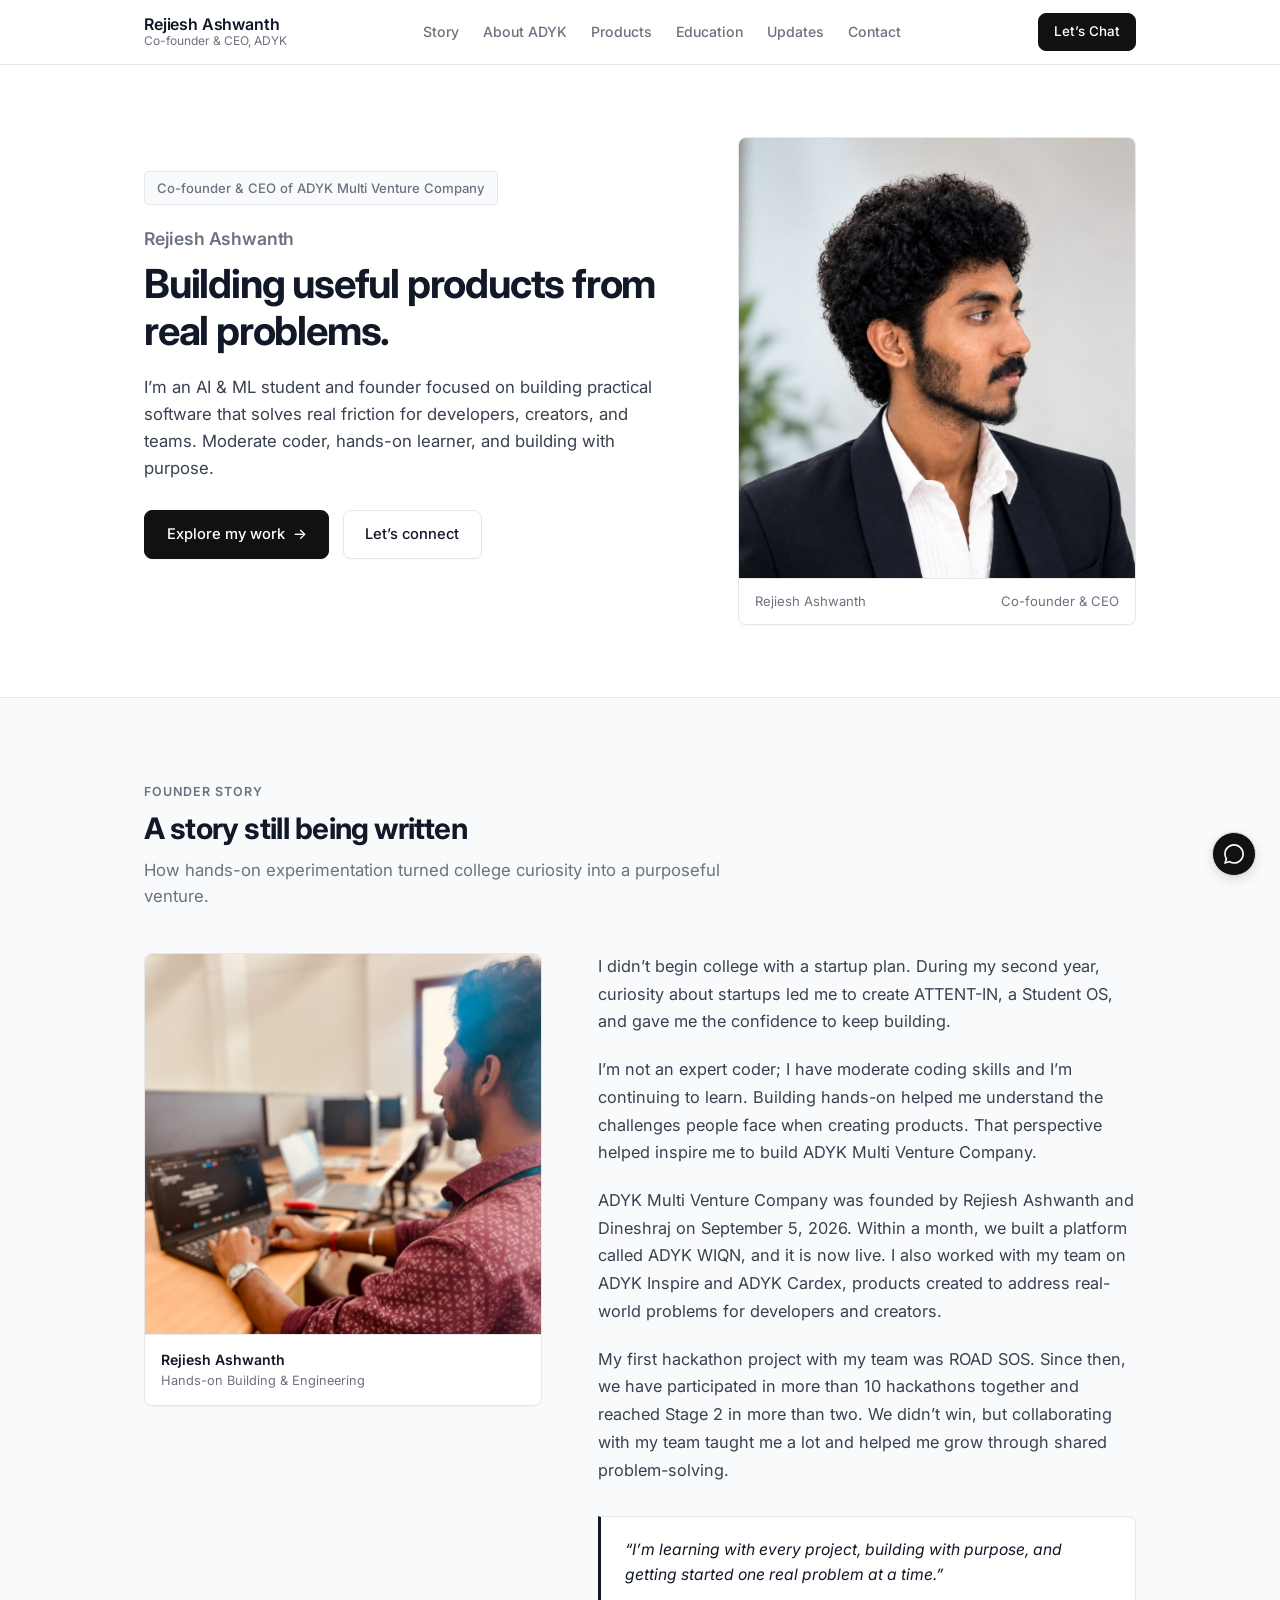
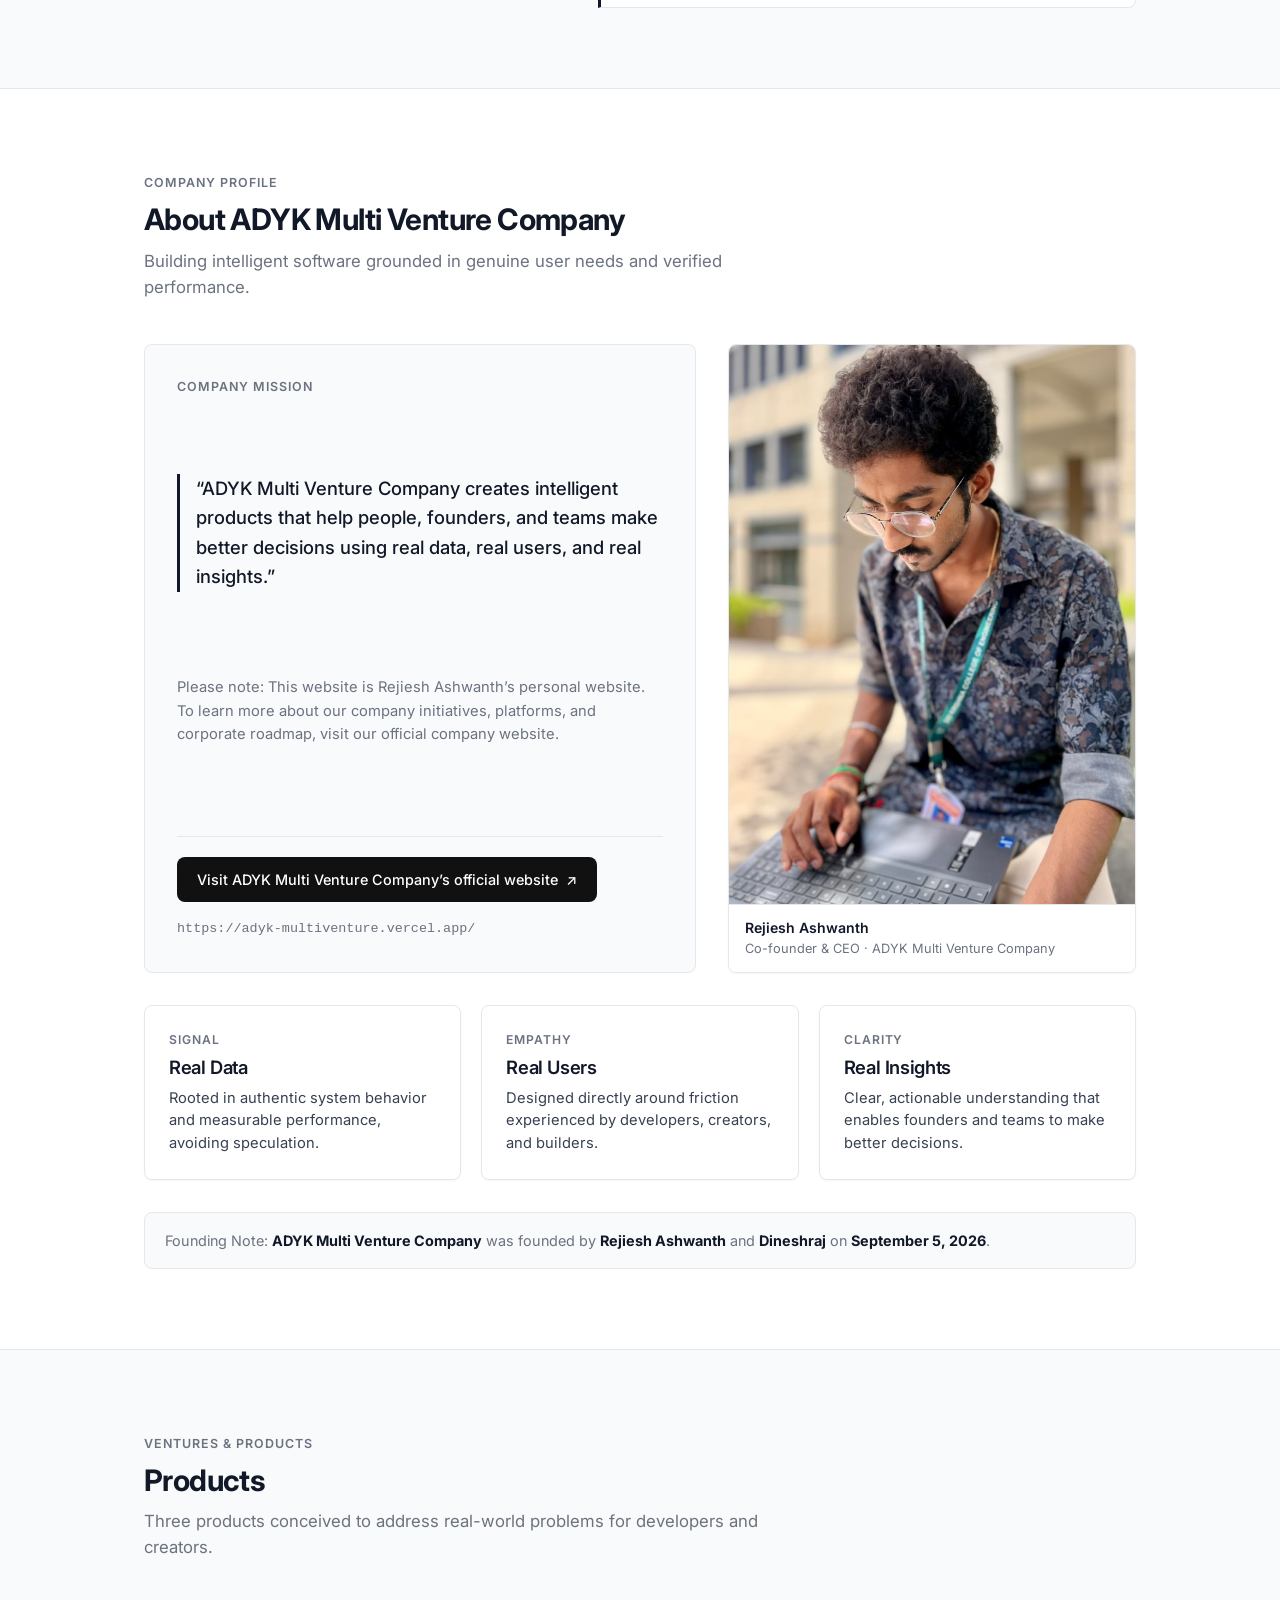
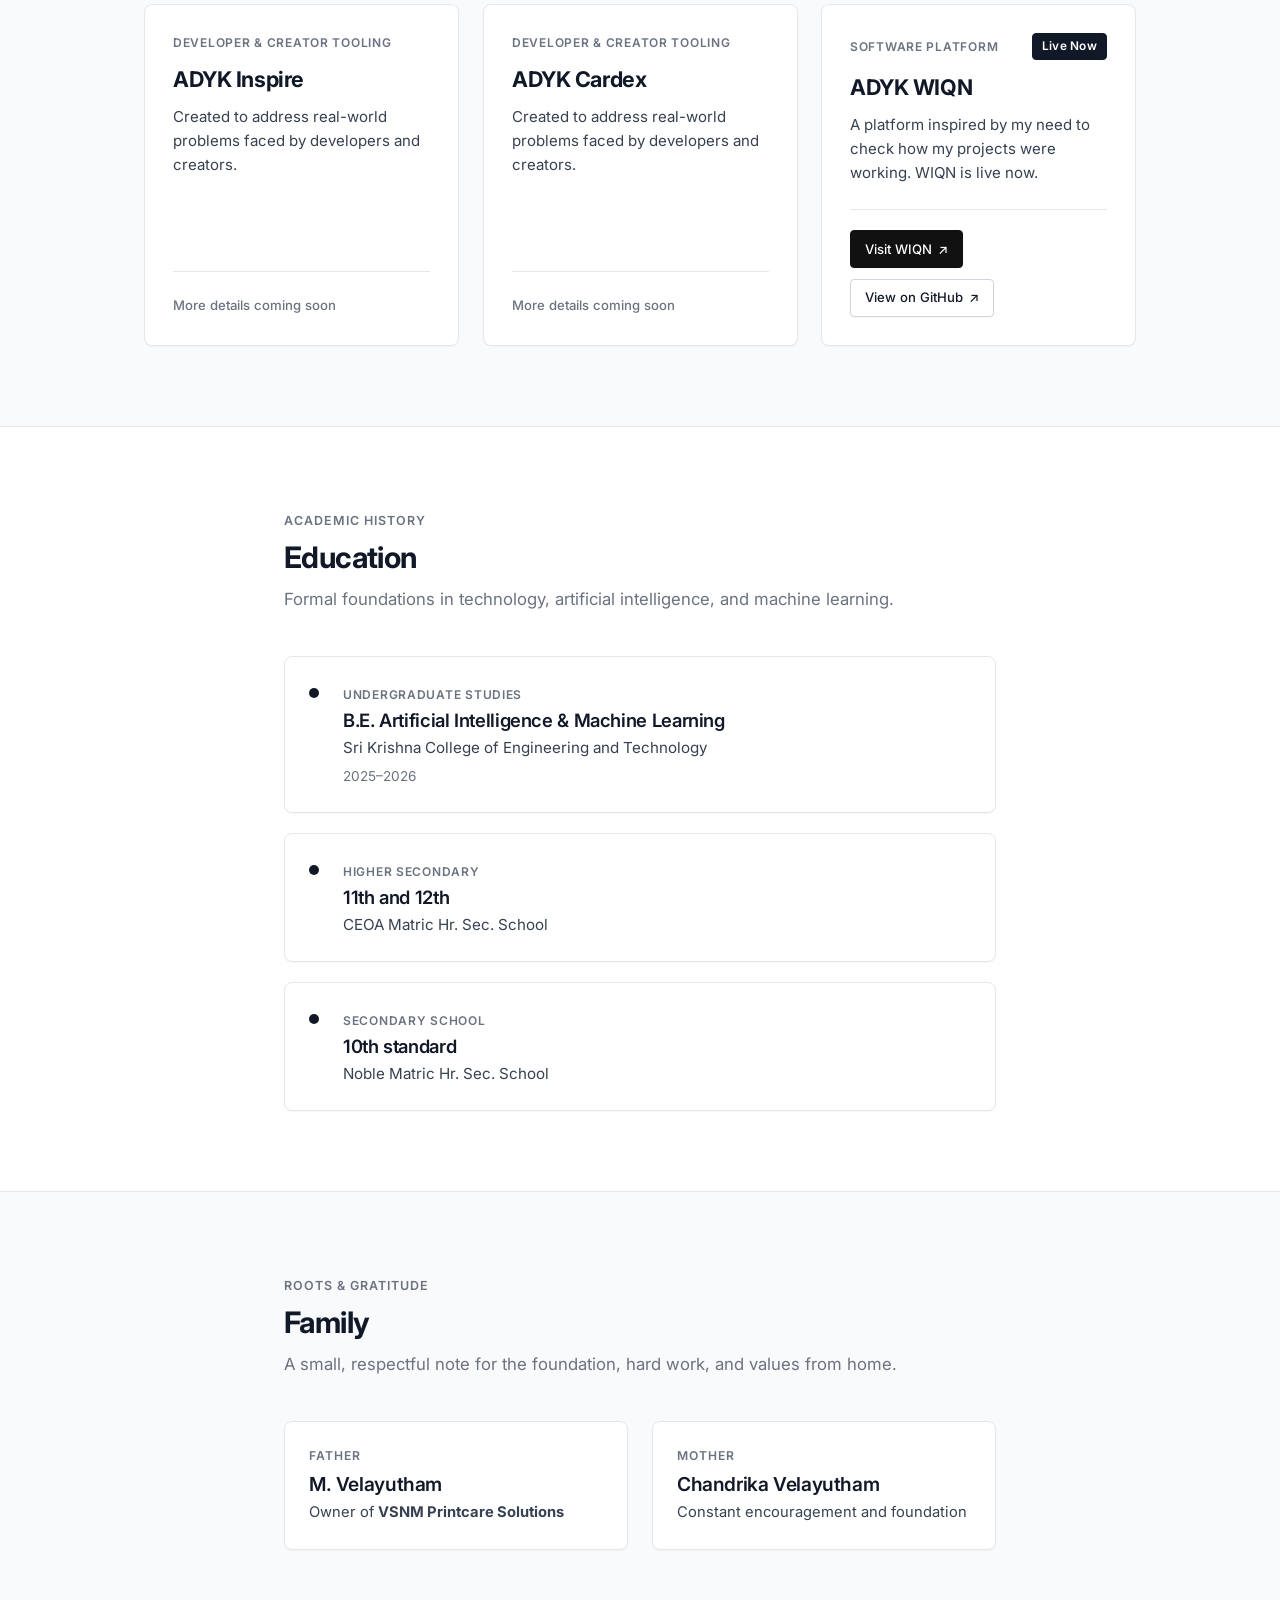
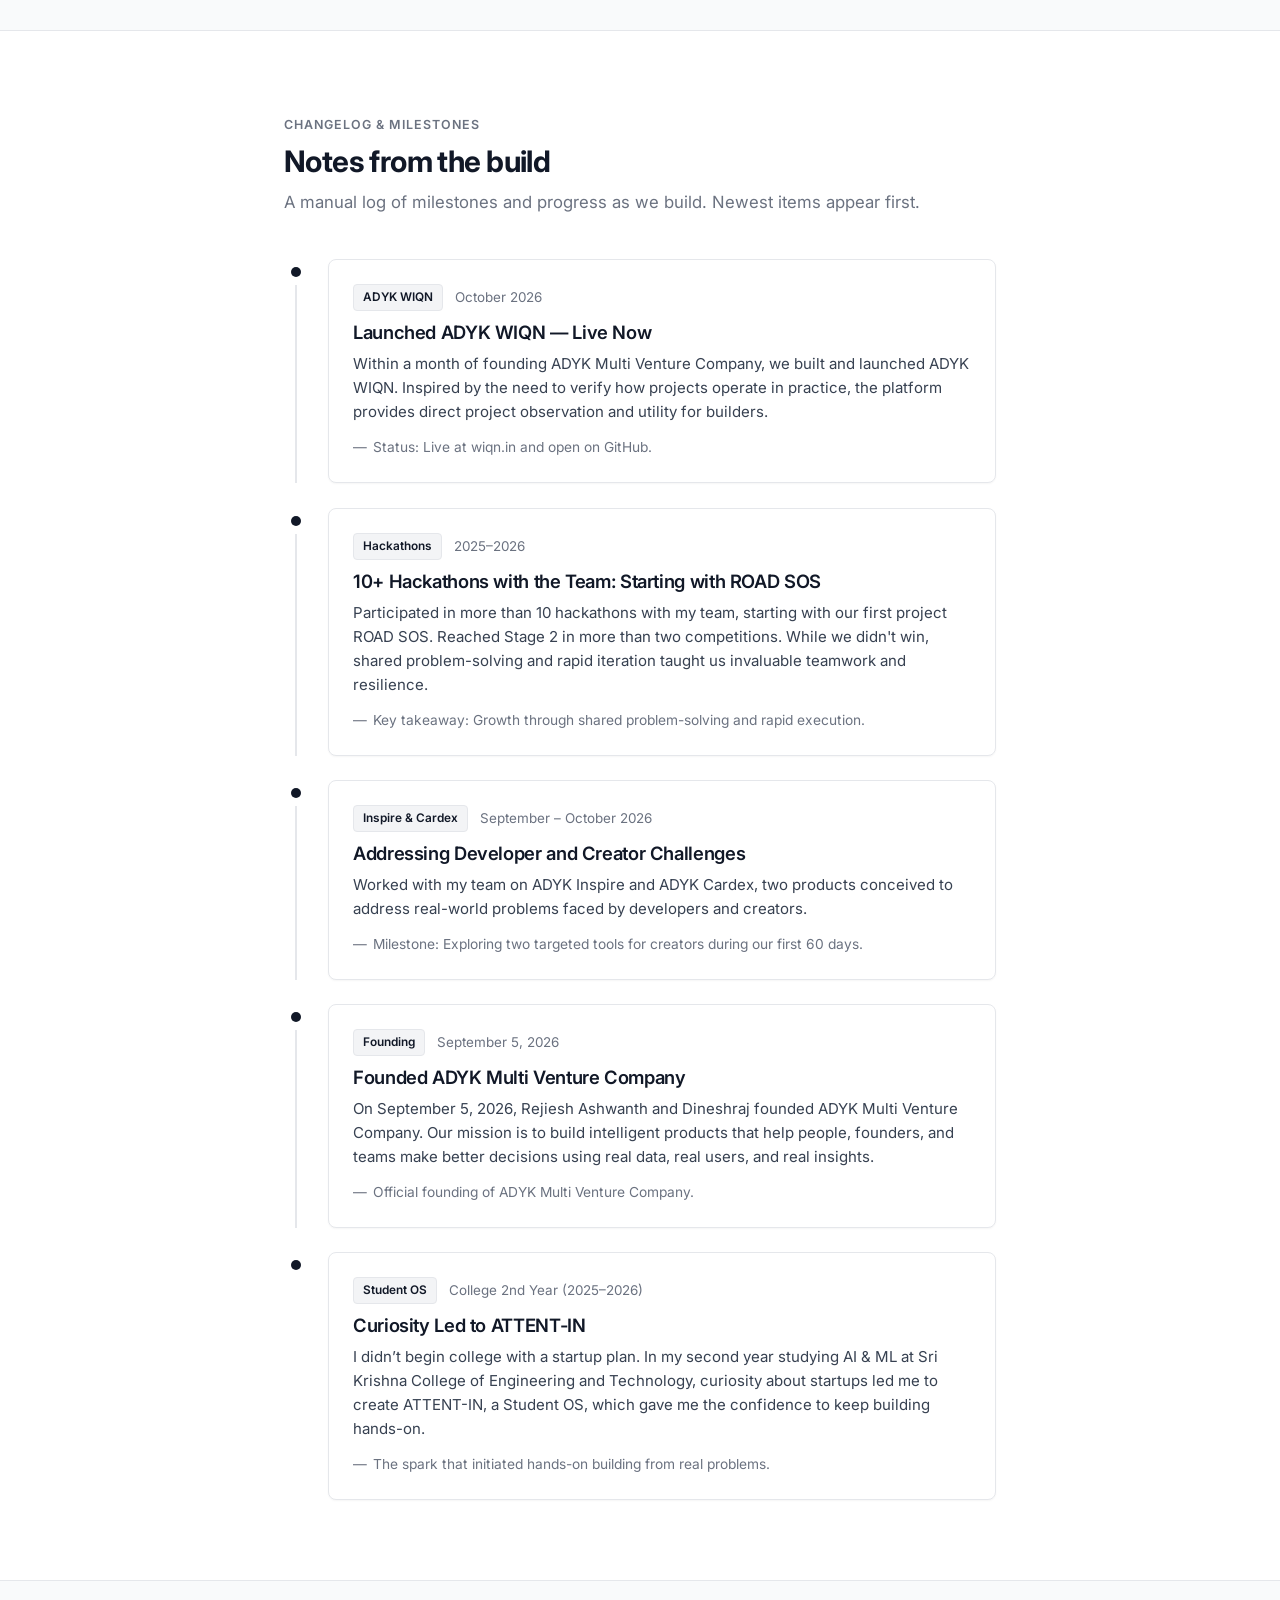
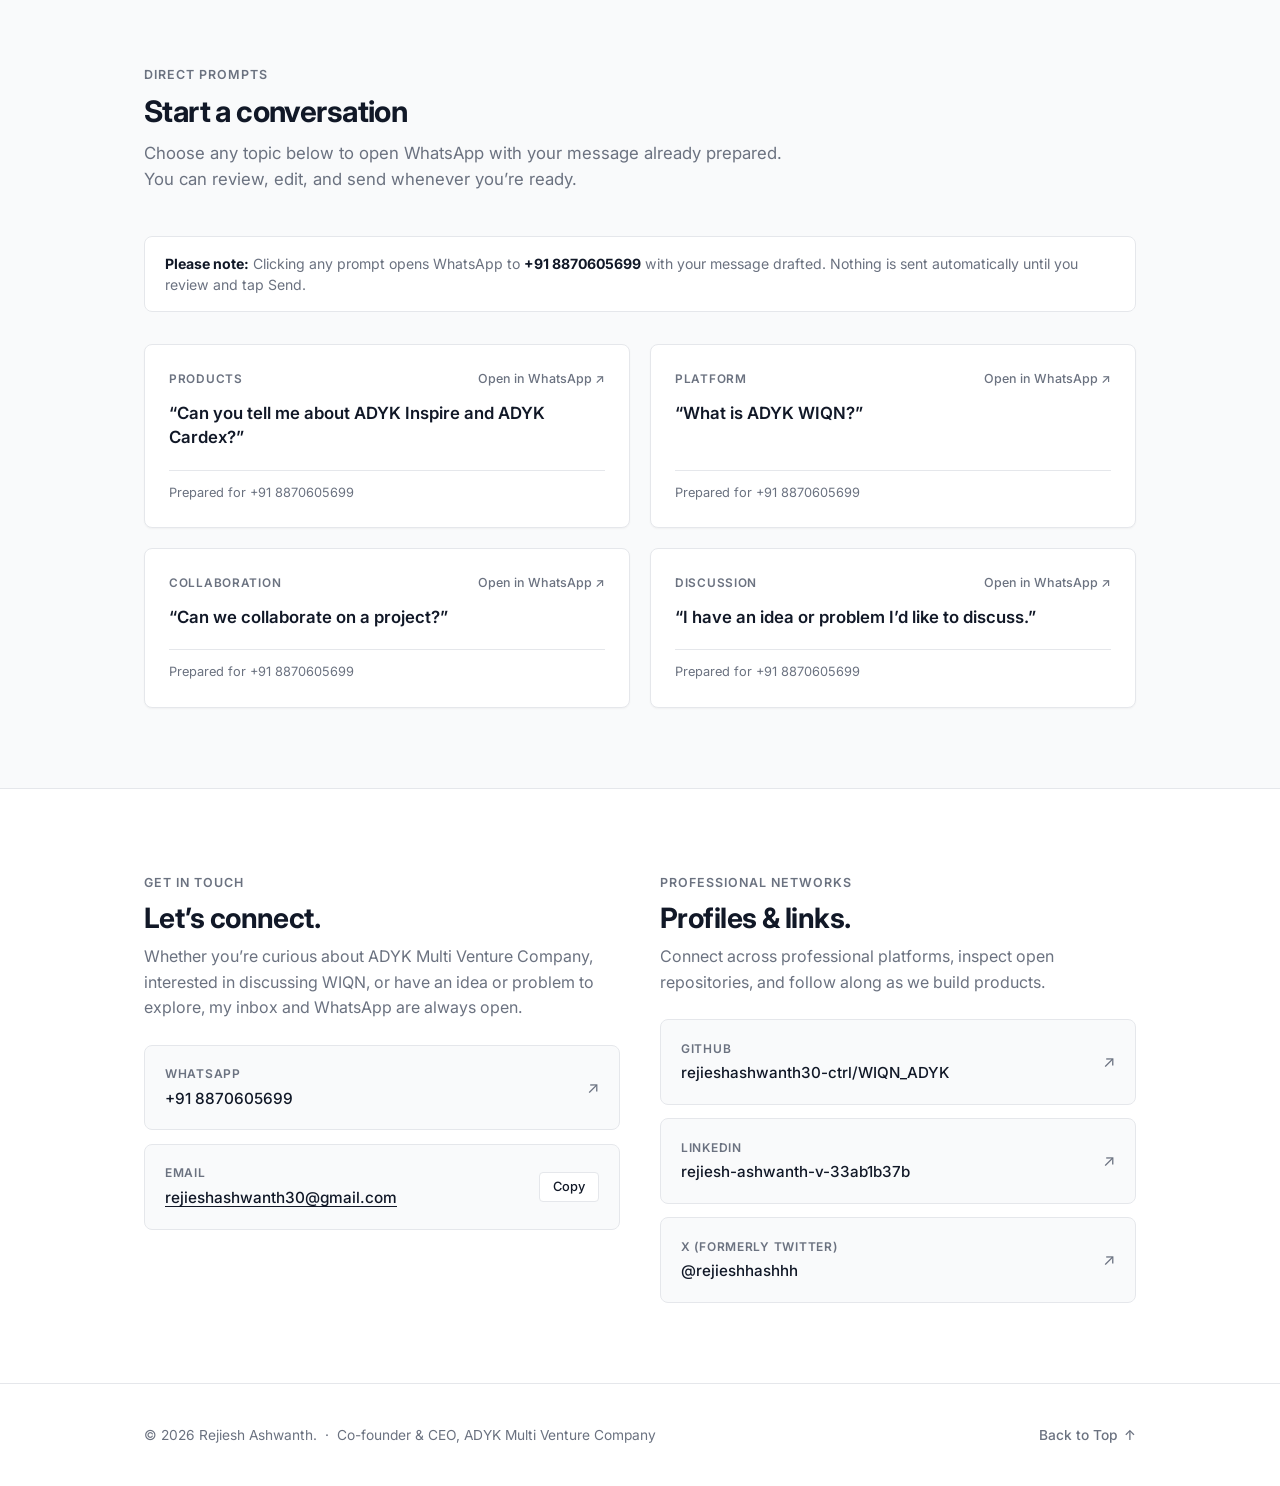
==== index.html @ 6a8a9d94 "Redesign founder website: update founder story with Dineshraj, WIQN live links, hackathons, and comp" ====
<!DOCTYPE html>
<html lang="en">
<head>
  <meta charset="UTF-8">
  <meta name="viewport" content="width=device-width, initial-scale=1.0">
  <title>Rejiesh Ashwanth — Co-founder &amp; CEO, ADYK Multi Venture Company</title>
  
  <!-- SEO Meta Tags -->
  <meta name="description" content="Personal founder website of Rejiesh Ashwanth, Co-founder and CEO of ADYK Multi Venture Company. Building useful products from real problems.">
  <meta name="keywords" content="Rejiesh Ashwanth, ADYK Multi Venture Company, ADYK WIQN, ADYK Inspire, ADYK Cardex, Founder, Builder, AI & ML">
  <meta name="author" content="Rejiesh Ashwanth">
  <meta name="theme-color" content="#ffffff">

  <!-- Open Graph -->
  <meta property="og:type" content="website">
  <meta property="og:title" content="Rejiesh Ashwanth — Co-founder &amp; CEO, ADYK Multi Venture Company">
  <meta property="og:description" content="Building useful products from real problems. Founder &amp; builder.">
  <meta property="og:image" content="assets/rejiesh-portrait.jpg">

  <!-- Favicon -->
  <link rel="icon" type="image/svg+xml" href="assets/favicon.svg">

  <!-- Google Font: Inter -->
  <link rel="preconnect" href="https://fonts.googleapis.com">
  <link rel="preconnect" href="https://fonts.gstatic.com" crossorigin>
  <link href="https://fonts.googleapis.com/css2?family=Inter:wght@400;500;600;700&display=swap" rel="stylesheet">

  <!-- Main Restrained Monochrome Stylesheet -->
  <link rel="stylesheet" href="css/style.css">
</head>
<body>

  <!-- ====================================================================
       NAVBAR
       Sticky navbar with plain text wordmark & subtitle (no RA badge)
       ==================================================================== -->
  <header id="site-header" class="site-header">
    <div class="nav-container">
      
      <!-- Wordmark: Plain text name and subtitle, no initials badge or icon -->
      <a href="#hero" class="nav-brand" aria-label="Rejiesh Ashwanth Home">
        <span class="brand-name">Rejiesh Ashwanth</span>
        <span class="brand-role">Co-founder &amp; CEO, ADYK</span>
      </a>

      <!-- Desktop Navigation Menu -->
      <nav class="nav-menu" aria-label="Main Navigation">
        <a href="#story" class="nav-link">Story</a>
        <a href="#about-adyk" class="nav-link">About ADYK</a>
        <a href="#products" class="nav-link">Products</a>
        <a href="#education" class="nav-link">Education</a>
        <a href="#updates" class="nav-link">Updates</a>
        <a href="#contact" class="nav-link">Contact</a>
      </nav>

      <!-- Navbar Action: Let's Chat & Mobile Toggle -->
      <div class="nav-actions">
        <a href="https://wa.me/918870605699?text=Hi%20Rejiesh%2C%20I%20found%20your%20website%20and%20wanted%20to%20connect%21" 
           target="_blank" 
           rel="noopener noreferrer" 
           class="btn-nav-chat"
           aria-label="Direct message on WhatsApp">
          <span>Let’s Chat</span>
        </a>

        <!-- Mobile Menu Toggle Button -->
        <button id="mobile-menu-btn" class="mobile-menu-btn" aria-label="Toggle navigation menu" aria-expanded="false" aria-controls="mobile-menu">
          <span></span>
          <span></span>
          <span></span>
        </button>
      </div>

    </div>

    <!-- Mobile Navigation Dropdown -->
    <div id="mobile-menu" class="mobile-menu" aria-label="Mobile Navigation Menu">
      <a href="#story" class="mobile-nav-link">Story</a>
      <a href="#about-adyk" class="mobile-nav-link">About ADYK</a>
      <a href="#products" class="mobile-nav-link">Products</a>
      <a href="#education" class="mobile-nav-link">Education</a>
      <a href="#updates" class="mobile-nav-link">Updates</a>
      <a href="#contact" class="mobile-nav-link">Contact</a>
      <a href="https://wa.me/918870605699?text=Hi%20Rejiesh%2C%20I%20found%20your%20website%20and%20wanted%20to%20connect%21" 
         target="_blank" 
         rel="noopener noreferrer" 
         class="btn-primary mobile-nav-chat">
        Let’s Chat on WhatsApp
      </a>
    </div>
  </header>

  <main>
    <!-- ====================================================================
         SECTION 1: HERO / OPENING
         Features Supplied Portrait Photo: assets/rejiesh-portrait.jpg
         ==================================================================== -->
    <section id="hero" class="hero-section" aria-label="Introduction">
      <div class="container">
        <div class="hero-grid">
          
          <!-- Narrative Content -->
          <div class="hero-content reveal-on-scroll">
            <div class="hero-role-tag">
              <span>Co-founder &amp; CEO of ADYK Multi Venture Company</span>
            </div>

            <span class="hero-name-label">Rejiesh Ashwanth</span>
            <h1 class="hero-headline">Building useful products from real problems.</h1>

            <p class="hero-intro">
              I’m an AI &amp; ML student and founder focused on building practical software that solves real friction for developers, creators, and teams. Moderate coder, hands-on learner, and building with purpose.
            </p>

            <div class="hero-cta-group">
              <a href="#products" class="btn-primary" id="hero-btn-products">
                <span>Explore my work</span>
                <span aria-hidden="true">→</span>
              </a>

              <a href="#contact" class="btn-secondary" id="hero-btn-contact">
                <span>Let’s connect</span>
              </a>
            </div>
          </div>

          <!-- Main Image: Newly Uploaded Portrait Photo -->
          <div class="hero-photo-wrapper reveal-on-scroll">
            <div class="hero-photo-frame">
              <img src="assets/rejiesh-portrait.jpg" 
                   alt="Portrait of Rejiesh Ashwanth, Co-founder and CEO of ADYK Multi Venture Company" 
                   class="hero-photo-img"
                   loading="eager">
              <div class="hero-photo-caption">
                <span>Rejiesh Ashwanth</span>
                <span>Co-founder &amp; CEO</span>
              </div>
            </div>
          </div>

        </div>
      </div>
    </section>

    <!-- ====================================================================
         SECTION 2: FOUNDER STORY
         Title: "A story still being written"
         Features Work-at-Desk Photo: assets/rejiesh-work-1.jpg
         ==================================================================== -->
    <section id="story" class="section section-subtle" aria-label="Founder Story">
      <div class="container">
        
        <div class="section-header">
          <span class="section-kicker">Founder Story</span>
          <h2 class="section-title">A story still being written</h2>
          <p class="section-subtitle">
            How hands-on experimentation turned college curiosity into a purposeful venture.
          </p>
        </div>

        <div class="story-grid">
          
          <!-- Work-at-Desk Photo: assets/rejiesh-work-1.jpg -->
          <div class="story-photo-wrapper reveal-on-scroll">
            <div class="story-photo-card">
              <img src="assets/rejiesh-work-1.jpg" 
                   alt="Rejiesh Ashwanth focused on coding and product architecture at his desk" 
                   class="story-photo-img" 
                   loading="lazy">
              <div class="story-photo-caption">
                <div class="caption-title">Rejiesh Ashwanth</div>
                <div class="caption-role">Hands-on Building &amp; Engineering</div>
              </div>
            </div>
          </div>

          <!-- Story Narrative Text (Exact English) -->
          <div class="story-narrative reveal-on-scroll">
            <p class="story-paragraph">
              I didn’t begin college with a startup plan. During my second year, curiosity about startups led me to create ATTENT-IN, a Student OS, and gave me the confidence to keep building.
            </p>

            <p class="story-paragraph">
              I’m not an expert coder; I have moderate coding skills and I’m continuing to learn. Building hands-on helped me understand the challenges people face when creating products. That perspective helped inspire me to build ADYK Multi Venture Company.
            </p>

            <p class="story-paragraph">
              ADYK Multi Venture Company was founded by Rejiesh Ashwanth and Dineshraj on September 5, 2026. Within a month, we built a platform called ADYK WIQN, and it is now live. I also worked with my team on ADYK Inspire and ADYK Cardex, products created to address real-world problems for developers and creators.
            </p>

            <p class="story-paragraph">
              My first hackathon project with my team was ROAD SOS. Since then, we have participated in more than 10 hackathons together and reached Stage 2 in more than two. We didn’t win, but collaborating with my team taught me a lot and helped me grow through shared problem-solving.
            </p>

            <div class="story-quote-block">
              “I’m learning with every project, building with purpose, and getting started one real problem at a time.”
            </div>
          </div>

        </div>

      </div>
    </section>

    <!-- ====================================================================
         SECTION 3: ABOUT ADYK MULTI VENTURE COMPANY
         Full Company Name: ADYK Multi Venture Company
         Features Campus Work Photo: assets/rejiesh-work-2.jpg
         ==================================================================== -->
    <section id="about-adyk" class="section section-white" aria-label="About ADYK Multi Venture Company">
      <div class="container">

        <div class="section-header">
          <span class="section-kicker">Company Profile</span>
          <h2 class="section-title">About ADYK Multi Venture Company</h2>
          <p class="section-subtitle">
            Building intelligent software grounded in genuine user needs and verified performance.
          </p>
        </div>

        <div class="about-adyk-container reveal-on-scroll">
          
          <div class="about-top-grid">
            <div class="about-banner-card">
              <span class="about-company-tag">Company Mission</span>
              <blockquote class="about-mission-quote">
                “ADYK Multi Venture Company creates intelligent products that help people, founders, and teams make better decisions using real data, real users, and real insights.”
              </blockquote>

              <p class="about-personal-distinction">
                Please note: This website is Rejiesh Ashwanth’s personal website. To learn more about our company initiatives, platforms, and corporate roadmap, visit our official company website.
              </p>

              <div class="about-official-link-wrap">
                <a href="https://adyk-multiventure.vercel.app/" 
                   target="_blank" 
                   rel="noopener noreferrer" 
                   class="btn-official-website"
                   aria-label="Visit ADYK Multi Venture Company's official website (opens in new tab)">
                  <span>Visit ADYK Multi Venture Company’s official website</span>
                  <span aria-hidden="true">↗</span>
                </a>
                <span class="about-url-text">https://adyk-multiventure.vercel.app/</span>
              </div>
            </div>

            <!-- Campus Work Photo: assets/rejiesh-work-2.jpg -->
            <div class="about-photo-wrapper">
              <div class="about-photo-card">
                <img src="assets/rejiesh-work-2.jpg" 
                     alt="Rejiesh Ashwanth working on laptop outdoors on campus for ADYK Multi Venture Company" 
                     class="about-photo-img" 
                     loading="lazy">
                <div class="about-photo-caption">
                  <div class="caption-title">Rejiesh Ashwanth</div>
                  <div class="caption-role">Co-founder &amp; CEO · ADYK Multi Venture Company</div>
                </div>
              </div>
            </div>
          </div>

          <!-- Three Focus Pillars -->
          <div class="about-pillars-grid">
            
            <div class="about-pillar-card">
              <div class="pillar-label">Signal</div>
              <h3 class="pillar-title">Real Data</h3>
              <p class="pillar-desc">
                Rooted in authentic system behavior and measurable performance, avoiding speculation.
              </p>
            </div>

            <div class="about-pillar-card">
              <div class="pillar-label">Empathy</div>
              <h3 class="pillar-title">Real Users</h3>
              <p class="pillar-desc">
                Designed directly around friction experienced by developers, creators, and builders.
              </p>
            </div>

            <div class="about-pillar-card">
              <div class="pillar-label">Clarity</div>
              <h3 class="pillar-title">Real Insights</h3>
              <p class="pillar-desc">
                Clear, actionable understanding that enables founders and teams to make better decisions.
              </p>
            </div>

          </div>

          <!-- Founding Note -->
          <div class="about-founding-note">
            <span>Founding Note: <strong>ADYK Multi Venture Company</strong> was founded by <strong>Rejiesh Ashwanth</strong> and <strong>Dineshraj</strong> on <strong>September 5, 2026</strong>.</span>
          </div>

        </div>

      </div>
    </section>

    <!-- ====================================================================
         SECTION 4: PRODUCTS
         Three products with concise, factual details (WIQN is live)
         ==================================================================== -->
    <section id="products" class="section section-subtle" aria-label="Products">
      <div class="container">

        <div class="section-header">
          <span class="section-kicker">Ventures &amp; Products</span>
          <h2 class="section-title">Products</h2>
          <p class="section-subtitle">
            Three products conceived to address real-world problems for developers and creators.
          </p>
        </div>

        <div class="products-grid">

          <!-- Product 1: ADYK Inspire -->
          <article class="product-card reveal-on-scroll">
            <div class="product-card-top">
              <div class="product-category-row">
                <span class="product-category">Developer &amp; Creator Tooling</span>
              </div>
              <h3 class="product-name">ADYK Inspire</h3>
              <p class="product-description">
                Created to address real-world problems faced by developers and creators.
              </p>
            </div>
            <div class="product-footer">
              <span class="product-notice-label">More details coming soon</span>
            </div>
          </article>

          <!-- Product 2: ADYK Cardex -->
          <article class="product-card reveal-on-scroll">
            <div class="product-card-top">
              <div class="product-category-row">
                <span class="product-category">Developer &amp; Creator Tooling</span>
              </div>
              <h3 class="product-name">ADYK Cardex</h3>
              <p class="product-description">
                Created to address real-world problems faced by developers and creators.
              </p>
            </div>
            <div class="product-footer">
              <span class="product-notice-label">More details coming soon</span>
            </div>
          </article>

          <!-- Product 3: ADYK WIQN (Live Now) -->
          <article class="product-card product-card-featured reveal-on-scroll">
            <div class="product-card-top">
              <div class="product-category-row">
                <span class="product-category">Software Platform</span>
                <span class="product-status-tag status-live">Live Now</span>
              </div>
              <h3 class="product-name">ADYK WIQN</h3>
              <p class="product-description">
                A platform inspired by my need to check how my projects were working. WIQN is live now.
              </p>
            </div>
            <div class="product-footer">
              <div class="product-links-group">
                <a href="https://wiqn.in/" 
                   target="_blank" 
                   rel="noopener noreferrer" 
                   class="btn-product-live"
                   aria-label="Visit WIQN official website (opens in new tab)">
                  <span>Visit WIQN</span>
                  <span aria-hidden="true">↗</span>
                </a>
                <a href="https://github.com/rejieshashwanth30-ctrl/WIQN_ADYK" 
                   target="_blank" 
                   rel="noopener noreferrer" 
                   class="btn-product-github"
                   aria-label="View WIQN on GitHub (opens in new tab)">
                  <span>View on GitHub</span>
                  <span aria-hidden="true">↗</span>
                </a>
              </div>
            </div>
          </article>

        </div>

      </div>
    </section>

    <!-- ====================================================================
         SECTION 5: EDUCATION
         Factual academic history as supplied (no guessed dates)
         ==================================================================== -->
    <section id="education" class="section section-white" aria-label="Education Background">
      <div class="container container-narrow">

        <div class="section-header">
          <span class="section-kicker">Academic History</span>
          <h2 class="section-title">Education</h2>
          <p class="section-subtitle">
            Formal foundations in technology, artificial intelligence, and machine learning.
          </p>
        </div>

        <div class="education-list">

          <!-- SKCET -->
          <div class="edu-item reveal-on-scroll">
            <div class="edu-bullet" aria-hidden="true"></div>
            <div class="edu-details">
              <span class="edu-stage-tag">Undergraduate Studies</span>
              <h3 class="edu-title">B.E. Artificial Intelligence &amp; Machine Learning</h3>
              <div class="edu-school">Sri Krishna College of Engineering and Technology</div>
              <div class="edu-period">2025–2026</div>
            </div>
          </div>

          <!-- CEOA -->
          <div class="edu-item reveal-on-scroll">
            <div class="edu-bullet" aria-hidden="true"></div>
            <div class="edu-details">
              <span class="edu-stage-tag">Higher Secondary</span>
              <h3 class="edu-title">11th and 12th</h3>
              <div class="edu-school">CEOA Matric Hr. Sec. School</div>
            </div>
          </div>

          <!-- Noble -->
          <div class="edu-item reveal-on-scroll">
            <div class="edu-bullet" aria-hidden="true"></div>
            <div class="edu-details">
              <span class="edu-stage-tag">Secondary School</span>
              <h3 class="edu-title">10th standard</h3>
              <div class="edu-school">Noble Matric Hr. Sec. School</div>
            </div>
          </div>

        </div>

      </div>
    </section>

    <!-- ====================================================================
         SECTION 6: FAMILY
         A small, respectful section for parents
         ==================================================================== -->
    <section id="family" class="section section-subtle" aria-label="Family and Roots">
      <div class="container container-narrow">

        <div class="section-header">
          <span class="section-kicker">Roots &amp; Gratitude</span>
          <h2 class="section-title">Family</h2>
          <p class="section-subtitle">
            A small, respectful note for the foundation, hard work, and values from home.
          </p>
        </div>

        <div class="family-grid">

          <!-- Father -->
          <div class="family-card reveal-on-scroll">
            <div class="family-relation">Father</div>
            <h3 class="family-name">M. Velayutham</h3>
            <p class="family-occupation">Owner of <strong>VSNM Printcare Solutions</strong></p>
          </div>

          <!-- Mother -->
          <div class="family-card reveal-on-scroll">
            <div class="family-relation">Mother</div>
            <h3 class="family-name">Chandrika Velayutham</h3>
            <p class="family-occupation">Constant encouragement and foundation</p>
          </div>

        </div>

      </div>
    </section>

    <!-- ====================================================================
         SECTION 7: MANUAL UPDATES ("NOTES FROM THE BUILD")
         Noticeably compact on mobile, newest items first, WIQN is live
         ==================================================================== -->
    <section id="updates" class="section section-white" aria-label="Latest Updates">
      <div class="container container-narrow">

        <div class="section-header">
          <span class="section-kicker">Changelog &amp; Milestones</span>
          <h2 class="section-title">Notes from the build</h2>
          <p class="section-subtitle">
            A manual log of milestones and progress as we build. Newest items appear first.
          </p>
        </div>

        <!-- Rendered by js/updates.js with pre-rendered fallback -->
        <div id="updates-container" class="updates-timeline">

          <!-- Item 1 (Newest): ADYK WIQN is live -->
          <article class="update-card reveal-on-scroll">
            <div class="update-card-rail" aria-hidden="true">
              <div class="update-node"></div>
              <div class="update-line"></div>
            </div>
            <div class="update-card-content">
              <div class="update-meta">
                <span class="update-badge">ADYK WIQN</span>
                <time class="update-date">October 2026</time>
              </div>
              <h3 class="update-title">Launched ADYK WIQN — Live Now</h3>
              <p class="update-body">
                Within a month of founding ADYK Multi Venture Company, we built and launched ADYK WIQN. Inspired by the need to verify how projects operate in practice, the platform provides direct project observation and utility for builders.
              </p>
              <div class="update-takeaway">
                <span class="takeaway-bullet" aria-hidden="true">—</span>
                <span>Live at wiqn.in and open on GitHub.</span>
              </div>
            </div>
          </article>

          <!-- Item 2: Hackathon Journey & ROAD SOS -->
          <article class="update-card reveal-on-scroll">
            <div class="update-card-rail" aria-hidden="true">
              <div class="update-node"></div>
              <div class="update-line"></div>
            </div>
            <div class="update-card-content">
              <div class="update-meta">
                <span class="update-badge">Hackathons</span>
                <time class="update-date">2025–2026</time>
              </div>
              <h3 class="update-title">10+ Hackathons with the Team: Starting with ROAD SOS</h3>
              <p class="update-body">
                Participated in more than 10 hackathons with my team, starting with our first project ROAD SOS. Reached Stage 2 in more than two competitions. While we didn't win, shared problem-solving and rapid iteration taught us invaluable teamwork and resilience.
              </p>
              <div class="update-takeaway">
                <span class="takeaway-bullet" aria-hidden="true">—</span>
                <span>Growth through shared problem-solving and rapid execution.</span>
              </div>
            </div>
          </article>

          <!-- Item 3: Inspire & Cardex -->
          <article class="update-card reveal-on-scroll">
            <div class="update-card-rail" aria-hidden="true">
              <div class="update-node"></div>
              <div class="update-line"></div>
            </div>
            <div class="update-card-content">
              <div class="update-meta">
                <span class="update-badge">Inspire &amp; Cardex</span>
                <time class="update-date">September – October 2026</time>
              </div>
              <h3 class="update-title">Addressing Developer and Creator Challenges</h3>
              <p class="update-body">
                Worked with my team on ADYK Inspire and ADYK Cardex, two products conceived to address real-world problems faced by developers and creators.
              </p>
              <div class="update-takeaway">
                <span class="takeaway-bullet" aria-hidden="true">—</span>
                <span>Exploring two targeted tools for creators during our first 60 days.</span>
              </div>
            </div>
          </article>

          <!-- Item 4: Founded ADYK Multi Venture Company -->
          <article class="update-card reveal-on-scroll">
            <div class="update-card-rail" aria-hidden="true">
              <div class="update-node"></div>
              <div class="update-line"></div>
            </div>
            <div class="update-card-content">
              <div class="update-meta">
                <span class="update-badge">Founding</span>
                <time class="update-date">September 5, 2026</time>
              </div>
              <h3 class="update-title">Founded ADYK Multi Venture Company</h3>
              <p class="update-body">
                On September 5, 2026, Rejiesh Ashwanth and Dineshraj founded ADYK Multi Venture Company. Our mission is to build intelligent products that help people, founders, and teams make better decisions using real data, real users, and real insights.
              </p>
              <div class="update-takeaway">
                <span class="takeaway-bullet" aria-hidden="true">—</span>
                <span>Official founding of ADYK Multi Venture Company.</span>
              </div>
            </div>
          </article>

          <!-- Item 5: ATTENT-IN Student OS -->
          <article class="update-card reveal-on-scroll">
            <div class="update-card-rail" aria-hidden="true">
              <div class="update-node"></div>
              <div class="update-line"></div>
            </div>
            <div class="update-card-content">
              <div class="update-meta">
                <span class="update-badge">Student OS</span>
                <time class="update-date">College 2nd Year (2025–2026)</time>
              </div>
              <h3 class="update-title">Curiosity Led to ATTENT-IN</h3>
              <p class="update-body">
                I didn’t begin college with a startup plan. In my second year studying AI &amp; ML at Sri Krishna College of Engineering and Technology, curiosity about startups led me to create ATTENT-IN, a Student OS, which gave me the confidence to keep building hands-on.
              </p>
              <div class="update-takeaway">
                <span class="takeaway-bullet" aria-hidden="true">—</span>
                <span>The spark that initiated hands-on building from real problems.</span>
              </div>
            </div>
          </article>

        </div>

      </div>
    </section>

    <!-- ====================================================================
         SECTION 8: WHATSAPP CONVERSATION CARDS
         Four clickable cards with pre-filled wa.me links
         ==================================================================== -->
    <section id="whatsapp-chat" class="section section-subtle" aria-label="WhatsApp Prompts">
      <div class="container">

        <div class="section-header">
          <span class="section-kicker">Direct Prompts</span>
          <h2 class="section-title">Start a conversation</h2>
          <p class="section-subtitle">
            Choose any topic below to open WhatsApp with your message already prepared. You can review, edit, and send whenever you’re ready.
          </p>
        </div>

        <!-- Clarification Banner: Pre-filled, not auto-sent -->
        <div class="whatsapp-notice-box reveal-on-scroll">
          <div>
            <strong>Please note:</strong> Clicking any prompt opens WhatsApp to <strong>+91 8870605699</strong> with your message drafted. Nothing is sent automatically until you review and tap Send.
          </div>
        </div>

        <!-- 4 Clickable Question Cards -->
        <div class="whatsapp-cards-grid">

          <!-- Card 1: Inspire & Cardex -->
          <a href="https://wa.me/918870605699?text=Can%20you%20tell%20me%20about%20ADYK%20Inspire%20and%20ADYK%20Cardex%3F" 
             target="_blank" 
             rel="noopener noreferrer" 
             class="whatsapp-card reveal-on-scroll" 
             aria-label="Open WhatsApp asking: Can you tell me about ADYK Inspire and ADYK Cardex?">
            <div>
              <div class="wa-card-header">
                <span class="wa-topic-label">Products</span>
                <span class="wa-open-action">Open in WhatsApp ↗</span>
              </div>
              <div class="wa-card-message">“Can you tell me about ADYK Inspire and ADYK Cardex?”</div>
            </div>
            <div class="wa-card-recipient">
              <span>Prepared for +91 8870605699</span>
            </div>
          </a>

          <!-- Card 2: ADYK WIQN -->
          <a href="https://wa.me/918870605699?text=What%20is%20ADYK%20WIQN%3F" 
             target="_blank" 
             rel="noopener noreferrer" 
             class="whatsapp-card reveal-on-scroll" 
             aria-label="Open WhatsApp asking: What is ADYK WIQN?">
            <div>
              <div class="wa-card-header">
                <span class="wa-topic-label">Platform</span>
                <span class="wa-open-action">Open in WhatsApp ↗</span>
              </div>
              <div class="wa-card-message">“What is ADYK WIQN?”</div>
            </div>
            <div class="wa-card-recipient">
              <span>Prepared for +91 8870605699</span>
            </div>
          </a>

          <!-- Card 3: Collaboration -->
          <a href="https://wa.me/918870605699?text=Can%20we%20collaborate%20on%20a%20project%3F" 
             target="_blank" 
             rel="noopener noreferrer" 
             class="whatsapp-card reveal-on-scroll" 
             aria-label="Open WhatsApp asking: Can we collaborate on a project?">
            <div>
              <div class="wa-card-header">
                <span class="wa-topic-label">Collaboration</span>
                <span class="wa-open-action">Open in WhatsApp ↗</span>
              </div>
              <div class="wa-card-message">“Can we collaborate on a project?”</div>
            </div>
            <div class="wa-card-recipient">
              <span>Prepared for +91 8870605699</span>
            </div>
          </a>

          <!-- Card 4: Idea or Problem -->
          <a href="https://wa.me/918870605699?text=I%20have%20an%20idea%20or%20problem%20I%E2%80%99d%20like%20to%20discuss." 
             target="_blank" 
             rel="noopener noreferrer" 
             class="whatsapp-card reveal-on-scroll" 
             aria-label="Open WhatsApp asking: I have an idea or problem I’d like to discuss.">
            <div>
              <div class="wa-card-header">
                <span class="wa-topic-label">Discussion</span>
                <span class="wa-open-action">Open in WhatsApp ↗</span>
              </div>
              <div class="wa-card-message">“I have an idea or problem I’d like to discuss.”</div>
            </div>
            <div class="wa-card-recipient">
              <span>Prepared for +91 8870605699</span>
            </div>
          </a>

        </div>

      </div>
    </section>

    <!-- ====================================================================
         SECTION 9: CONTACT AND SOCIAL LINKS
         ==================================================================== -->
    <section id="contact" class="section section-white" aria-label="Contact and Social Links">
      <div class="container">

        <div class="contact-container reveal-on-scroll">

          <!-- Left Column: Direct Inquiries -->
          <div class="contact-info-col">
            <div>
              <span class="section-kicker">Get in Touch</span>
              <h2 class="contact-headline">Let’s connect.</h2>
              <p class="contact-subtext">
                Whether you’re curious about ADYK Multi Venture Company, interested in discussing WIQN, or have an idea or problem to explore, my inbox and WhatsApp are always open.
              </p>
            </div>

            <!-- Direct Contact Channels -->
            <div class="contact-channels-list">
              
              <!-- WhatsApp Direct -->
              <a href="https://wa.me/918870605699" 
                 target="_blank" 
                 rel="noopener noreferrer" 
                 class="channel-card"
                 aria-label="Direct WhatsApp message to +91 8870605699 (opens in new tab)">
                <div class="channel-left">
                  <span class="channel-label">WhatsApp</span>
                  <span class="channel-value">+91 8870605699</span>
                </div>
                <span class="arrow-icon" aria-hidden="true">↗</span>
              </a>

              <!-- Email Channel with Copy button -->
              <div class="channel-card channel-card-email">
                <div class="channel-left">
                  <span class="channel-label">Email</span>
                  <a href="mailto:rejieshashwanth30@gmail.com" class="channel-value email-value" aria-label="Email Rejiesh Ashwanth">
                    rejieshashwanth30@gmail.com
                  </a>
                </div>
                <div class="channel-email-actions">
                  <button id="copy-email-btn" class="btn-copy-email" type="button" aria-label="Copy email address to clipboard">
                    Copy
                  </button>
                  <span id="copy-feedback" class="copy-feedback-toast" role="status" aria-live="polite">Copied!</span>
                </div>
              </div>

            </div>
          </div>

          <!-- Right Column: Professional Profiles -->
          <div class="contact-info-col">
            <div>
              <span class="section-kicker">Professional Networks</span>
              <h2 class="contact-headline">Profiles &amp; links.</h2>
              <p class="contact-subtext">
                Connect across professional platforms, inspect open repositories, and follow along as we build products.
              </p>
            </div>

            <div class="social-links-grid">

              <!-- GitHub -->
              <a href="https://github.com/rejieshashwanth30-ctrl/WIQN_ADYK" 
                 target="_blank" 
                 rel="noopener noreferrer" 
                 class="social-link-card"
                 aria-label="View WIQN project repository on GitHub (opens in new tab)">
                <div>
                  <div class="social-network-title">GitHub</div>
                  <div class="social-handle">rejieshashwanth30-ctrl/WIQN_ADYK</div>
                </div>
                <span class="arrow-icon" aria-hidden="true">↗</span>
              </a>

              <!-- LinkedIn -->
              <a href="https://www.linkedin.com/in/rejiesh-ashwanth-v-33ab1b37b" 
                 target="_blank" 
                 rel="noopener noreferrer" 
                 class="social-link-card"
                 aria-label="Visit Rejiesh Ashwanth on LinkedIn (opens in new tab)">
                <div>
                  <div class="social-network-title">LinkedIn</div>
                  <div class="social-handle">rejiesh-ashwanth-v-33ab1b37b</div>
                </div>
                <span class="arrow-icon" aria-hidden="true">↗</span>
              </a>

              <!-- X / Twitter -->
              <a href="https://x.com/rejieshhashhh" 
                 target="_blank" 
                 rel="noopener noreferrer" 
                 class="social-link-card"
                 aria-label="Visit Rejiesh Ashwanth on X (opens in new tab)">
                <div>
                  <div class="social-network-title">X (formerly Twitter)</div>
                  <div class="social-handle">@rejieshhashhh</div>
                </div>
                <span class="arrow-icon" aria-hidden="true">↗</span>
              </a>

            </div>
          </div>

        </div>

      </div>
    </section>
  </main>

  <!-- ====================================================================
       COMPACT FLOATING WHATSAPP BUTTON (OUT OF THE WAY, ACCESSIBLE)
       ==================================================================== -->
  <aside aria-label="Quick WhatsApp Contact">
    <a href="https://wa.me/918870605699?text=Hi%20Rejiesh%2C%20I%20found%20your%20website%20and%20wanted%20to%20connect%21" 
       target="_blank" 
       rel="noopener noreferrer" 
       class="floating-whatsapp-btn"
       aria-label="Direct message on WhatsApp (opens in new tab)">
      <svg width="20" height="20" viewBox="0 0 24 24" fill="currentColor" aria-hidden="true">
        <path d="M.057 24l1.687-6.163c-1.041-1.804-1.588-3.849-1.587-5.946.003-6.556 5.338-11.891 11.893-11.891 3.181.001 6.167 1.24 8.413 3.488 2.245 2.248 3.481 5.236 3.48 8.414-.003 6.557-5.338 11.892-11.893 11.892-1.99-.001-3.951-.5-5.688-1.448l-6.305 1.654zm6.597-3.807c1.676.995 3.276 1.591 5.392 1.592 5.448 0 9.886-4.434 9.889-9.885.002-5.462-4.415-9.89-9.881-9.892-5.452 0-9.887 4.434-9.889 9.884-.001 2.225.651 3.891 1.746 5.634l-.999 3.648 3.742-.981z"/>
      </svg>
    </a>
  </aside>

  <!-- ====================================================================
       FOOTER
       ==================================================================== -->
  <footer class="site-footer">
    <div class="container footer-content">
      <div class="footer-left">
        <span>© <span id="current-year">2026</span> Rejiesh Ashwanth.</span>
        <span aria-hidden="true">·</span>
        <span>Co-founder &amp; CEO, ADYK Multi Venture Company</span>
      </div>

      <div class="footer-right">
        <a href="#hero" class="back-to-top-btn" aria-label="Scroll back to top">
          <span>Back to Top</span>
          <span aria-hidden="true">↑</span>
        </a>
      </div>
    </div>
  </footer>

  <!-- Scripts -->
  <script src="js/updates.js"></script>
  <script src="js/main.js"></script>
</body>
</html>
---- css/style.css ----
/* ==========================================================================
   REJIESH ASHWANTH — PERSONAL FOUNDER WEBSITE
   Clean, restrained monochrome design system
   Black headings, dark gray body, light gray accents & borders
   Pure white base with alternating soft light gray sections
   ========================================================================== */

/* --------------------------------------------------------------------------
   1. DESIGN TOKENS (MONOCHROME PALETTE & TYPOGRAPHY)
   -------------------------------------------------------------------------- */
:root {
  /* Backgrounds */
  --bg-page: #ffffff;
  --bg-subtle: #f9fafb;        /* Soft gray for alternating sections */
  --bg-card: #ffffff;
  --bg-card-hover: #fafafa;
  --bg-muted: #f3f4f6;         /* Secondary tag & node backgrounds */
  --bg-tag: #f3f4f6;

  /* Borders & Dividers */
  --border-light: #e5e7eb;     /* Standard light gray border */
  --border-medium: #d1d5db;    /* Interactive hover border */
  --border-dark: #111827;      /* High contrast black border */

  /* Text Colors */
  --text-heading: #111827;     /* Black/near-black for headings & titles */
  --text-body: #374151;        /* Dark gray for readable body text */
  --text-muted: #6b7280;       /* Medium gray for subtitles & metadata */
  --text-light: #9ca3af;       /* Soft gray for subtle captions */

  /* Buttons */
  --btn-primary-bg: #111111;
  --btn-primary-text: #ffffff;
  --btn-primary-hover: #27272a;

  --btn-secondary-bg: #ffffff;
  --btn-secondary-text: #111827;
  --btn-secondary-border: #e5e7eb;
  --btn-secondary-hover: #f4f4f5;

  /* Typography */
  --font-family: 'Inter', system-ui, -apple-system, BlinkMacSystemFont, 'Segoe UI', Roboto, sans-serif;

  /* Sizing & Radius */
  --container-max: 1040px;
  --container-narrow: 760px;
  --nav-height: 64px;
  --radius-sm: 4px;
  --radius-md: 8px;
  --radius-lg: 12px;
  --radius-full: 9999px;

  /* Restrained Shadows */
  --shadow-sm: 0 1px 2px rgba(0, 0, 0, 0.04);
  --shadow-md: 0 2px 6px rgba(0, 0, 0, 0.05);
  --shadow-hover: 0 4px 12px rgba(0, 0, 0, 0.06);

  /* Transitions */
  --transition-fast: 0.15s ease;
  --transition-normal: 0.22s ease;
}

/* --------------------------------------------------------------------------
   2. RESET & BASE
   -------------------------------------------------------------------------- */
*, *::before, *::after {
  box-sizing: border-box;
  margin: 0;
  padding: 0;
}

html {
  font-family: var(--font-family);
  background-color: var(--bg-page);
  color: var(--text-body);
  scroll-behavior: smooth;
  scroll-padding-top: calc(var(--nav-height) + 20px);
  -webkit-font-smoothing: antialiased;
  -moz-osx-font-smoothing: grayscale;
  line-height: 1.6;
}

body {
  position: relative;
  min-height: 100vh;
  background-color: var(--bg-page);
  color: var(--text-body);
  overflow-x: hidden;
  font-size: 1rem;
}

body.menu-locked {
  overflow: hidden;
}

img {
  max-width: 100%;
  height: auto;
  display: block;
}

a {
  color: inherit;
  text-decoration: none;
  transition: color var(--transition-fast), border-color var(--transition-fast), background-color var(--transition-fast);
}

button {
  font-family: inherit;
  cursor: pointer;
  border: none;
  background: none;
  transition: all var(--transition-fast);
}

/* Headings */
h1, h2, h3, h4, h5, h6 {
  color: var(--text-heading);
  font-weight: 600;
  line-height: 1.25;
  letter-spacing: -0.02em;
}

/* --------------------------------------------------------------------------
   3. LAYOUT & CONTAINERS
   -------------------------------------------------------------------------- */
.container {
  width: 100%;
  max-width: var(--container-max);
  margin-left: auto;
  margin-right: auto;
  padding-left: 1.5rem;
  padding-right: 1.5rem;
}

.container-narrow {
  max-width: var(--container-narrow);
}

.section {
  padding-top: 5rem;
  padding-bottom: 5rem;
  position: relative;
}

.section-white {
  background-color: var(--bg-page);
}

.section-subtle {
  background-color: var(--bg-subtle);
  border-top: 1px solid var(--border-light);
  border-bottom: 1px solid var(--border-light);
}

/* Section Header */
.section-header {
  margin-bottom: 2.75rem;
}

.section-kicker {
  display: inline-block;
  font-size: 0.78rem;
  font-weight: 600;
  text-transform: uppercase;
  letter-spacing: 0.08em;
  color: var(--text-muted);
  margin-bottom: 0.5rem;
}

.section-title {
  font-size: 1.85rem;
  font-weight: 700;
  color: var(--text-heading);
  margin-bottom: 0.6rem;
}

.section-subtitle {
  font-size: 1.05rem;
  color: var(--text-muted);
  max-width: 640px;
  line-height: 1.55;
}

/* --------------------------------------------------------------------------
   4. BUTTONS & INTERACTION
   -------------------------------------------------------------------------- */
.btn-primary {
  display: inline-flex;
  align-items: center;
  justify-content: center;
  gap: 0.5rem;
  background-color: var(--btn-primary-bg);
  color: var(--btn-primary-text);
  padding: 0.75rem 1.35rem;
  font-size: 0.92rem;
  font-weight: 500;
  border-radius: var(--radius-md);
  border: 1px solid var(--btn-primary-bg);
  box-shadow: var(--shadow-sm);
  transition: background-color var(--transition-fast), transform var(--transition-fast);
}

.btn-primary:hover {
  background-color: var(--btn-primary-hover);
  color: var(--btn-primary-text);
}

.btn-primary:active {
  transform: translateY(1px);
}

.btn-secondary {
  display: inline-flex;
  align-items: center;
  justify-content: center;
  gap: 0.5rem;
  background-color: var(--btn-secondary-bg);
  color: var(--btn-secondary-text);
  padding: 0.75rem 1.35rem;
  font-size: 0.92rem;
  font-weight: 500;
  border-radius: var(--radius-md);
  border: 1px solid var(--btn-secondary-border);
  box-shadow: var(--shadow-sm);
  transition: background-color var(--transition-fast), border-color var(--transition-fast), transform var(--transition-fast);
}

.btn-secondary:hover {
  background-color: var(--btn-secondary-hover);
  border-color: var(--border-medium);
  color: var(--text-heading);
}

.btn-secondary:active {
  transform: translateY(1px);
}

/* --------------------------------------------------------------------------
   5. NAVBAR
   -------------------------------------------------------------------------- */
.site-header {
  position: sticky;
  top: 0;
  left: 0;
  width: 100%;
  z-index: 1000;
  background-color: #ffffff;
  border-bottom: 1px solid var(--border-light);
  transition: box-shadow var(--transition-fast), background-color var(--transition-fast);
}

.site-header.nav-scrolled {
  box-shadow: 0 1px 4px rgba(0, 0, 0, 0.05);
}

.nav-container {
  display: flex;
  align-items: center;
  justify-content: space-between;
  height: var(--nav-height);
  max-width: var(--container-max);
  margin-left: auto;
  margin-right: auto;
  padding-left: 1.5rem;
  padding-right: 1.5rem;
}

/* Wordmark without badge */
.nav-brand {
  display: flex;
  flex-direction: column;
  justify-content: center;
}

.brand-name {
  font-size: 1rem;
  font-weight: 600;
  color: var(--text-heading);
  letter-spacing: -0.01em;
  line-height: 1.2;
}

.brand-role {
  font-size: 0.75rem;
  color: var(--text-muted);
  font-weight: 400;
  line-height: 1.2;
}

/* Desktop Menu Links */
.nav-menu {
  display: flex;
  align-items: center;
  gap: 1.5rem;
}

.nav-link {
  font-size: 0.88rem;
  font-weight: 500;
  color: var(--text-muted);
  padding: 0.35rem 0;
  position: relative;
  transition: color var(--transition-fast);
}

.nav-link:hover {
  color: var(--text-heading);
}

.nav-link.active {
  color: var(--text-heading);
  font-weight: 600;
}

.nav-link.active::after {
  content: '';
  position: absolute;
  bottom: 0;
  left: 0;
  width: 100%;
  height: 2px;
  background-color: var(--text-heading);
}

/* Navbar Action */
.nav-actions {
  display: flex;
  align-items: center;
  gap: 0.75rem;
}

.btn-nav-chat {
  display: inline-flex;
  align-items: center;
  gap: 0.4rem;
  background-color: var(--btn-primary-bg);
  color: var(--btn-primary-text);
  padding: 0.45rem 0.95rem;
  font-size: 0.84rem;
  font-weight: 500;
  border-radius: var(--radius-md);
  border: 1px solid var(--btn-primary-bg);
  transition: background-color var(--transition-fast);
}

.btn-nav-chat:hover {
  background-color: var(--btn-primary-hover);
  color: var(--btn-primary-text);
}

/* Mobile Menu Toggle Button */
.mobile-menu-btn {
  display: none;
  flex-direction: column;
  justify-content: center;
  align-items: center;
  width: 36px;
  height: 36px;
  padding: 6px;
  border-radius: var(--radius-sm);
  border: 1px solid var(--border-light);
  background-color: var(--bg-page);
  gap: 4px;
}

.mobile-menu-btn span {
  display: block;
  width: 18px;
  height: 2px;
  background-color: var(--text-heading);
  transition: transform var(--transition-fast), opacity var(--transition-fast);
}

.mobile-menu-btn.is-active span:nth-child(1) {
  transform: translateY(6px) rotate(45deg);
}

.mobile-menu-btn.is-active span:nth-child(2) {
  opacity: 0;
}

.mobile-menu-btn.is-active span:nth-child(3) {
  transform: translateY(-6px) rotate(-45deg);
}

/* Mobile Dropdown Menu */
.mobile-menu {
  display: none;
  position: absolute;
  top: 100%;
  left: 0;
  width: 100%;
  background-color: #ffffff;
  border-bottom: 1px solid var(--border-light);
  padding: 1rem 1.5rem 1.5rem;
  box-shadow: 0 4px 12px rgba(0, 0, 0, 0.08);
  flex-direction: column;
  gap: 0.25rem;
}

.mobile-menu.is-open {
  display: flex;
}

.mobile-nav-link {
  display: block;
  font-size: 0.95rem;
  font-weight: 500;
  color: var(--text-body);
  padding: 0.65rem 0;
  border-bottom: 1px solid var(--bg-muted);
}

.mobile-nav-link:hover {
  color: var(--text-heading);
}

.mobile-nav-chat {
  margin-top: 0.75rem;
  width: 100%;
  text-align: center;
}

/* --------------------------------------------------------------------------
   6. HERO SECTION
   -------------------------------------------------------------------------- */
.hero-section {
  padding-top: 4.5rem;
  padding-bottom: 4.5rem;
  background-color: var(--bg-page);
}

.hero-grid {
  display: grid;
  grid-template-columns: 1.15fr 0.85fr;
  align-items: center;
  gap: 3.5rem;
}

.hero-content {
  display: flex;
  flex-direction: column;
  align-items: flex-start;
}

.hero-role-tag {
  display: inline-flex;
  align-items: center;
  padding: 0.35rem 0.75rem;
  background-color: var(--bg-subtle);
  border: 1px solid var(--border-light);
  border-radius: var(--radius-sm);
  font-size: 0.82rem;
  font-weight: 500;
  color: var(--text-muted);
  margin-bottom: 1.25rem;
}

.hero-name-label {
  display: block;
  font-size: 1.1rem;
  font-weight: 600;
  color: var(--text-muted);
  margin-bottom: 0.4rem;
  letter-spacing: -0.01em;
}

.hero-headline {
  font-size: 2.5rem;
  font-weight: 700;
  color: var(--text-heading);
  letter-spacing: -0.03em;
  line-height: 1.18;
  margin-bottom: 1.25rem;
}

.hero-intro {
  font-size: 1.05rem;
  color: var(--text-body);
  line-height: 1.6;
  margin-bottom: 1.75rem;
  max-width: 520px;
}

.hero-cta-group {
  display: flex;
  flex-wrap: wrap;
  align-items: center;
  gap: 0.85rem;
  margin-bottom: 2rem;
}

.hero-photo-wrapper {
  position: relative;
}

.hero-photo-frame {
  width: 100%;
  max-width: 420px;
  margin-left: auto;
  border-radius: var(--radius-md);
  border: 1px solid var(--border-light);
  background-color: var(--bg-subtle);
  overflow: hidden;
  box-shadow: var(--shadow-sm);
}

.hero-photo-img {
  width: 100%;
  height: 440px;
  object-fit: cover;
  object-position: center top;
  display: block;
}

.hero-photo-caption {
  padding: 0.75rem 1rem;
  background-color: #ffffff;
  border-top: 1px solid var(--border-light);
  font-size: 0.82rem;
  color: var(--text-muted);
  display: flex;
  justify-content: space-between;
  align-items: center;
}

/* --------------------------------------------------------------------------
   7. FOUNDER STORY SECTION
   -------------------------------------------------------------------------- */
.story-grid {
  display: grid;
  grid-template-columns: 0.85fr 1.15fr;
  gap: 3.5rem;
  align-items: start;
}

.story-photo-wrapper {
  position: sticky;
  top: calc(var(--nav-height) + 30px);
}

.story-photo-card {
  border-radius: var(--radius-md);
  border: 1px solid var(--border-light);
  background-color: #ffffff;
  overflow: hidden;
  box-shadow: var(--shadow-sm);
}

.story-photo-img {
  width: 100%;
  height: 380px;
  object-fit: cover;
  object-position: center;
  display: block;
}

.story-photo-caption {
  padding: 0.85rem 1rem;
  background-color: #ffffff;
  border-top: 1px solid var(--border-light);
}

.caption-title {
  font-size: 0.88rem;
  font-weight: 600;
  color: var(--text-heading);
}

.caption-role {
  font-size: 0.8rem;
  color: var(--text-muted);
}

.story-narrative {
  display: flex;
  flex-direction: column;
  gap: 1.25rem;
}

.story-paragraph {
  font-size: 1.02rem;
  color: var(--text-body);
  line-height: 1.7;
}

.story-quote-block {
  margin-top: 0.75rem;
  padding: 1.25rem 1.5rem;
  border-left: 3px solid var(--text-heading);
  background-color: #ffffff;
  border-radius: 0 var(--radius-md) var(--radius-md) 0;
  border-top: 1px solid var(--border-light);
  border-right: 1px solid var(--border-light);
  border-bottom: 1px solid var(--border-light);
  font-size: 0.98rem;
  font-style: italic;
  color: var(--text-heading);
}

/* --------------------------------------------------------------------------
   8. ABOUT ADYK MULTI VENTURE COMPANY
   -------------------------------------------------------------------------- */
.about-adyk-container {
  display: flex;
  flex-direction: column;
  gap: 2rem;
}

.about-top-grid {
  display: grid;
  grid-template-columns: 1.15fr 0.85fr;
  gap: 2rem;
  align-items: stretch;
}

.about-photo-wrapper {
  display: flex;
}

.about-photo-card {
  width: 100%;
  display: flex;
  flex-direction: column;
  border-radius: var(--radius-md);
  border: 1px solid var(--border-light);
  background-color: #ffffff;
  overflow: hidden;
  box-shadow: var(--shadow-sm);
}

.about-photo-img {
  width: 100%;
  height: 100%;
  min-height: 280px;
  object-fit: cover;
  object-position: center 25%;
  display: block;
}

.about-photo-caption {
  padding: 0.75rem 1rem;
  background-color: #ffffff;
  border-top: 1px solid var(--border-light);
}

.about-banner-card {
  padding: 2rem;
  border-radius: var(--radius-md);
  border: 1px solid var(--border-light);
  background-color: var(--bg-subtle);
  display: flex;
  flex-direction: column;
  justify-content: space-between;
}

.about-company-tag {
  display: inline-block;
  font-size: 0.78rem;
  font-weight: 600;
  text-transform: uppercase;
  letter-spacing: 0.08em;
  color: var(--text-muted);
  margin-bottom: 0.75rem;
}

.about-company-headline {
  font-size: 1.45rem;
  font-weight: 600;
  color: var(--text-heading);
  margin-bottom: 1rem;
}

.about-mission-quote {
  font-size: 1.15rem;
  line-height: 1.6;
  color: var(--text-heading);
  font-weight: 500;
  margin-bottom: 1.25rem;
  padding-left: 1rem;
  border-left: 3px solid var(--border-dark);
}

.about-personal-distinction {
  font-size: 0.92rem;
  color: var(--text-muted);
  margin-bottom: 1.5rem;
  line-height: 1.6;
}

.about-official-link-wrap {
  display: flex;
  flex-wrap: wrap;
  align-items: center;
  gap: 1rem;
  padding-top: 1.25rem;
  border-top: 1px solid var(--border-light);
}

.btn-official-website {
  display: inline-flex;
  align-items: center;
  gap: 0.5rem;
  background-color: var(--btn-primary-bg);
  color: var(--btn-primary-text);
  padding: 0.7rem 1.25rem;
  font-size: 0.9rem;
  font-weight: 500;
  border-radius: var(--radius-md);
  transition: background-color var(--transition-fast);
}

.btn-official-website:hover {
  background-color: var(--btn-primary-hover);
  color: var(--btn-primary-text);
}

.about-url-text {
  font-size: 0.84rem;
  color: var(--text-muted);
  font-family: monospace;
}

/* Three Pillars Grid */
.about-pillars-grid {
  display: grid;
  grid-template-columns: repeat(3, 1fr);
  gap: 1.25rem;
}

.about-pillar-card {
  padding: 1.5rem;
  background-color: #ffffff;
  border: 1px solid var(--border-light);
  border-radius: var(--radius-md);
  box-shadow: var(--shadow-sm);
}

.pillar-label {
  font-size: 0.76rem;
  font-weight: 600;
  text-transform: uppercase;
  letter-spacing: 0.08em;
  color: var(--text-muted);
  margin-bottom: 0.4rem;
}

.pillar-title {
  font-size: 1.15rem;
  font-weight: 600;
  color: var(--text-heading);
  margin-bottom: 0.5rem;
}

.pillar-desc {
  font-size: 0.92rem;
  color: var(--text-body);
  line-height: 1.55;
}

.about-founding-note {
  padding: 1rem 1.25rem;
  background-color: var(--bg-subtle);
  border: 1px solid var(--border-light);
  border-radius: var(--radius-md);
  font-size: 0.9rem;
  color: var(--text-muted);
}

.about-founding-note strong {
  color: var(--text-heading);
}

/* --------------------------------------------------------------------------
   9. PRODUCTS SECTION
   -------------------------------------------------------------------------- */
.products-grid {
  display: grid;
  grid-template-columns: repeat(3, 1fr);
  gap: 1.5rem;
}

.product-card {
  display: flex;
  flex-direction: column;
  justify-content: space-between;
  padding: 1.75rem;
  background-color: #ffffff;
  border: 1px solid var(--border-light);
  border-radius: var(--radius-md);
  box-shadow: var(--shadow-sm);
  transition: border-color var(--transition-fast), box-shadow var(--transition-fast);
}

.product-card:hover {
  border-color: var(--border-medium);
  box-shadow: var(--shadow-hover);
}

.product-card-top {
  margin-bottom: 1.5rem;
}

.product-category-row {
  display: flex;
  align-items: center;
  justify-content: space-between;
  margin-bottom: 0.85rem;
}

.product-category {
  font-size: 0.75rem;
  font-weight: 600;
  text-transform: uppercase;
  letter-spacing: 0.06em;
  color: var(--text-muted);
}

.product-status-tag {
  font-size: 0.74rem;
  padding: 0.2rem 0.55rem;
  background-color: var(--bg-muted);
  border: 1px solid var(--border-light);
  border-radius: var(--radius-sm);
  color: var(--text-heading);
  font-weight: 500;
}

.product-status-tag.status-live {
  background-color: var(--text-heading);
  color: #ffffff;
  border-color: var(--text-heading);
  font-weight: 600;
  letter-spacing: 0.02em;
}

.product-name {
  font-size: 1.35rem;
  font-weight: 700;
  color: var(--text-heading);
  margin-bottom: 0.75rem;
}

.product-description {
  font-size: 0.94rem;
  color: var(--text-body);
  line-height: 1.6;
}

.product-footer {
  padding-top: 1.25rem;
  border-top: 1px solid var(--border-light);
}

.product-notice-label {
  font-size: 0.82rem;
  color: var(--text-muted);
  font-weight: 500;
  display: inline-flex;
  align-items: center;
  gap: 0.35rem;
}

.product-links-group {
  display: flex;
  flex-wrap: wrap;
  align-items: center;
  gap: 0.65rem;
}

.btn-product-live {
  display: inline-flex;
  align-items: center;
  gap: 0.35rem;
  padding: 0.48rem 0.9rem;
  font-size: 0.82rem;
  font-weight: 500;
  background-color: var(--btn-primary-bg);
  color: var(--btn-primary-text);
  border-radius: var(--radius-sm);
  border: 1px solid var(--btn-primary-bg);
  box-shadow: var(--shadow-sm);
  transition: background-color var(--transition-fast), transform var(--transition-fast);
}

.btn-product-live:hover {
  background-color: var(--btn-primary-hover);
  color: var(--btn-primary-text);
}

.btn-product-live:active {
  transform: translateY(1px);
}

.btn-product-github {
  display: inline-flex;
  align-items: center;
  gap: 0.35rem;
  padding: 0.48rem 0.9rem;
  font-size: 0.82rem;
  font-weight: 500;
  background-color: #ffffff;
  color: var(--text-heading);
  border-radius: var(--radius-sm);
  border: 1px solid var(--border-medium);
  box-shadow: var(--shadow-sm);
  transition: background-color var(--transition-fast), border-color var(--transition-fast), transform var(--transition-fast);
}

.btn-product-github:hover {
  background-color: var(--bg-muted);
  border-color: var(--text-heading);
  color: var(--text-heading);
}

.btn-product-github:active {
  transform: translateY(1px);
}

/* --------------------------------------------------------------------------
   10. EDUCATION SECTION
   -------------------------------------------------------------------------- */
.education-list {
  display: flex;
  flex-direction: column;
  gap: 1.25rem;
}

.edu-item {
  display: flex;
  align-items: flex-start;
  gap: 1.5rem;
  padding: 1.5rem;
  background-color: #ffffff;
  border: 1px solid var(--border-light);
  border-radius: var(--radius-md);
  box-shadow: var(--shadow-sm);
  transition: border-color var(--transition-fast);
}

.edu-item:hover {
  border-color: var(--border-medium);
}

.edu-bullet {
  width: 10px;
  height: 10px;
  border-radius: 50%;
  background-color: var(--text-heading);
  margin-top: 0.45rem;
  flex-shrink: 0;
}

.edu-details {
  flex-grow: 1;
}

.edu-stage-tag {
  display: inline-block;
  font-size: 0.75rem;
  font-weight: 600;
  text-transform: uppercase;
  letter-spacing: 0.06em;
  color: var(--text-muted);
  margin-bottom: 0.3rem;
}

.edu-title {
  font-size: 1.15rem;
  font-weight: 600;
  color: var(--text-heading);
  margin-bottom: 0.25rem;
}

.edu-school {
  font-size: 0.95rem;
  color: var(--text-body);
}

.edu-period {
  font-size: 0.85rem;
  color: var(--text-muted);
  margin-top: 0.35rem;
}

/* --------------------------------------------------------------------------
   11. FAMILY SECTION
   -------------------------------------------------------------------------- */
.family-grid {
  display: grid;
  grid-template-columns: repeat(2, 1fr);
  gap: 1.5rem;
}

.family-card {
  padding: 1.5rem;
  background-color: #ffffff;
  border: 1px solid var(--border-light);
  border-radius: var(--radius-md);
  box-shadow: var(--shadow-sm);
}

.family-relation {
  font-size: 0.76rem;
  font-weight: 600;
  text-transform: uppercase;
  letter-spacing: 0.08em;
  color: var(--text-muted);
  margin-bottom: 0.4rem;
}

.family-name {
  font-size: 1.2rem;
  font-weight: 600;
  color: var(--text-heading);
  margin-bottom: 0.35rem;
}

.family-occupation {
  font-size: 0.92rem;
  color: var(--text-body);
}

/* --------------------------------------------------------------------------
   12. MANUAL UPDATES ("NOTES FROM THE BUILD")
   -------------------------------------------------------------------------- */
.updates-timeline {
  display: flex;
  flex-direction: column;
  gap: 1.5rem;
  position: relative;
}

.update-card {
  display: grid;
  grid-template-columns: 24px 1fr;
  gap: 1.25rem;
  position: relative;
}

.update-card-rail {
  display: flex;
  flex-direction: column;
  align-items: center;
}

.update-node {
  width: 10px;
  height: 10px;
  border-radius: 50%;
  background-color: var(--text-heading);
  margin-top: 0.5rem;
  flex-shrink: 0;
}

.update-line {
  width: 2px;
  flex-grow: 1;
  background-color: var(--border-light);
  margin-top: 0.5rem;
}

.update-card:last-child .update-line {
  display: none;
}

.update-card-content {
  padding: 1.5rem;
  background-color: #ffffff;
  border: 1px solid var(--border-light);
  border-radius: var(--radius-md);
  box-shadow: var(--shadow-sm);
}

.update-meta {
  display: flex;
  align-items: center;
  gap: 0.75rem;
  margin-bottom: 0.6rem;
}

.update-badge {
  font-size: 0.74rem;
  font-weight: 600;
  padding: 0.2rem 0.55rem;
  background-color: var(--bg-muted);
  border: 1px solid var(--border-light);
  border-radius: var(--radius-sm);
  color: var(--text-heading);
}

.update-date {
  font-size: 0.84rem;
  color: var(--text-muted);
}

.update-title {
  font-size: 1.15rem;
  font-weight: 600;
  color: var(--text-heading);
  margin-bottom: 0.5rem;
}

.update-body {
  font-size: 0.94rem;
  color: var(--text-body);
  line-height: 1.6;
  margin-bottom: 0.75rem;
}

.update-takeaway {
  font-size: 0.86rem;
  color: var(--text-muted);
  display: flex;
  align-items: flex-start;
  gap: 0.4rem;
}

/* --------------------------------------------------------------------------
   13. WHATSAPP CONVERSATION PROMPTS
   -------------------------------------------------------------------------- */
.whatsapp-notice-box {
  display: flex;
  align-items: flex-start;
  gap: 0.75rem;
  padding: 1rem 1.25rem;
  background-color: #ffffff;
  border: 1px solid var(--border-light);
  border-radius: var(--radius-md);
  font-size: 0.88rem;
  color: var(--text-muted);
  margin-bottom: 2rem;
  line-height: 1.5;
}

.whatsapp-notice-box strong {
  color: var(--text-heading);
}

.whatsapp-cards-grid {
  display: grid;
  grid-template-columns: repeat(2, 1fr);
  gap: 1.25rem;
}

.whatsapp-card {
  display: flex;
  flex-direction: column;
  justify-content: space-between;
  padding: 1.5rem;
  background-color: #ffffff;
  border: 1px solid var(--border-light);
  border-radius: var(--radius-md);
  box-shadow: var(--shadow-sm);
  text-decoration: none;
  color: inherit;
  cursor: pointer;
  transition: border-color var(--transition-fast), transform var(--transition-fast), box-shadow var(--transition-fast);
}

.whatsapp-card:hover {
  border-color: var(--border-medium);
  box-shadow: var(--shadow-hover);
  transform: translateY(-2px);
}

.whatsapp-card:focus-visible {
  outline: 2px solid var(--border-dark);
  outline-offset: 2px;
}

.wa-card-header {
  display: flex;
  align-items: center;
  justify-content: space-between;
  margin-bottom: 0.75rem;
}

.wa-topic-label {
  font-size: 0.74rem;
  font-weight: 600;
  text-transform: uppercase;
  letter-spacing: 0.06em;
  color: var(--text-muted);
}

.wa-open-action {
  font-size: 0.78rem;
  font-weight: 500;
  color: var(--text-muted);
  display: inline-flex;
  align-items: center;
  gap: 0.25rem;
}

.whatsapp-card:hover .wa-open-action {
  color: var(--text-heading);
}

.wa-card-message {
  font-size: 1.05rem;
  font-weight: 600;
  color: var(--text-heading);
  line-height: 1.45;
  margin-bottom: 1.25rem;
}

.wa-card-recipient {
  font-size: 0.8rem;
  color: var(--text-muted);
  padding-top: 0.75rem;
  border-top: 1px solid var(--border-light);
  display: flex;
  align-items: center;
  gap: 0.35rem;
}

/* --------------------------------------------------------------------------
   14. CONTACT & SOCIAL LINKS
   -------------------------------------------------------------------------- */
.contact-container {
  display: grid;
  grid-template-columns: 1fr 1fr;
  gap: 2.5rem;
  align-items: start;
}

.contact-info-col {
  display: flex;
  flex-direction: column;
  gap: 1.5rem;
}

.contact-headline {
  font-size: 1.75rem;
  font-weight: 700;
  color: var(--text-heading);
  margin-bottom: 0.5rem;
}

.contact-subtext {
  font-size: 1rem;
  color: var(--text-muted);
  line-height: 1.6;
}

.contact-channels-list {
  display: flex;
  flex-direction: column;
  gap: 0.85rem;
}

.channel-card {
  display: flex;
  align-items: center;
  justify-content: space-between;
  padding: 1.15rem 1.25rem;
  background-color: var(--bg-subtle);
  border: 1px solid var(--border-light);
  border-radius: var(--radius-md);
  transition: border-color var(--transition-fast), background-color var(--transition-fast);
}

.channel-card:hover {
  border-color: var(--border-medium);
  background-color: #ffffff;
}

.channel-left {
  display: flex;
  flex-direction: column;
  gap: 0.2rem;
  min-width: 0;
}

.channel-label {
  font-size: 0.75rem;
  font-weight: 600;
  text-transform: uppercase;
  letter-spacing: 0.06em;
  color: var(--text-muted);
}

.channel-value {
  font-size: 0.96rem;
  font-weight: 500;
  color: var(--text-heading);
  word-break: break-all;
  overflow-wrap: anywhere;
}

.channel-card-email {
  display: flex;
  align-items: center;
  justify-content: space-between;
  gap: 0.75rem;
}

.channel-email-actions {
  display: flex;
  align-items: center;
  gap: 0.4rem;
  flex-shrink: 0;
}

.email-value {
  text-decoration: underline;
  text-underline-offset: 3px;
  word-break: break-all;
  overflow-wrap: anywhere;
}

.btn-copy-email {
  padding: 0.4rem 0.8rem;
  font-size: 0.8rem;
  font-weight: 500;
  color: var(--text-heading);
  background-color: #ffffff;
  border: 1px solid var(--border-light);
  border-radius: var(--radius-sm);
  flex-shrink: 0;
}

.btn-copy-email:hover {
  background-color: var(--bg-muted);
  border-color: var(--border-medium);
}

.copy-feedback-toast {
  display: none;
  font-size: 0.75rem;
  font-weight: 600;
  color: var(--text-heading);
  margin-left: 0.25rem;
}

.copy-feedback-toast.show-feedback {
  display: inline-block;
}

/* Social links grid */
.social-links-grid {
  display: flex;
  flex-direction: column;
  gap: 0.85rem;
}

.social-link-card {
  display: flex;
  align-items: center;
  justify-content: space-between;
  padding: 1.15rem 1.25rem;
  background-color: var(--bg-subtle);
  border: 1px solid var(--border-light);
  border-radius: var(--radius-md);
  transition: border-color var(--transition-fast), background-color var(--transition-fast);
}

.social-link-card:hover {
  border-color: var(--border-medium);
  background-color: #ffffff;
}

.social-network-title {
  font-size: 0.75rem;
  font-weight: 600;
  text-transform: uppercase;
  letter-spacing: 0.06em;
  color: var(--text-muted);
  margin-bottom: 0.2rem;
}

.social-handle {
  font-size: 0.95rem;
  font-weight: 500;
  color: var(--text-heading);
  word-break: break-all;
}

.arrow-icon {
  font-size: 1rem;
  color: var(--text-muted);
  margin-left: 0.5rem;
  flex-shrink: 0;
}

/* --------------------------------------------------------------------------
   15. FLOATING WHATSAPP BUTTON (COMPACT, UNOBTRUSIVE)
   -------------------------------------------------------------------------- */
.floating-whatsapp-btn {
  position: fixed;
  bottom: 1.5rem;
  right: 1.5rem;
  z-index: 900;
  display: flex;
  align-items: center;
  justify-content: center;
  width: 44px;
  height: 44px;
  background-color: var(--btn-primary-bg);
  color: #ffffff;
  border-radius: var(--radius-full);
  border: 1px solid var(--border-medium);
  box-shadow: 0 4px 12px rgba(0, 0, 0, 0.12);
  transition: background-color var(--transition-fast), transform var(--transition-fast);
}

.floating-whatsapp-btn:hover {
  background-color: var(--btn-primary-hover);
  transform: translateY(-2px);
}

/* --------------------------------------------------------------------------
   16. FOOTER
   -------------------------------------------------------------------------- */
.site-footer {
  padding-top: 2.5rem;
  padding-bottom: 2.5rem;
  background-color: #ffffff;
  border-top: 1px solid var(--border-light);
  font-size: 0.86rem;
  color: var(--text-muted);
}

.footer-content {
  display: flex;
  align-items: center;
  justify-content: space-between;
  flex-wrap: wrap;
  gap: 1rem;
}

.footer-left {
  display: flex;
  align-items: center;
  gap: 0.5rem;
}

.back-to-top-btn {
  display: inline-flex;
  align-items: center;
  gap: 0.35rem;
  color: var(--text-muted);
  font-weight: 500;
}

.back-to-top-btn:hover {
  color: var(--text-heading);
}

/* --------------------------------------------------------------------------
   17. SCROLL REVEAL ANIMATIONS (RESPECTS REDUCED-MOTION)
   -------------------------------------------------------------------------- */
.reveal-on-scroll {
  opacity: 0;
  transform: translateY(14px);
  transition: opacity 0.4s ease, transform 0.4s ease;
  will-change: opacity, transform;
}

.reveal-on-scroll.is-visible {
  opacity: 1;
  transform: translateY(0);
}

@media (prefers-reduced-motion: reduce) {
  *, *::before, *::after {
    animation-duration: 0.01ms !important;
    animation-iteration-count: 1 !important;
    transition-duration: 0.01ms !important;
    scroll-behavior: auto !important;
  }

  .reveal-on-scroll {
    opacity: 1 !important;
    transform: none !important;
    transition: none !important;
  }
}

/* --------------------------------------------------------------------------
   18. RESPONSIVE DESIGN (TABLET & MOBILE)
   Compact, balanced, and polished across 320px, 360px, 375px, 390px, 430px+
   -------------------------------------------------------------------------- */

/* Tablet & Medium Screens (<= 900px) */
@media (max-width: 900px) {
  .hero-grid {
    grid-template-columns: 1fr;
    gap: 2rem;
  }

  .hero-photo-frame {
    max-width: 100%;
    margin-left: 0;
  }

  .hero-photo-img {
    height: 340px;
  }

  .story-grid {
    grid-template-columns: 1fr;
    gap: 1.75rem;
  }

  .story-photo-wrapper {
    position: static;
  }

  .story-photo-img {
    height: 320px;
  }

  .about-top-grid {
    grid-template-columns: 1fr;
    gap: 1.5rem;
  }

  .about-photo-img {
    height: 320px;
    min-height: auto;
  }

  .about-pillars-grid {
    grid-template-columns: 1fr;
    gap: 0.85rem;
  }

  .products-grid {
    grid-template-columns: 1fr;
    gap: 1rem;
  }

  .contact-container {
    grid-template-columns: 1fr;
    gap: 1.75rem;
  }
}

/* Small Tablets & Mobile Devices (<= 768px) */
@media (max-width: 768px) {
  /* Navbar */
  :root {
    --nav-height: 56px;
  }

  .site-header {
    height: 56px;
  }

  .nav-container {
    height: 56px;
    padding-left: 1.15rem;
    padding-right: 1.15rem;
  }

  .brand-name {
    font-size: 0.94rem;
    line-height: 1.2;
  }

  .brand-role {
    font-size: 0.7rem;
    line-height: 1.2;
  }

  .nav-menu {
    display: none;
  }

  .nav-actions {
    display: flex;
    align-items: center;
    gap: 0.5rem;
  }

  .btn-nav-chat {
    padding: 0.35rem 0.72rem;
    font-size: 0.78rem;
    border-radius: var(--radius-sm);
    white-space: nowrap;
  }

  .mobile-menu-btn {
    display: flex;
    width: 34px;
    height: 34px;
    padding: 5px;
    border-radius: var(--radius-sm);
  }

  .mobile-menu {
    padding: 0.85rem 1.15rem 1.25rem;
  }

  .mobile-nav-link {
    font-size: 0.88rem;
    padding: 0.55rem 0;
  }

  .mobile-nav-chat {
    margin-top: 0.75rem;
    padding: 0.65rem 1rem;
    font-size: 0.86rem;
  }

  /* Section Spacing & Headers */
  .section {
    padding-top: 2.75rem;
    padding-bottom: 2.75rem;
  }

  .container {
    padding-left: 1.15rem;
    padding-right: 1.15rem;
  }

  .section-header {
    margin-bottom: 1.5rem;
  }

  .section-kicker {
    font-size: 0.72rem;
    margin-bottom: 0.3rem;
  }

  .section-title {
    font-size: clamp(1.35rem, 5vw, 1.55rem);
    margin-bottom: 0.35rem;
  }

  .section-subtitle {
    font-size: clamp(0.86rem, 3.2vw, 0.92rem);
    line-height: 1.5;
  }

  /* Hero Section */
  .hero-section {
    padding-top: 1.85rem;
    padding-bottom: 2.25rem;
  }

  .hero-grid {
    gap: 1.5rem;
  }

  .hero-role-tag {
    font-size: 0.74rem;
    padding: 0.22rem 0.55rem;
    margin-bottom: 0.65rem;
  }

  .hero-name-label {
    font-size: 0.95rem;
    margin-bottom: 0.2rem;
  }

  .hero-headline {
    font-size: clamp(1.55rem, 6.2vw, 1.95rem);
    line-height: 1.2;
    margin-bottom: 0.65rem;
  }

  .hero-intro {
    font-size: clamp(0.86rem, 3.4vw, 0.92rem);
    line-height: 1.52;
    margin-bottom: 1.15rem;
  }

  .hero-cta-group {
    gap: 0.5rem;
    margin-bottom: 1.25rem;
  }

  .btn-primary, .btn-secondary {
    padding: 0.62rem 1.1rem;
    font-size: 0.86rem;
    min-height: 40px;
  }

  .hero-photo-img {
    height: 280px;
    object-position: center 20%;
  }

  .hero-photo-caption {
    padding: 0.5rem 0.75rem;
    font-size: 0.74rem;
  }

  /* Founder Story */
  .story-grid {
    gap: 1.5rem;
  }

  .story-photo-img {
    height: 260px;
    object-position: center 30%;
  }

  .story-photo-caption {
    padding: 0.5rem 0.75rem;
  }

  .caption-title {
    font-size: 0.82rem;
  }

  .caption-role {
    font-size: 0.72rem;
  }

  .story-narrative {
    gap: 0.85rem;
  }

  .story-paragraph {
    font-size: clamp(0.85rem, 3.4vw, 0.9rem);
    line-height: 1.58;
  }

  .story-quote-block {
    padding: 0.85rem 1rem;
    font-size: 0.86rem;
    line-height: 1.5;
    margin-top: 0.4rem;
    border-left-width: 2px;
  }

  /* About ADYK Multi Venture Company */
  .about-adyk-container {
    gap: 1.15rem;
  }

  .about-top-grid {
    grid-template-columns: 1fr;
    gap: 1.15rem;
  }

  .about-photo-img {
    height: 260px;
    min-height: auto;
    object-position: center 25%;
  }

  .about-photo-caption {
    padding: 0.5rem 0.75rem;
  }

  .about-banner-card {
    padding: 1.25rem;
  }

  .about-company-tag {
    font-size: 0.7rem;
    margin-bottom: 0.35rem;
  }

  .about-mission-quote {
    font-size: clamp(0.94rem, 3.8vw, 1.05rem);
    line-height: 1.52;
    margin-bottom: 0.75rem;
    padding-left: 0.7rem;
    border-left-width: 2px;
  }

  .about-personal-distinction {
    font-size: 0.82rem;
    line-height: 1.5;
    margin-bottom: 0.85rem;
  }

  .about-official-link-wrap {
    padding-top: 0.75rem;
    gap: 0.5rem;
    flex-direction: column;
    align-items: stretch;
  }

  .btn-official-website {
    padding: 0.62rem 1rem;
    font-size: 0.84rem;
    width: 100%;
    justify-content: center;
  }

  .about-url-text {
    font-size: 0.76rem;
    text-align: center;
  }

  .about-pillars-grid {
    gap: 0.75rem;
  }

  .about-pillar-card {
    padding: 1rem 1.15rem;
  }

  .pillar-label {
    font-size: 0.68rem;
    margin-bottom: 0.2rem;
  }

  .pillar-title {
    font-size: 1rem;
    margin-bottom: 0.3rem;
  }

  .pillar-desc {
    font-size: 0.85rem;
    line-height: 1.5;
  }

  .about-founding-note {
    padding: 0.75rem 0.95rem;
    font-size: 0.82rem;
    line-height: 1.5;
  }

  /* Product Cards: Shorter, Balanced, Easy to Read */
  .products-grid {
    gap: 0.85rem;
  }

  .product-card {
    padding: 1.05rem 1.15rem;
    border-radius: var(--radius-md);
  }

  .product-card-top {
    margin-bottom: 0.65rem;
  }

  .product-category-row {
    margin-bottom: 0.35rem;
  }

  .product-category {
    font-size: 0.68rem;
  }

  .product-status-tag {
    font-size: 0.68rem;
    padding: 0.15rem 0.45rem;
  }

  .product-name {
    font-size: clamp(1.05rem, 4.2vw, 1.18rem);
    margin-bottom: 0.35rem;
  }

  .product-description {
    font-size: clamp(0.84rem, 3.2vw, 0.88rem);
    line-height: 1.5;
  }

  .product-footer {
    padding-top: 0.65rem;
  }

  .product-notice-label {
    font-size: 0.76rem;
  }

  /* Education & Family */
  .education-list {
    gap: 0.75rem;
  }

  .edu-item {
    padding: 0.95rem 1.1rem;
    gap: 0.85rem;
  }

  .edu-stage-tag {
    font-size: 0.68rem;
    margin-bottom: 0.15rem;
  }

  .edu-title {
    font-size: 0.98rem;
    margin-bottom: 0.15rem;
  }

  .edu-school {
    font-size: 0.85rem;
  }

  .edu-period {
    font-size: 0.76rem;
    margin-top: 0.2rem;
  }

  .family-grid {
    grid-template-columns: 1fr;
    gap: 0.75rem;
  }

  .family-card {
    padding: 0.95rem 1.1rem;
  }

  .family-relation {
    font-size: 0.68rem;
    margin-bottom: 0.15rem;
  }

  .family-name {
    font-size: 1.05rem;
    margin-bottom: 0.2rem;
  }

  .family-occupation {
    font-size: 0.85rem;
  }

  /* Updates Timeline */
  .updates-timeline {
    gap: 0.95rem;
  }

  .update-card {
    grid-template-columns: 16px 1fr;
    gap: 0.85rem;
  }

  .update-node {
    width: 8px;
    height: 8px;
    margin-top: 0.45rem;
  }

  .update-card-content {
    padding: 0.95rem 1.1rem;
  }

  .update-meta {
    gap: 0.5rem;
    margin-bottom: 0.35rem;
  }

  .update-badge {
    font-size: 0.68rem;
    padding: 0.12rem 0.42rem;
  }

  .update-date {
    font-size: 0.76rem;
  }

  .update-title {
    font-size: 0.98rem;
    margin-bottom: 0.3rem;
  }

  .update-body {
    font-size: 0.85rem;
    line-height: 1.52;
    margin-bottom: 0.45rem;
  }

  .update-takeaway {
    font-size: 0.78rem;
  }

  /* WhatsApp Conversation Cards */
  .whatsapp-notice-box {
    padding: 0.75rem 0.95rem;
    font-size: 0.82rem;
    margin-bottom: 1.15rem;
    line-height: 1.45;
  }

  .whatsapp-cards-grid {
    grid-template-columns: 1fr;
    gap: 0.75rem;
  }

  .whatsapp-card {
    padding: 0.95rem 1.1rem;
  }

  .wa-card-header {
    margin-bottom: 0.45rem;
  }

  .wa-topic-label {
    font-size: 0.68rem;
  }

  .wa-open-action {
    font-size: 0.74rem;
  }

  .wa-card-message {
    font-size: 0.94rem;
    line-height: 1.4;
    margin-bottom: 0.65rem;
  }

  .wa-card-recipient {
    padding-top: 0.5rem;
    font-size: 0.74rem;
  }

  /* Contact Channels */
  .contact-container {
    gap: 1.75rem;
  }

  .contact-info-col {
    gap: 0.95rem;
  }

  .contact-headline {
    font-size: clamp(1.22rem, 4.8vw, 1.42rem);
    margin-bottom: 0.3rem;
  }

  .contact-subtext {
    font-size: 0.86rem;
    line-height: 1.5;
  }

  .contact-channels-list, .social-links-grid {
    gap: 0.65rem;
  }

  .channel-card, .social-link-card {
    padding: 0.8rem 0.95rem;
  }

  .channel-label, .social-network-title {
    font-size: 0.68rem;
    margin-bottom: 0.1rem;
  }

  .channel-value, .social-handle {
    font-size: 0.86rem;
  }

  .btn-copy-email {
    padding: 0.32rem 0.65rem;
    font-size: 0.75rem;
    min-height: 32px;
  }

  /* Floating WhatsApp & Footer */
  .floating-whatsapp-btn {
    bottom: 1rem;
    right: 1rem;
    width: 40px;
    height: 40px;
  }

  .site-footer {
    padding-top: 1.75rem;
    padding-bottom: 1.75rem;
    font-size: 0.8rem;
  }

  .footer-content {
    flex-direction: column;
    align-items: flex-start;
    gap: 0.65rem;
  }
}

/* Phones (<= 480px, e.g. 375px, 390px, 430px) */
@media (max-width: 480px) {
  .container {
    padding-left: 1rem;
    padding-right: 1rem;
  }

  .nav-container {
    padding-left: 1rem;
    padding-right: 1rem;
  }

  .section {
    padding-top: 2.25rem;
    padding-bottom: 2.25rem;
  }

  .section-header {
    margin-bottom: 1.25rem;
  }

  .section-title {
    font-size: clamp(1.22rem, 5vw, 1.38rem);
  }

  .section-subtitle {
    font-size: 0.84rem;
    line-height: 1.45;
  }

  .hero-section {
    padding-top: 1.5rem;
    padding-bottom: 1.75rem;
  }

  .hero-grid {
    gap: 1.25rem;
  }

  .hero-headline {
    font-size: clamp(1.4rem, 6.2vw, 1.65rem);
  }

  .hero-intro {
    font-size: 0.86rem;
    margin-bottom: 1rem;
  }

  .hero-cta-group {
    flex-direction: column;
    width: 100%;
    gap: 0.5rem;
    margin-bottom: 1rem;
  }

  .hero-cta-group .btn-primary,
  .hero-cta-group .btn-secondary {
    width: 100%;
    justify-content: center;
    padding: 0.6rem 1rem;
    font-size: 0.85rem;
  }

  .hero-photo-img {
    height: clamp(180px, 48vw, 240px);
  }

  .story-photo-img {
    height: clamp(180px, 48vw, 240px);
  }

  .about-photo-img {
    height: clamp(180px, 48vw, 240px);
  }

  .products-grid {
    gap: 0.75rem;
  }

  .product-card {
    padding: 0.95rem 1rem;
  }

  .product-card-top {
    margin-bottom: 0.55rem;
  }

  .product-name {
    font-size: 1.05rem;
  }

  .product-description {
    font-size: 0.84rem;
  }

  .product-footer {
    padding-top: 0.55rem;
  }

  .product-notice-label {
    font-size: 0.74rem;
  }

  .product-links-group {
    display: flex;
    flex-direction: column;
    width: 100%;
    gap: 0.45rem;
  }

  .btn-product-live, .btn-product-github {
    width: 100%;
    justify-content: center;
    padding: 0.45rem 0.75rem;
    font-size: 0.78rem;
    box-sizing: border-box;
  }

  .channel-card-email {
    flex-direction: column;
    align-items: flex-start;
    gap: 0.65rem;
  }

  .channel-email-actions {
    width: 100%;
    justify-content: flex-start;
  }

  .updates-timeline {
    gap: 0.75rem;
  }

  .update-card {
    grid-template-columns: 14px 1fr;
    gap: 0.7rem;
  }

  .update-node {
    width: 7px;
    height: 7px;
    margin-top: 0.45rem;
  }

  .update-card-content {
    padding: 0.75rem 0.85rem;
  }

  .update-meta {
    gap: 0.4rem;
    margin-bottom: 0.25rem;
  }

  .update-badge {
    font-size: 0.64rem;
    padding: 0.1rem 0.35rem;
  }

  .update-date {
    font-size: 0.72rem;
  }

  .update-title {
    font-size: 0.92rem;
    line-height: 1.35;
    margin-bottom: 0.25rem;
  }

  .update-body {
    font-size: 0.82rem;
    line-height: 1.48;
    margin-bottom: 0.35rem;
  }

  .update-takeaway {
    font-size: 0.74rem;
    line-height: 1.4;
  }

  .about-banner-card {
    padding: 1rem 1.05rem;
  }

  .about-mission-quote {
    font-size: 0.94rem;
  }

  .about-pillar-card,
  .edu-item,
  .family-card,
  .whatsapp-card,
  .channel-card,
  .social-link-card {
    padding: 0.85rem 0.95rem;
  }
}

/* Small Phones (<= 360px, e.g. 320px, 360px) */
@media (max-width: 360px) {
  .container {
    padding-left: 0.85rem;
    padding-right: 0.85rem;
  }

  .nav-container {
    padding-left: 0.85rem;
    padding-right: 0.85rem;
  }

  .brand-name {
    font-size: 0.88rem;
  }

  .brand-role {
    font-size: 0.66rem;
  }

  .btn-nav-chat {
    padding: 0.3rem 0.58rem;
    font-size: 0.74rem;
  }

  .mobile-menu-btn {
    width: 32px;
    height: 32px;
  }

  .section {
    padding-top: 1.85rem;
    padding-bottom: 1.85rem;
  }

  .section-title {
    font-size: 1.18rem;
  }

  .hero-headline {
    font-size: 1.35rem;
  }

  .hero-intro {
    font-size: 0.82rem;
  }

  .product-name {
    font-size: 1rem;
  }

  .product-description {
    font-size: 0.82rem;
  }

  .wa-card-message {
    font-size: 0.88rem;
  }

  .floating-whatsapp-btn {
    bottom: 0.85rem;
    right: 0.85rem;
    width: 36px;
    height: 36px;
  }
}
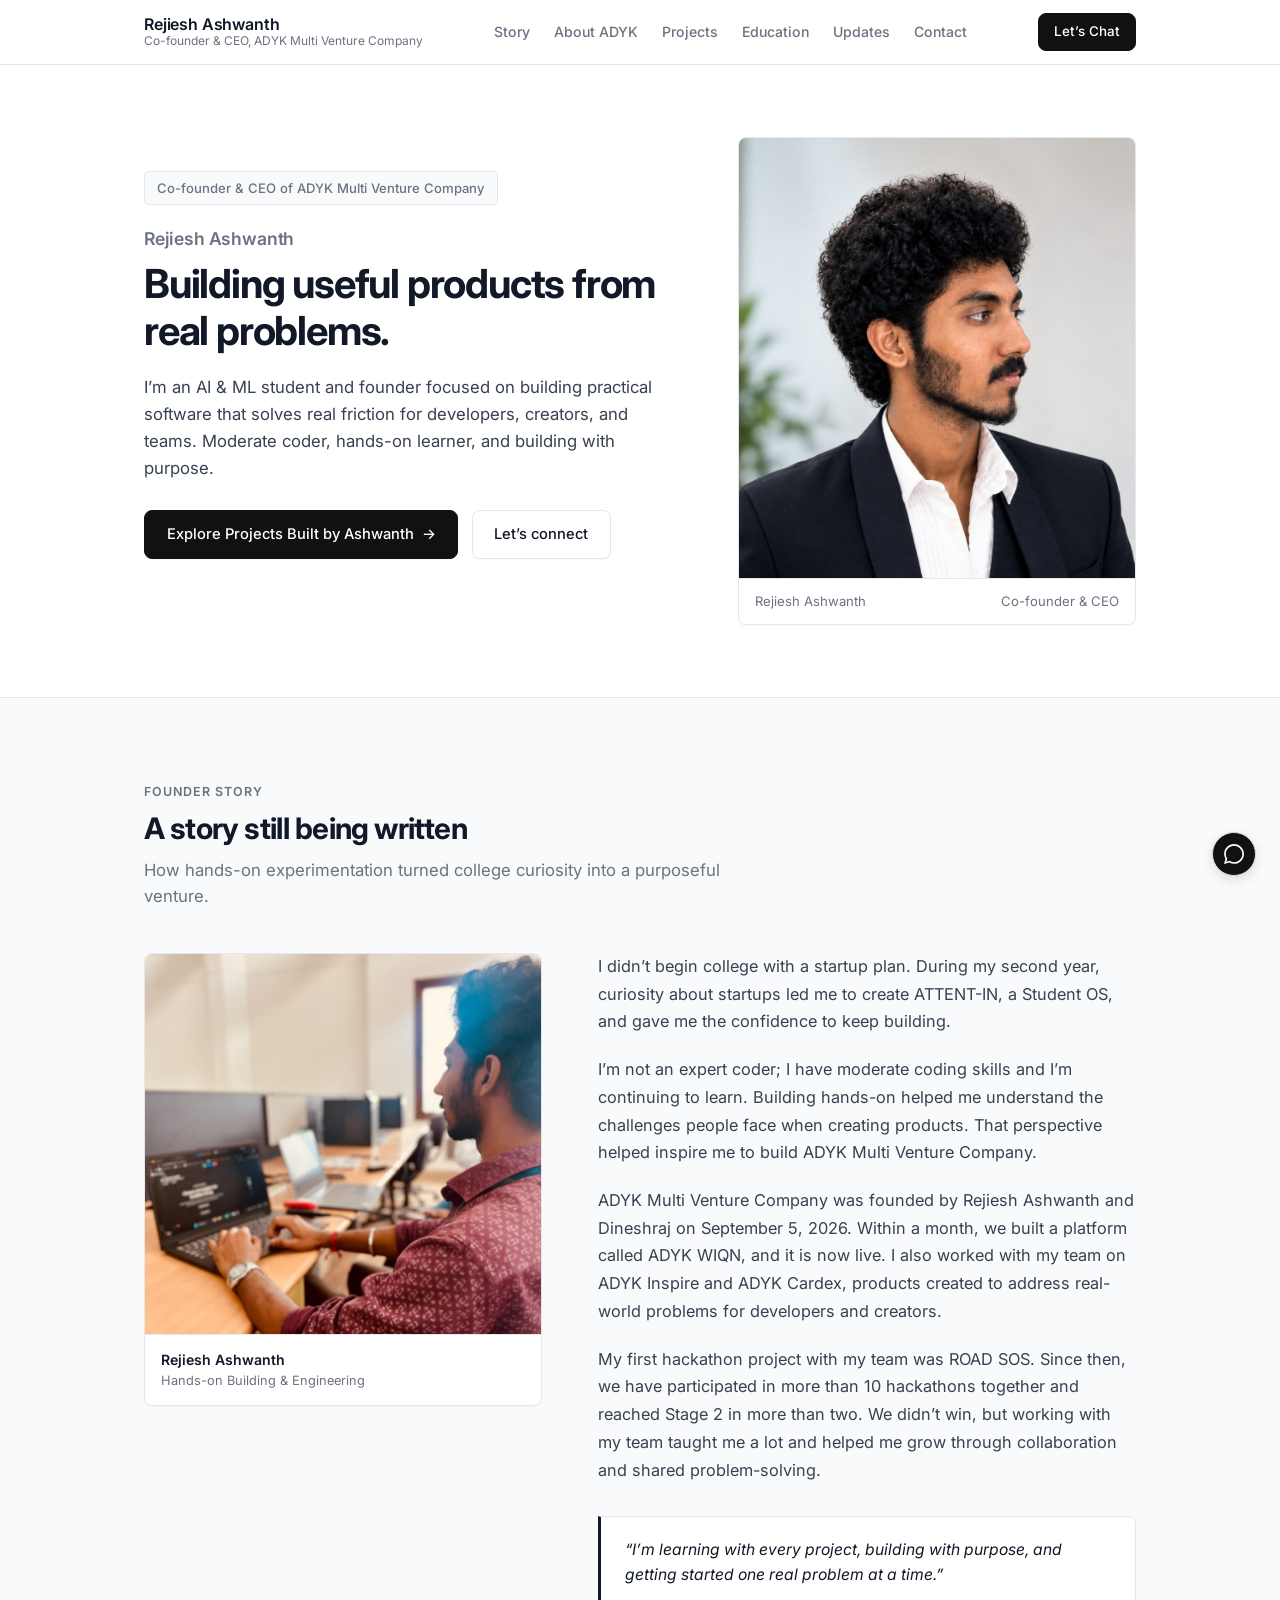
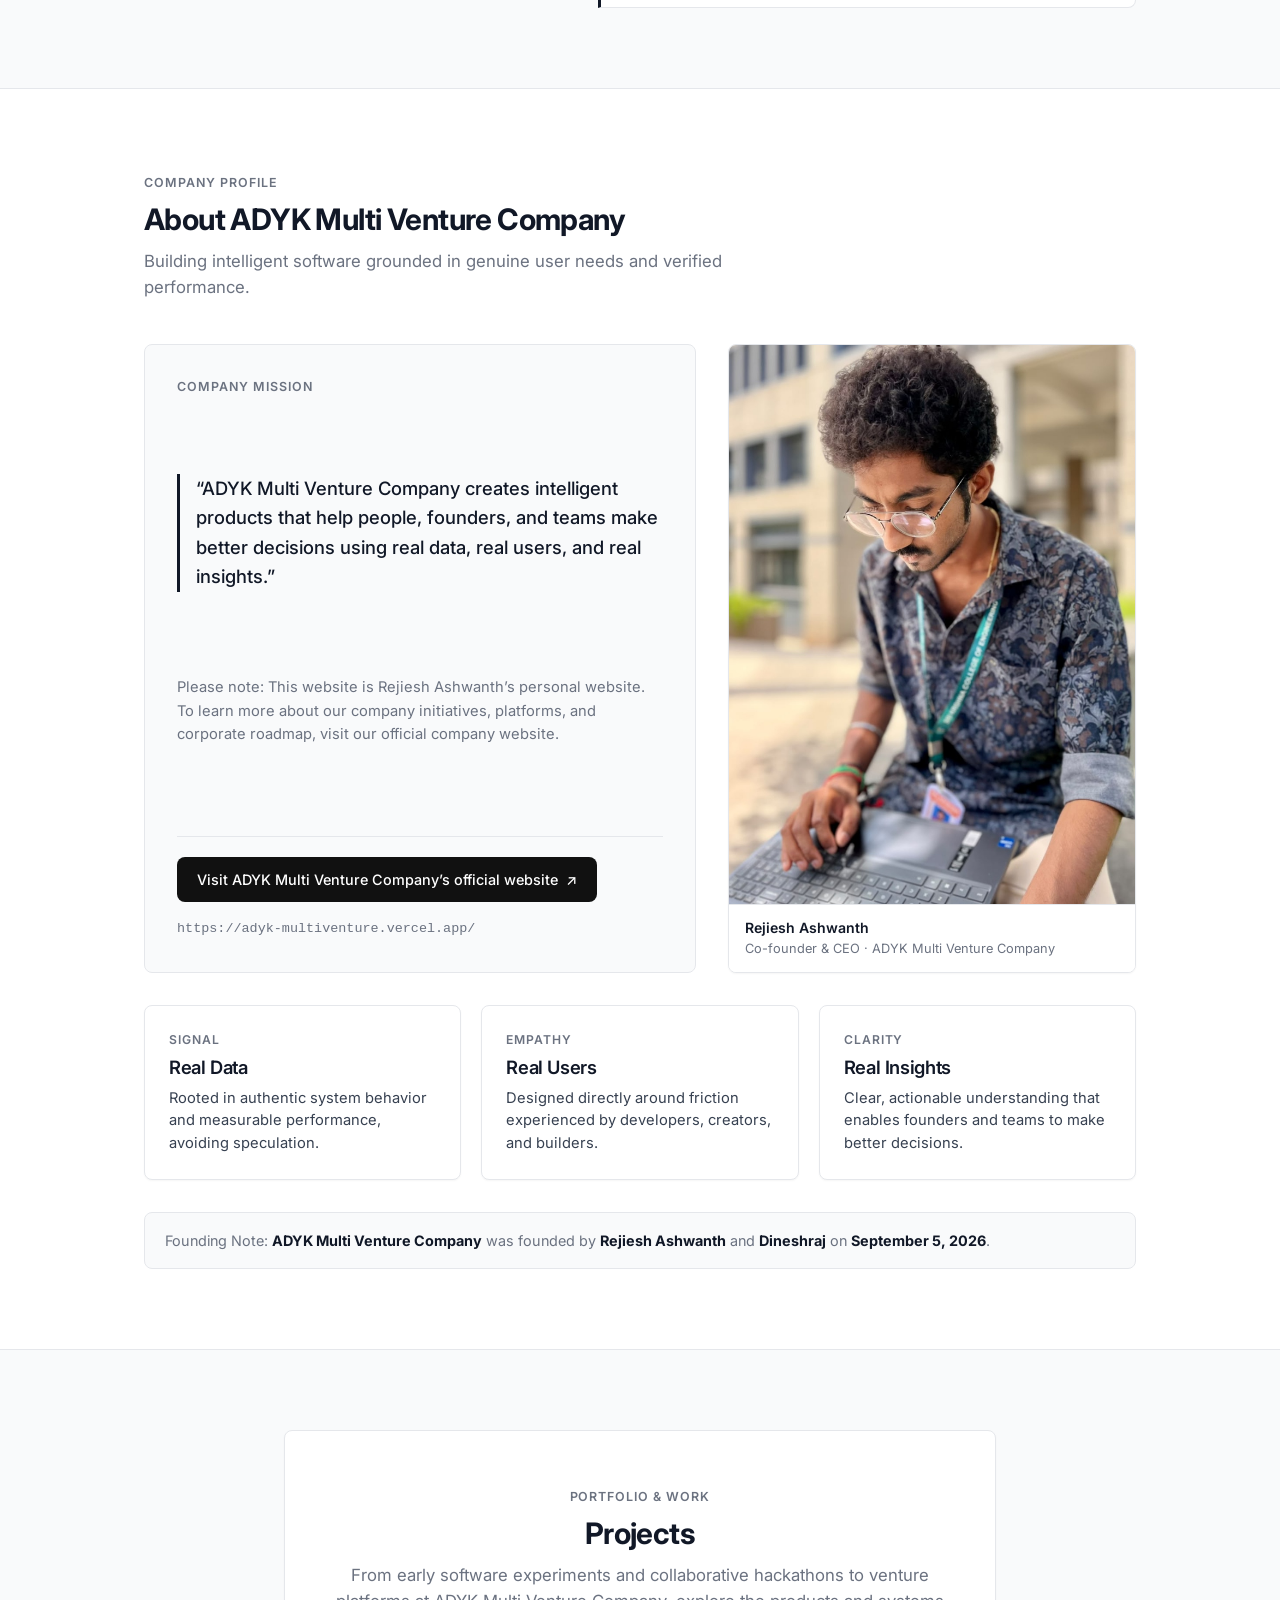
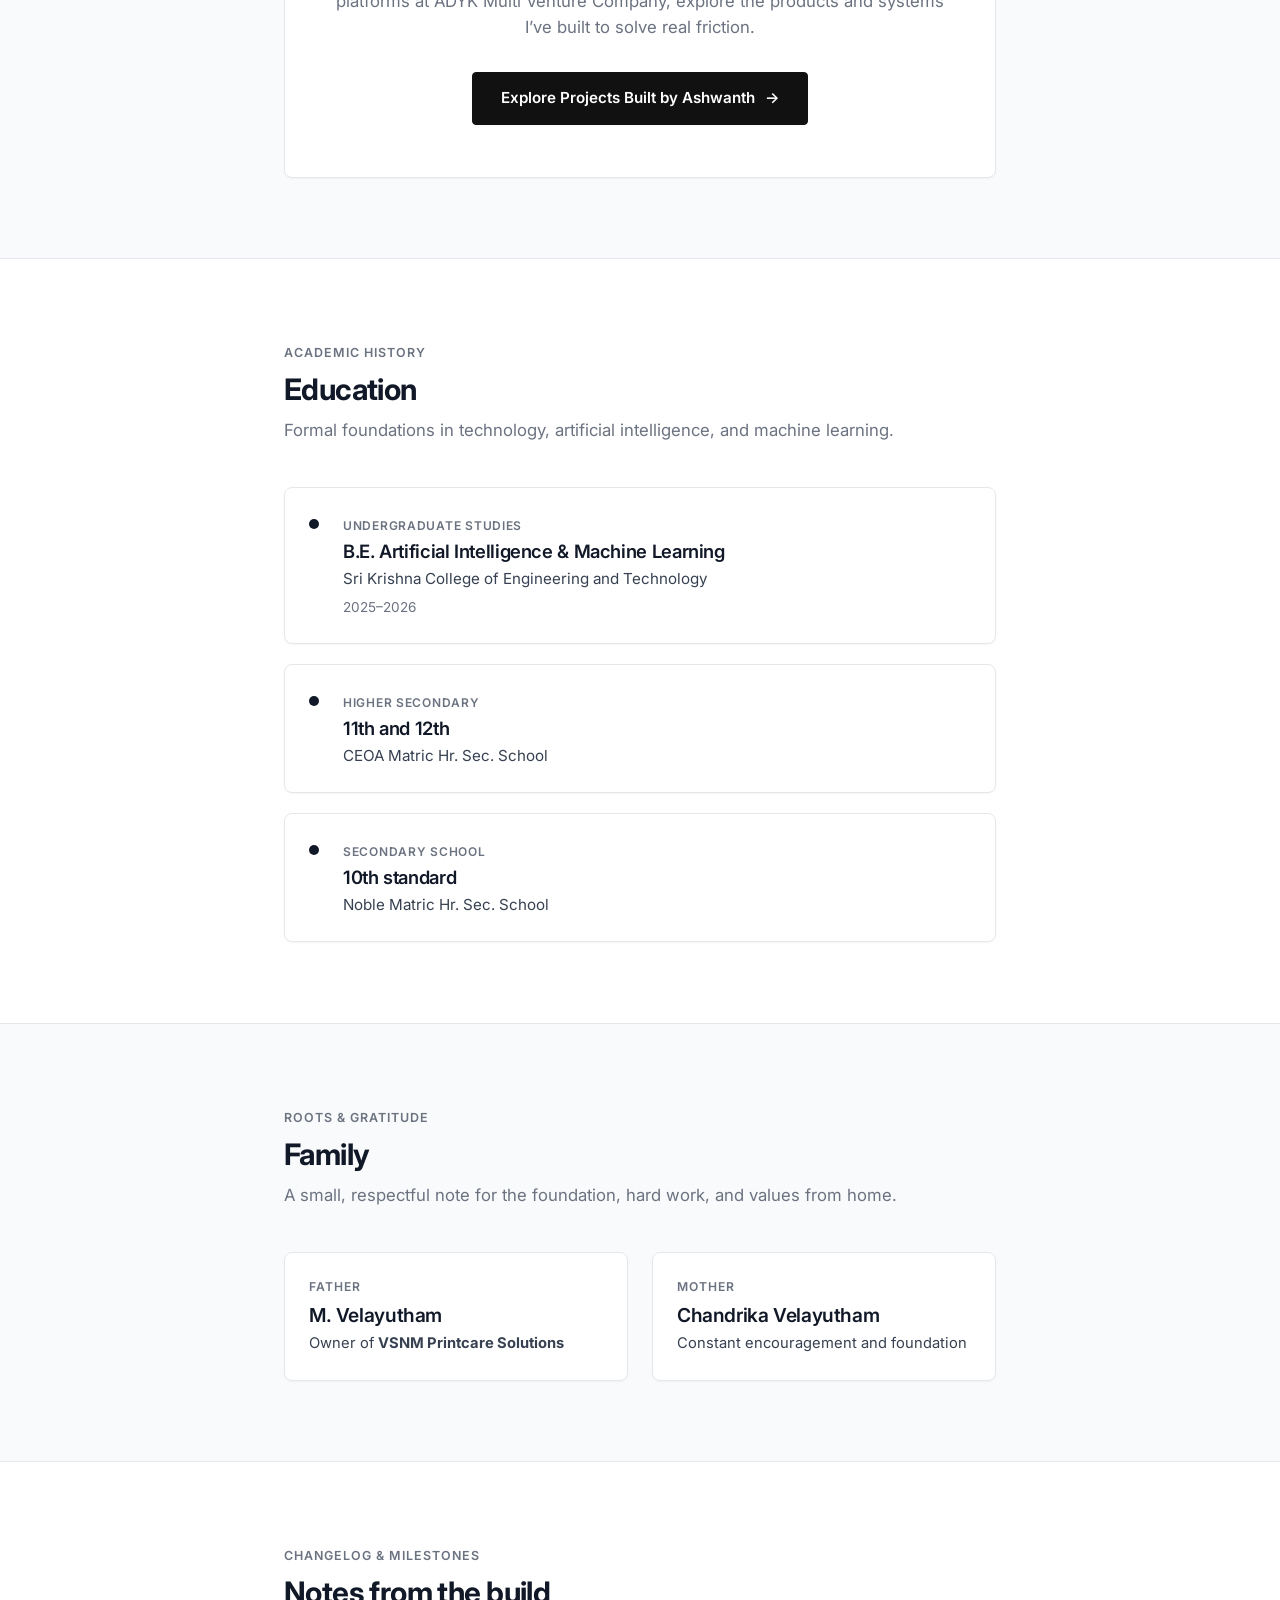
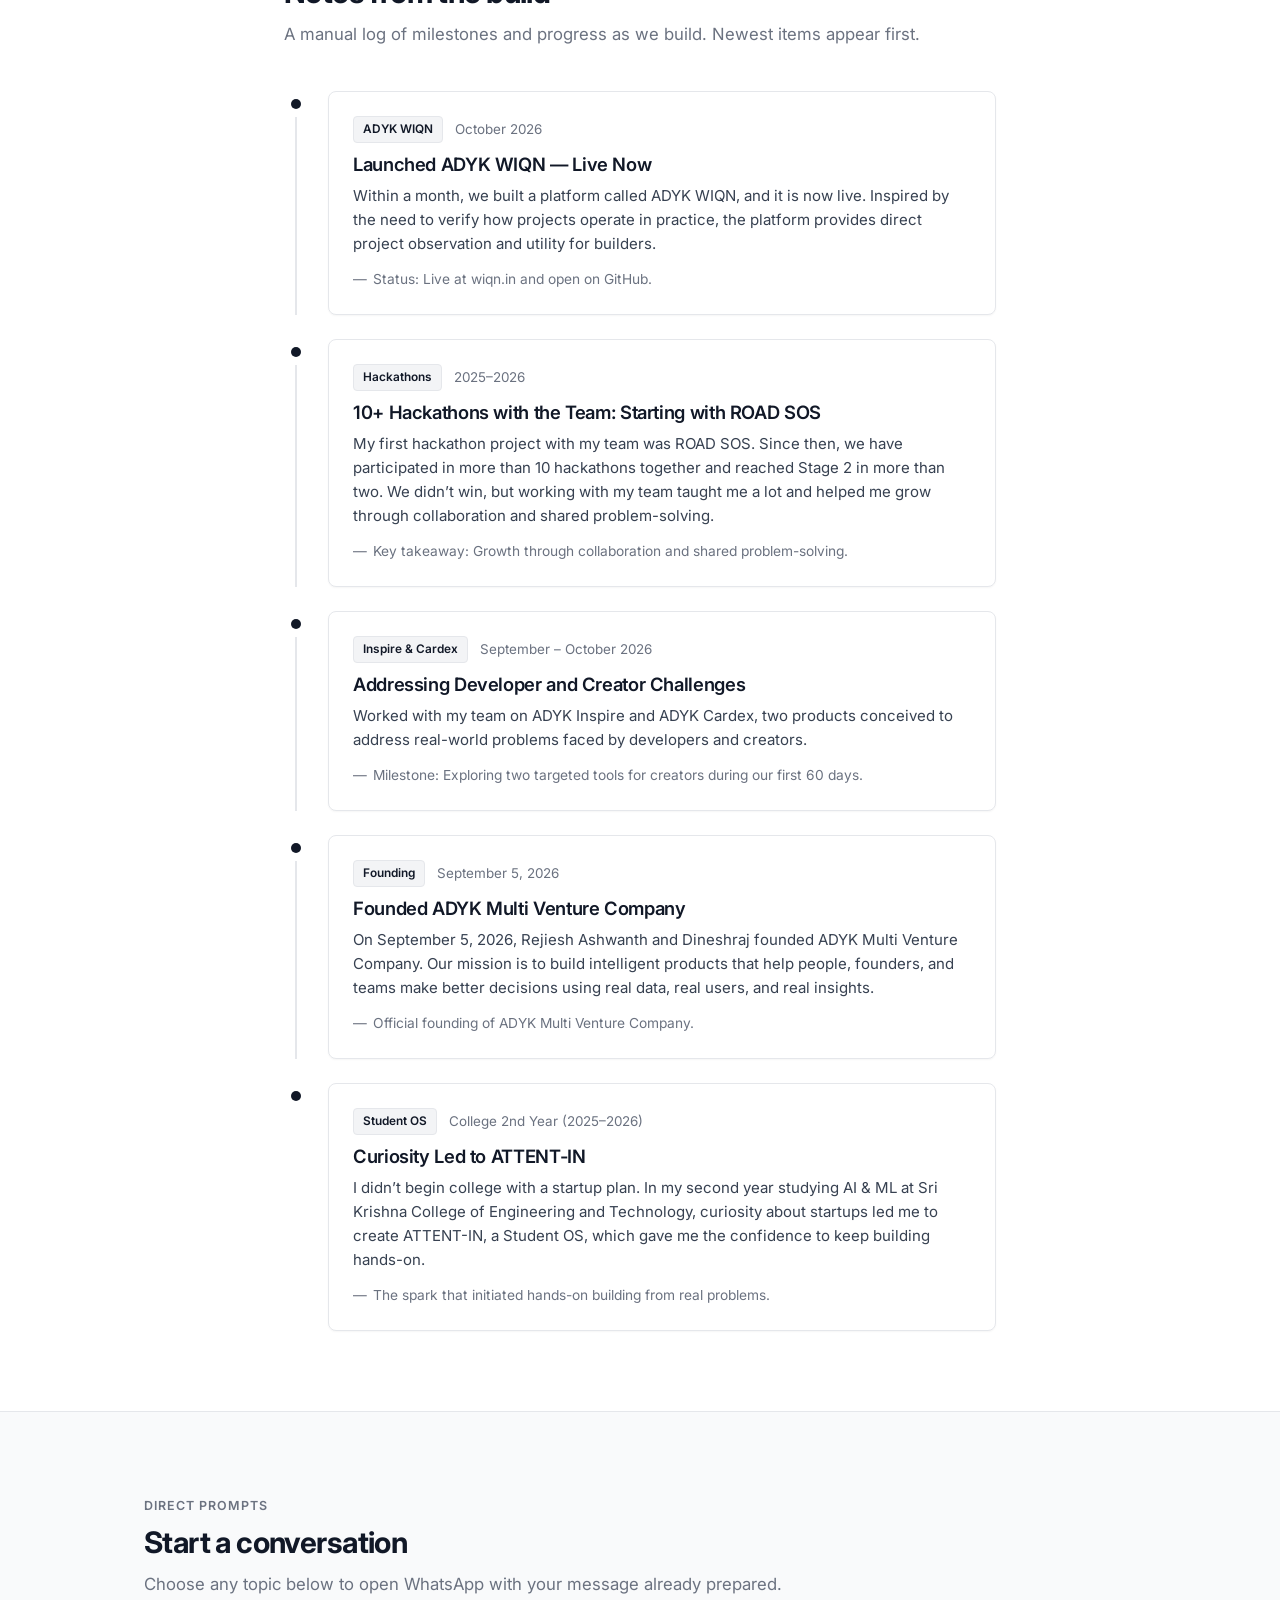
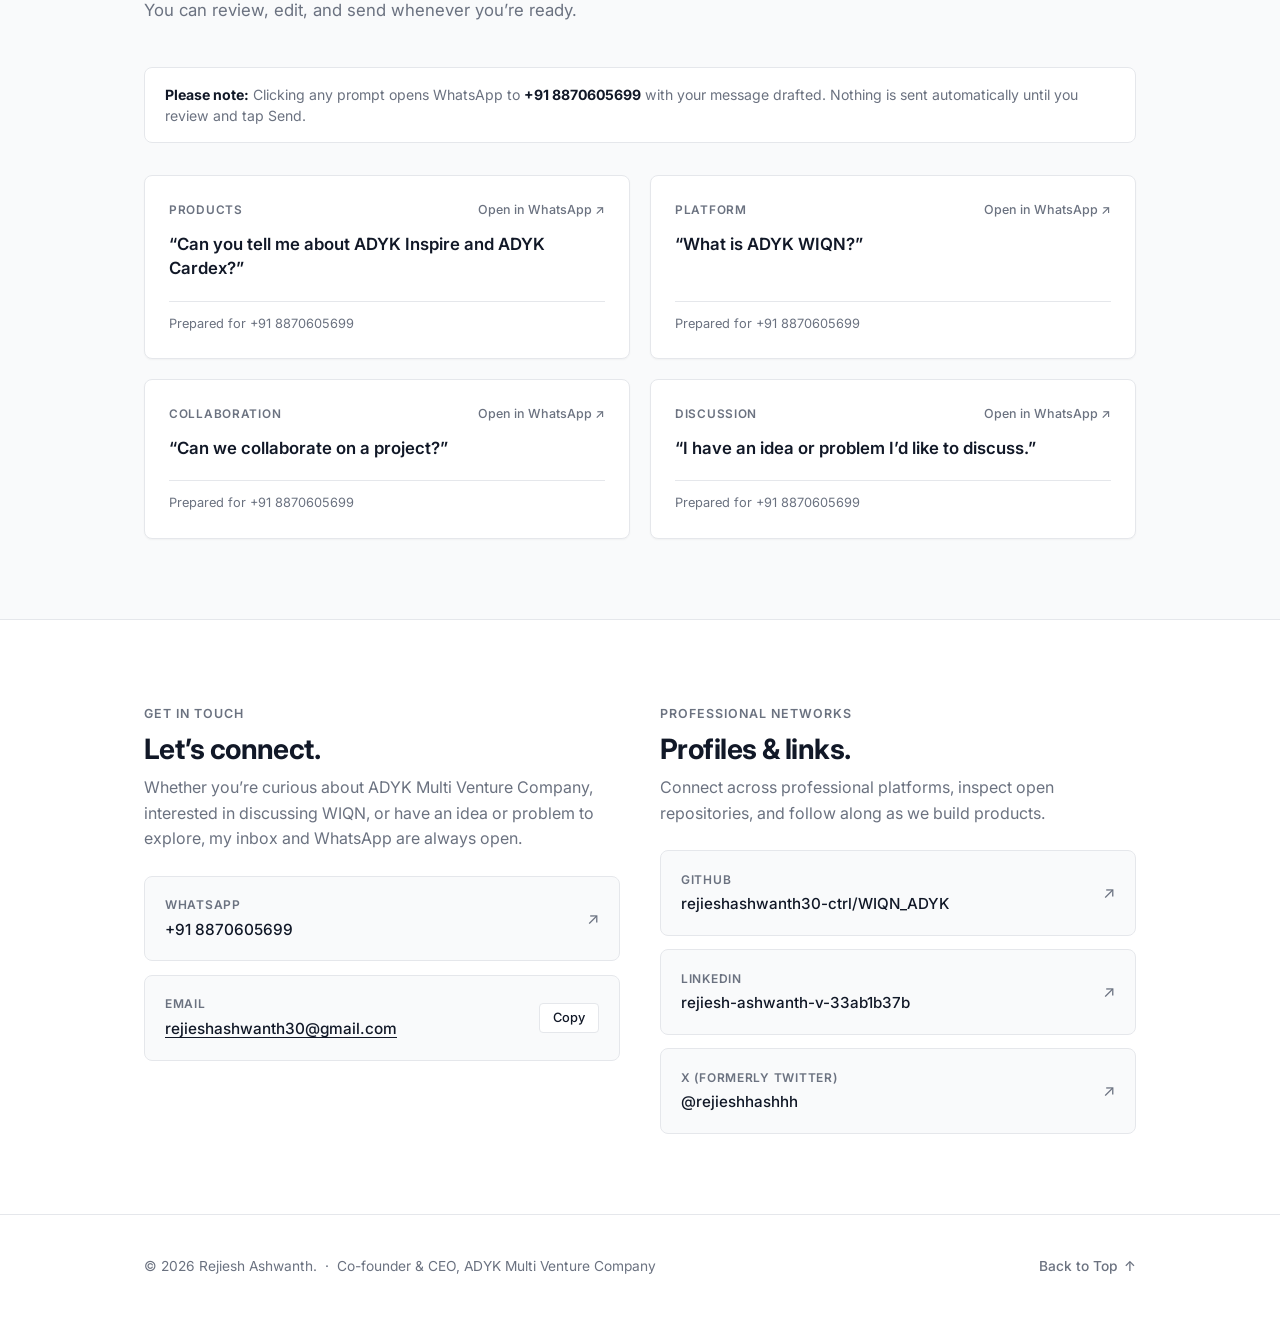
==== commit 526c5639: "Update website: move product cards to dedicated /projects page, update founder story and company inf" ====
--- a/index.html
+++ b/index.html
@@ -40,14 +40,14 @@
       <!-- Wordmark: Plain text name and subtitle, no initials badge or icon -->
       <a href="#hero" class="nav-brand" aria-label="Rejiesh Ashwanth Home">
         <span class="brand-name">Rejiesh Ashwanth</span>
-        <span class="brand-role">Co-founder &amp; CEO, ADYK</span>
+        <span class="brand-role">Co-founder &amp; CEO, ADYK Multi Venture Company</span>
       </a>
 
       <!-- Desktop Navigation Menu -->
       <nav class="nav-menu" aria-label="Main Navigation">
         <a href="#story" class="nav-link">Story</a>
         <a href="#about-adyk" class="nav-link">About ADYK</a>
-        <a href="#products" class="nav-link">Products</a>
+        <a href="projects.html" class="nav-link">Projects</a>
         <a href="#education" class="nav-link">Education</a>
         <a href="#updates" class="nav-link">Updates</a>
         <a href="#contact" class="nav-link">Contact</a>
@@ -77,7 +77,7 @@
     <div id="mobile-menu" class="mobile-menu" aria-label="Mobile Navigation Menu">
       <a href="#story" class="mobile-nav-link">Story</a>
       <a href="#about-adyk" class="mobile-nav-link">About ADYK</a>
-      <a href="#products" class="mobile-nav-link">Products</a>
+      <a href="projects.html" class="mobile-nav-link">Projects</a>
       <a href="#education" class="mobile-nav-link">Education</a>
       <a href="#updates" class="mobile-nav-link">Updates</a>
       <a href="#contact" class="mobile-nav-link">Contact</a>
@@ -113,8 +113,8 @@
             </p>
 
             <div class="hero-cta-group">
-              <a href="#products" class="btn-primary" id="hero-btn-products">
-                <span>Explore my work</span>
+              <a href="projects.html" class="btn-primary" id="hero-btn-projects">
+                <span>Explore Projects Built by Ashwanth</span>
                 <span aria-hidden="true">→</span>
               </a>
 
@@ -189,7 +189,7 @@
             </p>
 
             <p class="story-paragraph">
-              My first hackathon project with my team was ROAD SOS. Since then, we have participated in more than 10 hackathons together and reached Stage 2 in more than two. We didn’t win, but collaborating with my team taught me a lot and helped me grow through shared problem-solving.
+              My first hackathon project with my team was ROAD SOS. Since then, we have participated in more than 10 hackathons together and reached Stage 2 in more than two. We didn’t win, but working with my team taught me a lot and helped me grow through collaboration and shared problem-solving.
             </p>
 
             <div class="story-quote-block">
@@ -299,88 +299,27 @@
     </section>
 
     <!-- ====================================================================
-         SECTION 4: PRODUCTS
-         Three products with concise, factual details (WIQN is live)
+         SECTION 4: PROJECTS (INTRODUCTION & CLEAR EXPLORE BUTTON)
+         Replaces full product grid with introduction and dedicated route
          ==================================================================== -->
-    <section id="products" class="section section-subtle" aria-label="Products">
-      <div class="container">
-
-        <div class="section-header">
-          <span class="section-kicker">Ventures &amp; Products</span>
-          <h2 class="section-title">Products</h2>
-          <p class="section-subtitle">
-            Three products conceived to address real-world problems for developers and creators.
-          </p>
-        </div>
-
-        <div class="products-grid">
-
-          <!-- Product 1: ADYK Inspire -->
-          <article class="product-card reveal-on-scroll">
-            <div class="product-card-top">
-              <div class="product-category-row">
-                <span class="product-category">Developer &amp; Creator Tooling</span>
-              </div>
-              <h3 class="product-name">ADYK Inspire</h3>
-              <p class="product-description">
-                Created to address real-world problems faced by developers and creators.
-              </p>
-            </div>
-            <div class="product-footer">
-              <span class="product-notice-label">More details coming soon</span>
-            </div>
-          </article>
-
-          <!-- Product 2: ADYK Cardex -->
-          <article class="product-card reveal-on-scroll">
-            <div class="product-card-top">
-              <div class="product-category-row">
-                <span class="product-category">Developer &amp; Creator Tooling</span>
-              </div>
-              <h3 class="product-name">ADYK Cardex</h3>
-              <p class="product-description">
-                Created to address real-world problems faced by developers and creators.
-              </p>
-            </div>
-            <div class="product-footer">
-              <span class="product-notice-label">More details coming soon</span>
-            </div>
-          </article>
-
-          <!-- Product 3: ADYK WIQN (Live Now) -->
-          <article class="product-card product-card-featured reveal-on-scroll">
-            <div class="product-card-top">
-              <div class="product-category-row">
-                <span class="product-category">Software Platform</span>
-                <span class="product-status-tag status-live">Live Now</span>
-              </div>
-              <h3 class="product-name">ADYK WIQN</h3>
-              <p class="product-description">
-                A platform inspired by my need to check how my projects were working. WIQN is live now.
-              </p>
-            </div>
-            <div class="product-footer">
-              <div class="product-links-group">
-                <a href="https://wiqn.in/" 
-                   target="_blank" 
-                   rel="noopener noreferrer" 
-                   class="btn-product-live"
-                   aria-label="Visit WIQN official website (opens in new tab)">
-                  <span>Visit WIQN</span>
-                  <span aria-hidden="true">↗</span>
-                </a>
-                <a href="https://github.com/rejieshashwanth30-ctrl/WIQN_ADYK" 
-                   target="_blank" 
-                   rel="noopener noreferrer" 
-                   class="btn-product-github"
-                   aria-label="View WIQN on GitHub (opens in new tab)">
-                  <span>View on GitHub</span>
-                  <span aria-hidden="true">↗</span>
-                </a>
-              </div>
-            </div>
-          </article>
-
+    <section id="projects" class="section section-subtle" aria-label="Projects">
+      <div class="container container-narrow">
+
+        <div class="projects-preview-card reveal-on-scroll">
+          <div class="section-header text-center">
+            <span class="section-kicker">Portfolio &amp; Work</span>
+            <h2 class="section-title">Projects</h2>
+            <p class="section-subtitle">
+              From early software experiments and collaborative hackathons to venture platforms at ADYK Multi Venture Company, explore the products and systems I’ve built to solve real friction.
+            </p>
+          </div>
+
+          <div class="projects-preview-action">
+            <a href="projects.html" class="btn-primary btn-explore-projects" id="btn-explore-projects" aria-label="Explore Projects Built by Ashwanth">
+              <span>Explore Projects Built by Ashwanth</span>
+              <span aria-hidden="true">→</span>
+            </a>
+          </div>
         </div>
 
       </div>
@@ -528,11 +467,11 @@
               </div>
               <h3 class="update-title">10+ Hackathons with the Team: Starting with ROAD SOS</h3>
               <p class="update-body">
-                Participated in more than 10 hackathons with my team, starting with our first project ROAD SOS. Reached Stage 2 in more than two competitions. While we didn't win, shared problem-solving and rapid iteration taught us invaluable teamwork and resilience.
+                My first hackathon project with my team was ROAD SOS. Since then, we have participated in more than 10 hackathons together and reached Stage 2 in more than two. We didn’t win, but working with my team taught me a lot and helped me grow through collaboration and shared problem-solving.
               </p>
               <div class="update-takeaway">
                 <span class="takeaway-bullet" aria-hidden="true">—</span>
-                <span>Growth through shared problem-solving and rapid execution.</span>
+                <span>Growth through collaboration and shared problem-solving.</span>
               </div>
             </div>
           </article>
--- a/css/style.css
+++ b/css/style.css
@@ -919,6 +919,166 @@
 }
 
 /* --------------------------------------------------------------------------
+   9B. PROJECTS PREVIEW & DEDICATED PROJECTS PAGE STYLES
+   -------------------------------------------------------------------------- */
+.projects-preview-card {
+  background-color: #ffffff;
+  border: 1px solid var(--border-light);
+  border-radius: var(--radius-md);
+  padding: 3.25rem 2.5rem;
+  box-shadow: var(--shadow-sm);
+  text-align: center;
+  transition: border-color var(--transition-fast), box-shadow var(--transition-fast);
+}
+
+.projects-preview-card:hover {
+  border-color: var(--border-medium);
+  box-shadow: var(--shadow-hover);
+}
+
+.projects-preview-card .section-header {
+  margin-bottom: 2rem;
+}
+
+.projects-preview-action {
+  display: flex;
+  justify-content: center;
+  align-items: center;
+}
+
+.btn-explore-projects {
+  display: inline-flex;
+  align-items: center;
+  justify-content: center;
+  gap: 0.65rem;
+  padding: 0.85rem 1.75rem;
+  font-size: 0.95rem;
+  font-weight: 600;
+  background-color: var(--btn-primary-bg);
+  color: var(--btn-primary-text);
+  border-radius: var(--radius-sm);
+  border: 1px solid var(--btn-primary-bg);
+  box-shadow: var(--shadow-sm);
+  transition: background-color var(--transition-fast), transform var(--transition-fast);
+}
+
+.btn-explore-projects:hover {
+  background-color: var(--btn-primary-hover);
+  color: var(--btn-primary-text);
+  transform: translateY(-1px);
+}
+
+.btn-explore-projects:active {
+  transform: translateY(1px);
+}
+
+/* Dedicated Projects Page */
+.projects-back-bar {
+  padding-top: 1.5rem;
+  padding-bottom: 0.5rem;
+}
+
+.btn-back-home {
+  display: inline-flex;
+  align-items: center;
+  gap: 0.45rem;
+  font-size: 0.84rem;
+  font-weight: 500;
+  color: var(--text-muted);
+  padding: 0.42rem 0.85rem;
+  border-radius: var(--radius-sm);
+  border: 1px solid var(--border-light);
+  background-color: #ffffff;
+  transition: all var(--transition-fast);
+}
+
+.btn-back-home:hover {
+  color: var(--text-heading);
+  border-color: var(--border-medium);
+  background-color: var(--bg-muted);
+}
+
+.projects-page-hero {
+  padding-top: 1.5rem;
+  padding-bottom: 2.5rem;
+}
+
+.projects-group-section {
+  margin-bottom: 4rem;
+}
+
+.projects-group-section:last-of-type {
+  margin-bottom: 2.5rem;
+}
+
+.projects-group-header {
+  margin-bottom: 1.75rem;
+  border-bottom: 1px solid var(--border-light);
+  padding-bottom: 1rem;
+}
+
+.projects-group-kicker {
+  font-size: 0.76rem;
+  font-weight: 600;
+  text-transform: uppercase;
+  letter-spacing: 0.08em;
+  color: var(--text-muted);
+  display: block;
+  margin-bottom: 0.35rem;
+}
+
+.projects-group-title {
+  font-size: 1.5rem;
+  font-weight: 700;
+  color: var(--text-heading);
+  margin-bottom: 0.4rem;
+}
+
+.projects-group-desc {
+  font-size: 0.94rem;
+  color: var(--text-body);
+  max-width: 680px;
+  line-height: 1.6;
+}
+
+.products-grid-2col {
+  display: grid;
+  grid-template-columns: repeat(2, 1fr);
+  gap: 1.5rem;
+}
+
+.projects-cta-box {
+  background-color: var(--bg-subtle);
+  border: 1px solid var(--border-light);
+  border-radius: var(--radius-md);
+  padding: 2.5rem 2rem;
+  text-align: center;
+  margin-top: 3.5rem;
+}
+
+.projects-cta-box h3 {
+  font-size: 1.25rem;
+  font-weight: 600;
+  margin-bottom: 0.6rem;
+  color: var(--text-heading);
+}
+
+.projects-cta-box p {
+  font-size: 0.92rem;
+  color: var(--text-muted);
+  max-width: 580px;
+  margin: 0 auto 1.5rem;
+  line-height: 1.55;
+}
+
+.projects-cta-buttons {
+  display: flex;
+  justify-content: center;
+  gap: 0.85rem;
+  flex-wrap: wrap;
+}
+
+/* --------------------------------------------------------------------------
    10. EDUCATION SECTION
    -------------------------------------------------------------------------- */
 .education-list {
@@ -1528,7 +1688,8 @@
     gap: 0.85rem;
   }
 
-  .products-grid {
+  .products-grid,
+  .products-grid-2col {
     grid-template-columns: 1fr;
     gap: 1rem;
   }
@@ -1917,53 +2078,99 @@
     font-size: 0.85rem;
   }
 
-  /* Updates Timeline */
+  /* Projects Preview & Dedicated Page */
+  .projects-preview-card {
+    padding: 2rem 1.25rem;
+  }
+
+  .btn-explore-projects {
+    width: 100%;
+    padding: 0.75rem 1rem;
+    font-size: 0.88rem;
+    justify-content: center;
+  }
+
+  .projects-group-section {
+    margin-bottom: 2.5rem;
+  }
+
+  .projects-group-title {
+    font-size: 1.25rem;
+  }
+
+  .projects-group-desc {
+    font-size: 0.86rem;
+  }
+
+  .projects-cta-box {
+    padding: 1.75rem 1.15rem;
+    margin-top: 2rem;
+  }
+
+  .projects-cta-buttons {
+    flex-direction: column;
+    width: 100%;
+  }
+
+  .projects-cta-buttons .btn-primary,
+  .projects-cta-buttons .btn-secondary {
+    width: 100%;
+    justify-content: center;
+  }
+
+  /* Updates Timeline - Noticeably Compact on Mobile */
   .updates-timeline {
-    gap: 0.95rem;
+    gap: 0.7rem;
   }
 
   .update-card {
-    grid-template-columns: 16px 1fr;
-    gap: 0.85rem;
+    grid-template-columns: 14px 1fr;
+    gap: 0.7rem;
   }
 
   .update-node {
-    width: 8px;
-    height: 8px;
-    margin-top: 0.45rem;
+    width: 7px;
+    height: 7px;
+    margin-top: 0.38rem;
   }
 
   .update-card-content {
-    padding: 0.95rem 1.1rem;
+    padding: 0.75rem 0.95rem;
+    box-sizing: border-box;
+    max-width: 100%;
+    overflow-wrap: break-word;
+    word-break: break-word;
   }
 
   .update-meta {
-    gap: 0.5rem;
+    gap: 0.45rem;
+    margin-bottom: 0.22rem;
+  }
+
+  .update-badge {
+    font-size: 0.66rem;
+    padding: 0.1rem 0.38rem;
+  }
+
+  .update-date {
+    font-size: 0.74rem;
+  }
+
+  .update-title {
+    font-size: 0.94rem;
+    line-height: 1.32;
+    margin-bottom: 0.22rem;
+  }
+
+  .update-body {
+    font-size: 0.83rem;
+    line-height: 1.48;
     margin-bottom: 0.35rem;
   }
 
-  .update-badge {
-    font-size: 0.68rem;
-    padding: 0.12rem 0.42rem;
-  }
-
-  .update-date {
+  .update-takeaway {
     font-size: 0.76rem;
-  }
-
-  .update-title {
-    font-size: 0.98rem;
-    margin-bottom: 0.3rem;
-  }
-
-  .update-body {
-    font-size: 0.85rem;
-    line-height: 1.52;
-    margin-bottom: 0.45rem;
-  }
-
-  .update-takeaway {
-    font-size: 0.78rem;
+    line-height: 1.38;
   }
 
   /* WhatsApp Conversation Cards */
@@ -2198,54 +2405,107 @@
     justify-content: flex-start;
   }
 
-  .updates-timeline {
-    gap: 0.75rem;
-  }
-
-  .update-card {
-    grid-template-columns: 14px 1fr;
-    gap: 0.7rem;
-  }
-
-  .update-node {
-    width: 7px;
-    height: 7px;
-    margin-top: 0.45rem;
-  }
-
-  .update-card-content {
-    padding: 0.75rem 0.85rem;
-  }
-
-  .update-meta {
-    gap: 0.4rem;
-    margin-bottom: 0.25rem;
-  }
-
-  .update-badge {
-    font-size: 0.64rem;
-    padding: 0.1rem 0.35rem;
-  }
-
-  .update-date {
-    font-size: 0.72rem;
-  }
-
-  .update-title {
-    font-size: 0.92rem;
-    line-height: 1.35;
-    margin-bottom: 0.25rem;
-  }
-
-  .update-body {
+  .projects-preview-card {
+    padding: 1.5rem 1rem;
+  }
+
+  .btn-explore-projects {
+    font-size: 0.84rem;
+    padding: 0.65rem 0.85rem;
+    width: 100%;
+  }
+
+  .projects-page-hero {
+    padding-top: 1rem;
+    padding-bottom: 1.75rem;
+  }
+
+  .projects-group-section {
+    margin-bottom: 2rem;
+  }
+
+  .projects-group-title {
+    font-size: 1.18rem;
+  }
+
+  .projects-group-desc {
     font-size: 0.82rem;
     line-height: 1.48;
-    margin-bottom: 0.35rem;
+  }
+
+  .projects-cta-box {
+    padding: 1.35rem 1rem;
+    margin-top: 1.75rem;
+  }
+
+  .projects-cta-box h3 {
+    font-size: 1.05rem;
+  }
+
+  .projects-cta-box p {
+    font-size: 0.82rem;
+    margin-bottom: 1rem;
+  }
+
+  /* Updates Timeline - Ultra-Compact on Phones */
+  .updates-timeline {
+    gap: 0.5rem;
+  }
+
+  .update-card {
+    grid-template-columns: 10px 1fr;
+    gap: 0.5rem;
+  }
+
+  .update-node {
+    width: 6px;
+    height: 6px;
+    margin-top: 0.35rem;
+  }
+
+  .update-line {
+    width: 1.5px;
+    margin-top: 0.35rem;
+  }
+
+  .update-card-content {
+    padding: 0.55rem 0.72rem;
+    border-radius: var(--radius-sm);
+    box-sizing: border-box;
+    max-width: 100%;
+    overflow-wrap: break-word;
+    word-break: break-word;
+  }
+
+  .update-meta {
+    gap: 0.35rem;
+    margin-bottom: 0.18rem;
+  }
+
+  .update-badge {
+    font-size: 0.6rem;
+    padding: 0.06rem 0.3rem;
+  }
+
+  .update-date {
+    font-size: 0.68rem;
+  }
+
+  .update-title {
+    font-size: 0.86rem;
+    line-height: 1.25;
+    margin-bottom: 0.18rem;
+  }
+
+  .update-body {
+    font-size: 0.78rem;
+    line-height: 1.4;
+    margin-bottom: 0.22rem;
   }
 
   .update-takeaway {
-    font-size: 0.74rem;
-    line-height: 1.4;
+    font-size: 0.7rem;
+    line-height: 1.32;
   }
 
   .about-banner-card {
@@ -2325,6 +2585,32 @@
     font-size: 0.88rem;
   }
 
+  .updates-timeline {
+    gap: 0.4rem;
+  }
+
+  .update-card {
+    grid-template-columns: 8px 1fr;
+    gap: 0.45rem;
+  }
+
+  .update-node {
+    width: 5px;
+    height: 5px;
+  }
+
+  .update-card-content {
+    padding: 0.48rem 0.65rem;
+  }
+
+  .update-title {
+    font-size: 0.84rem;
+  }
+
+  .update-body {
+    font-size: 0.76rem;
+  }
+
   .floating-whatsapp-btn {
     bottom: 0.85rem;
     right: 0.85rem;
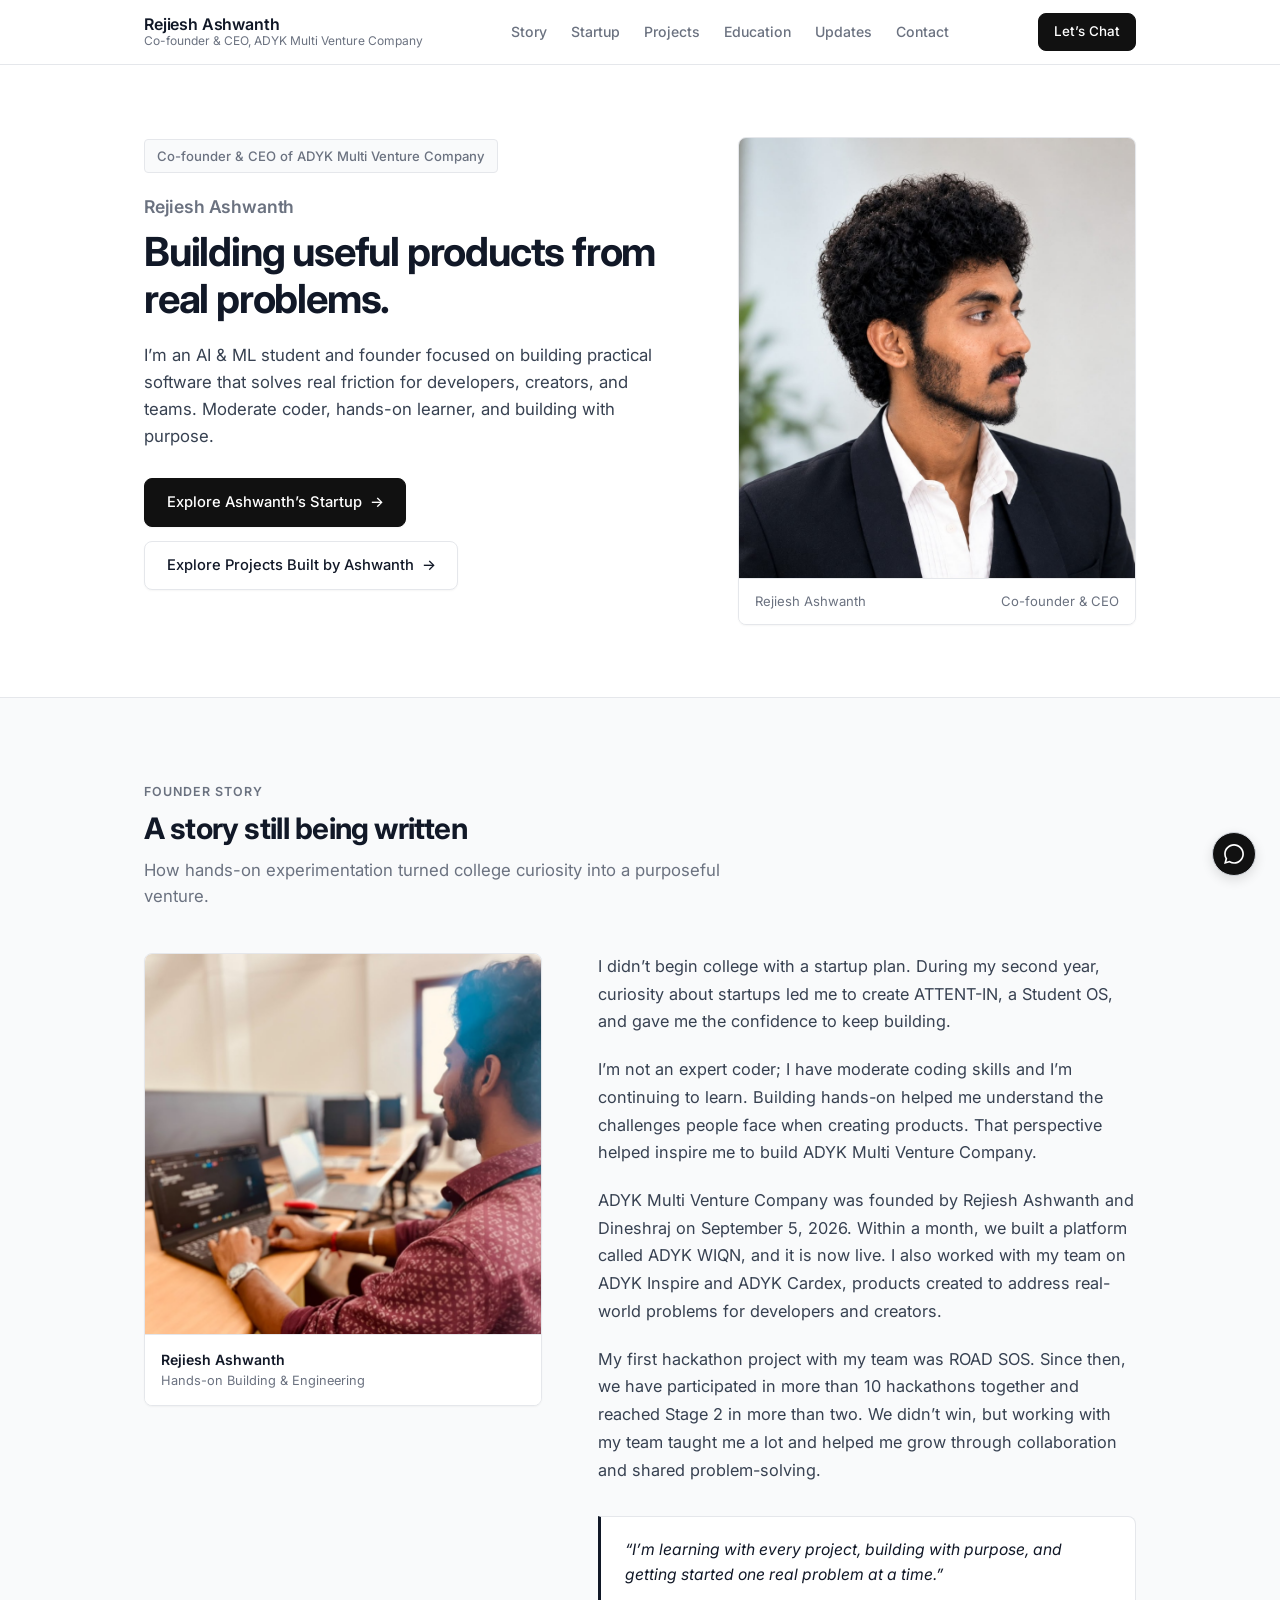
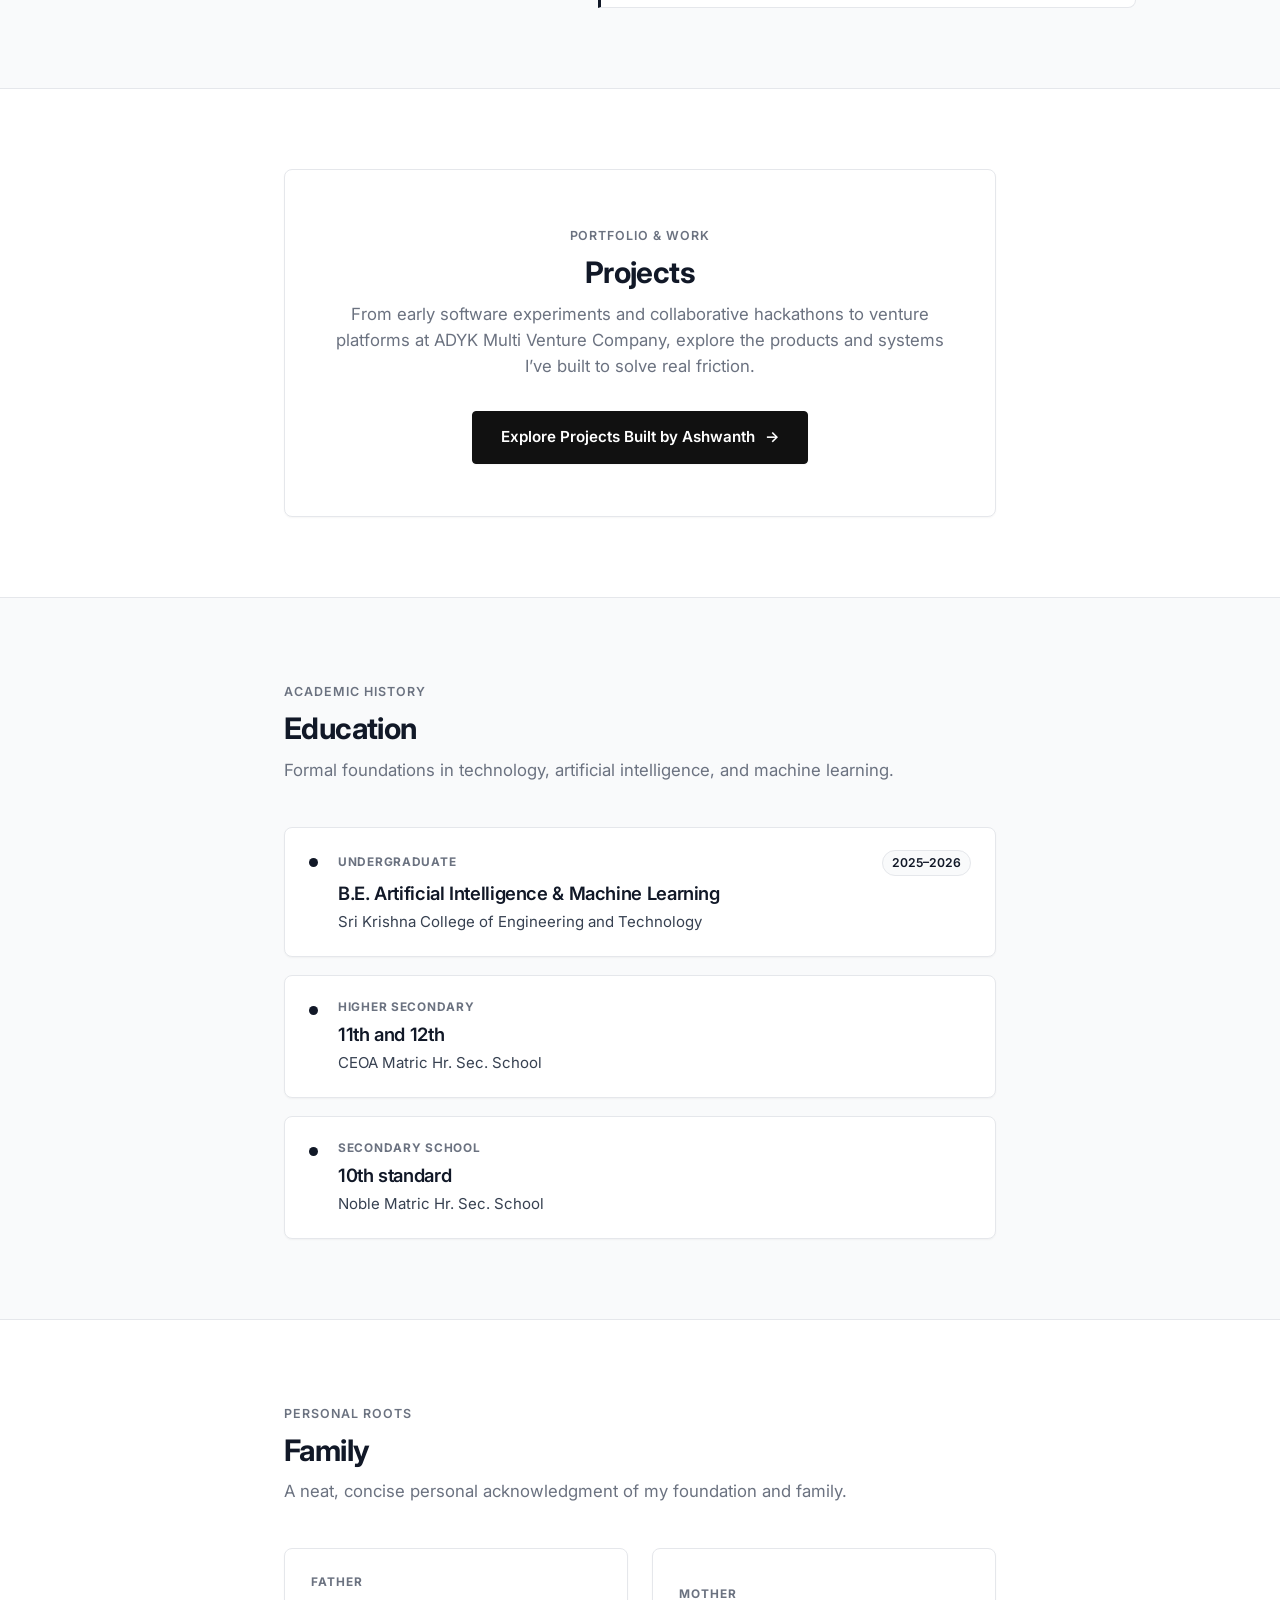
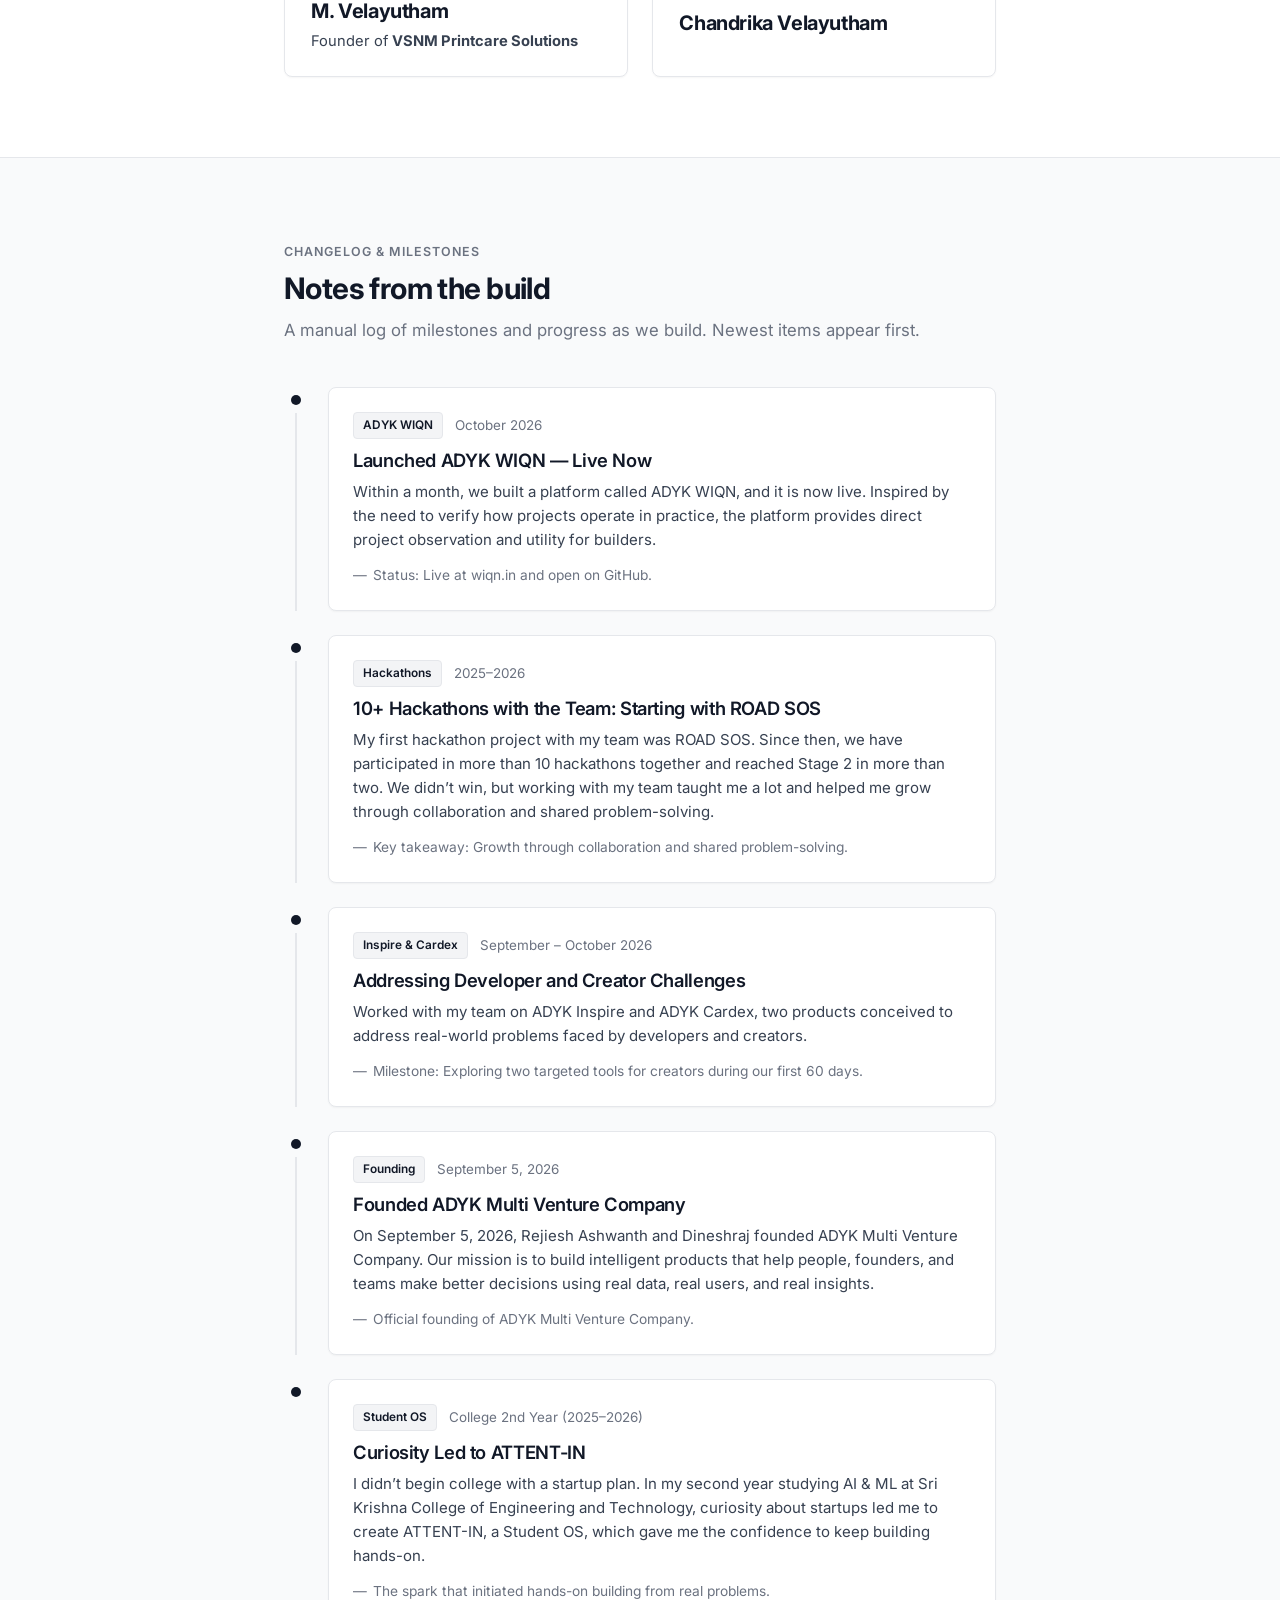
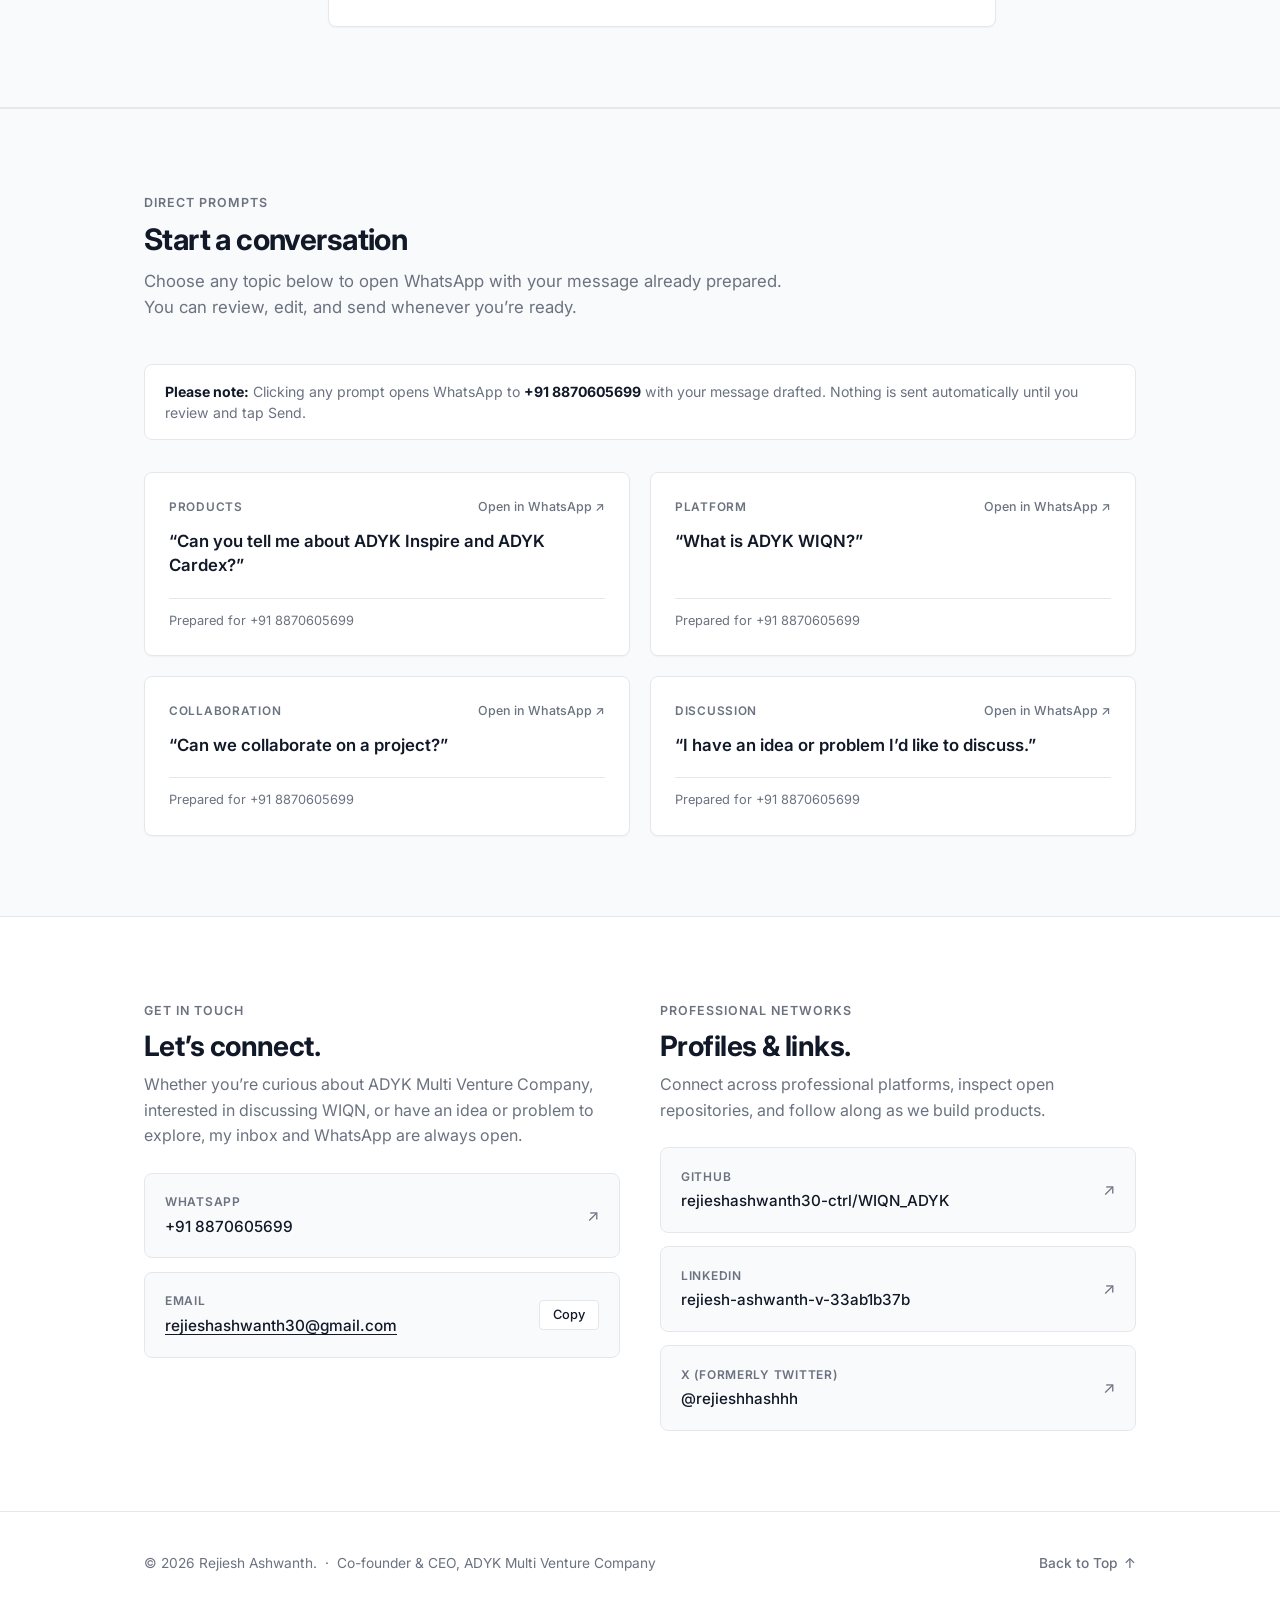
==== commit b04fe679: "Create dedicated Startup page for ADYK Multi Venture Company, add 'Explore Ashwanth’s Startup' butto" ====
--- a/index.html
+++ b/index.html
@@ -46,7 +46,7 @@
       <!-- Desktop Navigation Menu -->
       <nav class="nav-menu" aria-label="Main Navigation">
         <a href="#story" class="nav-link">Story</a>
-        <a href="#about-adyk" class="nav-link">About ADYK</a>
+        <a href="startup.html" class="nav-link">Startup</a>
         <a href="projects.html" class="nav-link">Projects</a>
         <a href="#education" class="nav-link">Education</a>
         <a href="#updates" class="nav-link">Updates</a>
@@ -76,7 +76,7 @@
     <!-- Mobile Navigation Dropdown -->
     <div id="mobile-menu" class="mobile-menu" aria-label="Mobile Navigation Menu">
       <a href="#story" class="mobile-nav-link">Story</a>
-      <a href="#about-adyk" class="mobile-nav-link">About ADYK</a>
+      <a href="startup.html" class="mobile-nav-link">Startup</a>
       <a href="projects.html" class="mobile-nav-link">Projects</a>
       <a href="#education" class="mobile-nav-link">Education</a>
       <a href="#updates" class="mobile-nav-link">Updates</a>
@@ -113,13 +113,14 @@
             </p>
 
             <div class="hero-cta-group">
-              <a href="projects.html" class="btn-primary" id="hero-btn-projects">
+              <a href="startup.html" class="btn-primary" id="hero-btn-startup" aria-label="Explore Ashwanth’s Startup">
+                <span>Explore Ashwanth’s Startup</span>
+                <span aria-hidden="true">→</span>
+              </a>
+
+              <a href="projects.html" class="btn-secondary" id="hero-btn-projects" aria-label="Explore Projects Built by Ashwanth">
                 <span>Explore Projects Built by Ashwanth</span>
                 <span aria-hidden="true">→</span>
-              </a>
-
-              <a href="#contact" class="btn-secondary" id="hero-btn-contact">
-                <span>Let’s connect</span>
               </a>
             </div>
           </div>
@@ -203,106 +204,10 @@
     </section>
 
     <!-- ====================================================================
-         SECTION 3: ABOUT ADYK MULTI VENTURE COMPANY
-         Full Company Name: ADYK Multi Venture Company
-         Features Campus Work Photo: assets/rejiesh-work-2.jpg
-         ==================================================================== -->
-    <section id="about-adyk" class="section section-white" aria-label="About ADYK Multi Venture Company">
-      <div class="container">
-
-        <div class="section-header">
-          <span class="section-kicker">Company Profile</span>
-          <h2 class="section-title">About ADYK Multi Venture Company</h2>
-          <p class="section-subtitle">
-            Building intelligent software grounded in genuine user needs and verified performance.
-          </p>
-        </div>
-
-        <div class="about-adyk-container reveal-on-scroll">
-          
-          <div class="about-top-grid">
-            <div class="about-banner-card">
-              <span class="about-company-tag">Company Mission</span>
-              <blockquote class="about-mission-quote">
-                “ADYK Multi Venture Company creates intelligent products that help people, founders, and teams make better decisions using real data, real users, and real insights.”
-              </blockquote>
-
-              <p class="about-personal-distinction">
-                Please note: This website is Rejiesh Ashwanth’s personal website. To learn more about our company initiatives, platforms, and corporate roadmap, visit our official company website.
-              </p>
-
-              <div class="about-official-link-wrap">
-                <a href="https://adyk-multiventure.vercel.app/" 
-                   target="_blank" 
-                   rel="noopener noreferrer" 
-                   class="btn-official-website"
-                   aria-label="Visit ADYK Multi Venture Company's official website (opens in new tab)">
-                  <span>Visit ADYK Multi Venture Company’s official website</span>
-                  <span aria-hidden="true">↗</span>
-                </a>
-                <span class="about-url-text">https://adyk-multiventure.vercel.app/</span>
-              </div>
-            </div>
-
-            <!-- Campus Work Photo: assets/rejiesh-work-2.jpg -->
-            <div class="about-photo-wrapper">
-              <div class="about-photo-card">
-                <img src="assets/rejiesh-work-2.jpg" 
-                     alt="Rejiesh Ashwanth working on laptop outdoors on campus for ADYK Multi Venture Company" 
-                     class="about-photo-img" 
-                     loading="lazy">
-                <div class="about-photo-caption">
-                  <div class="caption-title">Rejiesh Ashwanth</div>
-                  <div class="caption-role">Co-founder &amp; CEO · ADYK Multi Venture Company</div>
-                </div>
-              </div>
-            </div>
-          </div>
-
-          <!-- Three Focus Pillars -->
-          <div class="about-pillars-grid">
-            
-            <div class="about-pillar-card">
-              <div class="pillar-label">Signal</div>
-              <h3 class="pillar-title">Real Data</h3>
-              <p class="pillar-desc">
-                Rooted in authentic system behavior and measurable performance, avoiding speculation.
-              </p>
-            </div>
-
-            <div class="about-pillar-card">
-              <div class="pillar-label">Empathy</div>
-              <h3 class="pillar-title">Real Users</h3>
-              <p class="pillar-desc">
-                Designed directly around friction experienced by developers, creators, and builders.
-              </p>
-            </div>
-
-            <div class="about-pillar-card">
-              <div class="pillar-label">Clarity</div>
-              <h3 class="pillar-title">Real Insights</h3>
-              <p class="pillar-desc">
-                Clear, actionable understanding that enables founders and teams to make better decisions.
-              </p>
-            </div>
-
-          </div>
-
-          <!-- Founding Note -->
-          <div class="about-founding-note">
-            <span>Founding Note: <strong>ADYK Multi Venture Company</strong> was founded by <strong>Rejiesh Ashwanth</strong> and <strong>Dineshraj</strong> on <strong>September 5, 2026</strong>.</span>
-          </div>
-
-        </div>
-
-      </div>
-    </section>
-
-    <!-- ====================================================================
-         SECTION 4: PROJECTS (INTRODUCTION & CLEAR EXPLORE BUTTON)
+         SECTION 3: PROJECTS (INTRODUCTION & CLEAR EXPLORE BUTTON)
          Replaces full product grid with introduction and dedicated route
          ==================================================================== -->
-    <section id="projects" class="section section-subtle" aria-label="Projects">
+    <section id="projects" class="section section-white" aria-label="Projects">
       <div class="container container-narrow">
 
         <div class="projects-preview-card reveal-on-scroll">
@@ -326,10 +231,10 @@
     </section>
 
     <!-- ====================================================================
-         SECTION 5: EDUCATION
-         Factual academic history as supplied (no guessed dates)
+         SECTION 4: EDUCATION
+         Factual academic history as supplied (no guessed dates or status)
          ==================================================================== -->
-    <section id="education" class="section section-white" aria-label="Education Background">
+    <section id="education" class="section section-subtle" aria-label="Education Background">
       <div class="container container-narrow">
 
         <div class="section-header">
@@ -346,10 +251,12 @@
           <div class="edu-item reveal-on-scroll">
             <div class="edu-bullet" aria-hidden="true"></div>
             <div class="edu-details">
-              <span class="edu-stage-tag">Undergraduate Studies</span>
+              <div class="edu-row-top">
+                <span class="edu-stage-tag">Undergraduate</span>
+                <span class="edu-period-tag">2025–2026</span>
+              </div>
               <h3 class="edu-title">B.E. Artificial Intelligence &amp; Machine Learning</h3>
               <div class="edu-school">Sri Krishna College of Engineering and Technology</div>
-              <div class="edu-period">2025–2026</div>
             </div>
           </div>
 
@@ -357,7 +264,9 @@
           <div class="edu-item reveal-on-scroll">
             <div class="edu-bullet" aria-hidden="true"></div>
             <div class="edu-details">
-              <span class="edu-stage-tag">Higher Secondary</span>
+              <div class="edu-row-top">
+                <span class="edu-stage-tag">Higher Secondary</span>
+              </div>
               <h3 class="edu-title">11th and 12th</h3>
               <div class="edu-school">CEOA Matric Hr. Sec. School</div>
             </div>
@@ -367,7 +276,9 @@
           <div class="edu-item reveal-on-scroll">
             <div class="edu-bullet" aria-hidden="true"></div>
             <div class="edu-details">
-              <span class="edu-stage-tag">Secondary School</span>
+              <div class="edu-row-top">
+                <span class="edu-stage-tag">Secondary School</span>
+              </div>
               <h3 class="edu-title">10th standard</h3>
               <div class="edu-school">Noble Matric Hr. Sec. School</div>
             </div>
@@ -379,17 +290,17 @@
     </section>
 
     <!-- ====================================================================
-         SECTION 6: FAMILY
-         A small, respectful section for parents
+         SECTION 5: FAMILY
+         A neat, concise, and professional acknowledgment of family
          ==================================================================== -->
-    <section id="family" class="section section-subtle" aria-label="Family and Roots">
+    <section id="family" class="section section-white" aria-label="Family and Roots">
       <div class="container container-narrow">
 
         <div class="section-header">
-          <span class="section-kicker">Roots &amp; Gratitude</span>
+          <span class="section-kicker">Personal Roots</span>
           <h2 class="section-title">Family</h2>
           <p class="section-subtitle">
-            A small, respectful note for the foundation, hard work, and values from home.
+            A neat, concise personal acknowledgment of my foundation and family.
           </p>
         </div>
 
@@ -399,14 +310,13 @@
           <div class="family-card reveal-on-scroll">
             <div class="family-relation">Father</div>
             <h3 class="family-name">M. Velayutham</h3>
-            <p class="family-occupation">Owner of <strong>VSNM Printcare Solutions</strong></p>
+            <p class="family-occupation">Founder of <strong>VSNM Printcare Solutions</strong></p>
           </div>
 
           <!-- Mother -->
           <div class="family-card reveal-on-scroll">
             <div class="family-relation">Mother</div>
             <h3 class="family-name">Chandrika Velayutham</h3>
-            <p class="family-occupation">Constant encouragement and foundation</p>
           </div>
 
         </div>
@@ -415,10 +325,10 @@
     </section>
 
     <!-- ====================================================================
-         SECTION 7: MANUAL UPDATES ("NOTES FROM THE BUILD")
+         SECTION 6: MANUAL UPDATES ("NOTES FROM THE BUILD")
          Noticeably compact on mobile, newest items first, WIQN is live
          ==================================================================== -->
-    <section id="updates" class="section section-white" aria-label="Latest Updates">
+    <section id="updates" class="section section-subtle" aria-label="Latest Updates">
       <div class="container container-narrow">
 
         <div class="section-header">
--- a/css/style.css
+++ b/css/style.css
@@ -918,6 +918,326 @@
   transform: translateY(1px);
 }
 
+.btn-product-overview {
+  display: inline-flex;
+  align-items: center;
+  gap: 0.35rem;
+  padding: 0.48rem 0.9rem;
+  font-size: 0.82rem;
+  font-weight: 600;
+  background-color: var(--btn-primary-bg);
+  color: var(--btn-primary-text);
+  border-radius: var(--radius-sm);
+  border: 1px solid var(--btn-primary-bg);
+  box-shadow: var(--shadow-sm);
+  transition: background-color var(--transition-fast), transform var(--transition-fast);
+}
+
+.btn-product-overview:hover {
+  background-color: var(--btn-primary-hover);
+  color: var(--btn-primary-text);
+  transform: translateY(-1px);
+}
+
+.btn-product-overview:active {
+  transform: translateY(1px);
+}
+
+/* --------------------------------------------------------------------------
+   9C. DEDICATED PROJECT OVERVIEW PAGES
+   -------------------------------------------------------------------------- */
+.project-detail-hero {
+  padding-top: 2rem;
+  padding-bottom: 2.5rem;
+  border-bottom: 1px solid var(--border-light);
+  background-color: var(--bg-page);
+}
+
+.project-detail-header {
+  max-width: 820px;
+}
+
+.project-detail-tag-row {
+  display: flex;
+  align-items: center;
+  gap: 0.65rem;
+  margin-bottom: 0.85rem;
+  flex-wrap: wrap;
+}
+
+.project-detail-title {
+  font-size: clamp(1.85rem, 5vw, 2.5rem);
+  font-weight: 700;
+  color: var(--text-heading);
+  letter-spacing: -0.025em;
+  margin-bottom: 0.75rem;
+  line-height: 1.2;
+}
+
+.project-detail-subtitle {
+  font-size: clamp(0.96rem, 2.8vw, 1.1rem);
+  color: var(--text-muted);
+  line-height: 1.55;
+  max-width: 720px;
+}
+
+.project-detail-body {
+  padding-top: 3.25rem;
+  padding-bottom: 4rem;
+}
+
+.project-detail-layout {
+  display: grid;
+  grid-template-columns: 1fr 280px;
+  gap: 3rem;
+  align-items: start;
+}
+
+.project-detail-main {
+  max-width: 720px;
+}
+
+.project-detail-section {
+  margin-bottom: 2.75rem;
+}
+
+.project-detail-section:last-child {
+  margin-bottom: 0;
+}
+
+.project-detail-heading {
+  font-size: 1.35rem;
+  font-weight: 700;
+  color: var(--text-heading);
+  margin-bottom: 1rem;
+  padding-bottom: 0.45rem;
+  border-bottom: 1px solid var(--border-light);
+}
+
+.project-detail-prose p {
+  font-size: 0.98rem;
+  color: var(--text-body);
+  line-height: 1.7;
+  margin-bottom: 1.15rem;
+}
+
+.project-detail-prose p:last-child {
+  margin-bottom: 0;
+}
+
+.project-detail-quote {
+  padding: 1.15rem 1.35rem;
+  background-color: var(--bg-subtle);
+  border-left: 3px solid var(--text-heading);
+  border-radius: 0 var(--radius-sm) var(--radius-sm) 0;
+  font-size: 1.02rem;
+  font-weight: 500;
+  color: var(--text-heading);
+  line-height: 1.6;
+  margin: 1.5rem 0;
+}
+
+.project-detail-sidebar {
+  display: flex;
+  flex-direction: column;
+  gap: 1.5rem;
+}
+
+.project-detail-card {
+  background-color: #ffffff;
+  border: 1px solid var(--border-light);
+  border-radius: var(--radius-md);
+  padding: 1.5rem;
+  box-shadow: var(--shadow-sm);
+}
+
+.project-detail-card-title {
+  font-size: 0.8rem;
+  font-weight: 600;
+  text-transform: uppercase;
+  letter-spacing: 0.06em;
+  color: var(--text-muted);
+  margin-bottom: 1rem;
+  padding-bottom: 0.4rem;
+  border-bottom: 1px solid var(--border-light);
+}
+
+.project-facts-list {
+  display: flex;
+  flex-direction: column;
+  gap: 0.85rem;
+}
+
+.project-fact-item {
+  display: flex;
+  flex-direction: column;
+  gap: 0.2rem;
+}
+
+.fact-label {
+  font-size: 0.74rem;
+  font-weight: 500;
+  color: var(--text-muted);
+}
+
+.fact-value {
+  font-size: 0.92rem;
+  font-weight: 600;
+  color: var(--text-heading);
+}
+
+.project-detail-links {
+  display: flex;
+  flex-direction: column;
+  gap: 0.65rem;
+}
+
+.project-detail-links .btn-product-live,
+.project-detail-links .btn-product-github {
+  width: 100%;
+  justify-content: center;
+  box-sizing: border-box;
+}
+
+.project-nav-footer {
+  margin-top: 3.5rem;
+  padding-top: 2rem;
+  border-top: 1px solid var(--border-light);
+  display: flex;
+  align-items: center;
+  justify-content: space-between;
+  flex-wrap: wrap;
+  gap: 1rem;
+}
+
+/* Workflow Sequence / Journey Bar */
+.workflow-box {
+  margin: 1.75rem 0 2rem;
+}
+
+.workflow-label {
+  font-size: 0.72rem;
+  font-weight: 700;
+  text-transform: uppercase;
+  letter-spacing: 0.08em;
+  color: var(--text-muted);
+  margin-bottom: 0.65rem;
+  display: block;
+}
+
+.workflow-sequence {
+  display: flex;
+  align-items: center;
+  flex-wrap: wrap;
+  gap: 0.45rem;
+  padding: 1.15rem 1.35rem;
+  background-color: var(--bg-subtle);
+  border: 1px solid var(--border-light);
+  border-radius: var(--radius-md);
+}
+
+.workflow-step {
+  display: inline-flex;
+  align-items: center;
+  font-size: 0.75rem;
+  font-weight: 700;
+  letter-spacing: 0.04em;
+  text-transform: uppercase;
+  color: var(--text-heading);
+  background-color: #ffffff;
+  border: 1px solid var(--border-medium);
+  padding: 0.35rem 0.7rem;
+  border-radius: var(--radius-sm);
+  box-shadow: var(--shadow-sm);
+}
+
+.workflow-arrow {
+  color: var(--text-muted);
+  font-weight: 700;
+  font-size: 0.82rem;
+  user-select: none;
+}
+
+/* Capabilities Grid */
+.capabilities-grid {
+  display: grid;
+  grid-template-columns: repeat(2, 1fr);
+  gap: 0.65rem;
+  margin-top: 1.25rem;
+}
+
+.capability-item {
+  display: flex;
+  align-items: flex-start;
+  gap: 0.65rem;
+  padding: 0.7rem 0.9rem;
+  background-color: #ffffff;
+  border: 1px solid var(--border-light);
+  border-radius: var(--radius-sm);
+  font-size: 0.88rem;
+  color: var(--text-body);
+  line-height: 1.45;
+  transition: border-color var(--transition-fast);
+}
+
+.capability-item:hover {
+  border-color: var(--border-medium);
+}
+
+.capability-bullet {
+  color: var(--text-heading);
+  font-weight: 700;
+  font-size: 0.95rem;
+  line-height: 1.2;
+  flex-shrink: 0;
+}
+
+/* Core Idea Highlight Card */
+.core-idea-card {
+  padding: 1.4rem 1.6rem;
+  background-color: var(--bg-subtle);
+  border: 1px solid var(--border-medium);
+  border-left: 4px solid var(--text-heading);
+  border-radius: 0 var(--radius-md) var(--radius-md) 0;
+  margin: 1.85rem 0;
+}
+
+.core-idea-label {
+  font-size: 0.72rem;
+  font-weight: 700;
+  text-transform: uppercase;
+  letter-spacing: 0.08em;
+  color: var(--text-muted);
+  margin-bottom: 0.4rem;
+  display: block;
+}
+
+.core-idea-text {
+  font-size: 1.08rem;
+  font-weight: 600;
+  color: var(--text-heading);
+  line-height: 1.55;
+}
+
+/* Decision Badges */
+.decision-badges-wrap {
+  display: flex;
+  flex-wrap: wrap;
+  gap: 0.45rem;
+  margin: 1rem 0 1.25rem;
+}
+
+.decision-badge {
+  font-size: 0.74rem;
+  font-weight: 700;
+  letter-spacing: 0.04em;
+  padding: 0.3rem 0.65rem;
+  border-radius: var(--radius-sm);
+  background-color: #ffffff;
+  border: 1px solid var(--border-medium);
+  color: var(--text-heading);
+}
+
 /* --------------------------------------------------------------------------
    9B. PROJECTS PREVIEW & DEDICATED PROJECTS PAGE STYLES
    -------------------------------------------------------------------------- */
@@ -1079,19 +1399,220 @@
 }
 
 /* --------------------------------------------------------------------------
+   STARTUP PAGE STYLES (ADYK Multi Venture Company)
+   -------------------------------------------------------------------------- */
+.back-bar-flex {
+  display: flex;
+  justify-content: space-between;
+  align-items: center;
+  gap: 1rem;
+  flex-wrap: wrap;
+}
+
+.startup-hero-section {
+  padding-top: 2.5rem;
+  padding-bottom: 2.5rem;
+  background-color: #ffffff;
+  border-bottom: 1px solid var(--border-light);
+  text-align: center;
+}
+
+.startup-mission-quote {
+  font-size: 1.15rem;
+  line-height: 1.6;
+  color: var(--text-heading);
+  font-weight: 500;
+  font-style: italic;
+  max-width: 720px;
+  margin: 1.25rem auto 1.5rem;
+  padding: 1rem 1.25rem;
+  background-color: var(--bg-subtle);
+  border-left: 3px solid var(--text-heading);
+  border-radius: var(--radius-sm);
+  text-align: left;
+}
+
+.startup-official-btn-wrap {
+  display: flex;
+  justify-content: center;
+  margin-top: 1.5rem;
+}
+
+.startup-founding-banner {
+  background-color: #ffffff;
+  border: 1px solid var(--border-light);
+  border-radius: var(--radius-md);
+  padding: 1.4rem 1.6rem;
+  margin-bottom: 2rem;
+  box-shadow: var(--shadow-sm);
+}
+
+.founding-badge {
+  display: inline-block;
+  font-size: 0.72rem;
+  font-weight: 700;
+  text-transform: uppercase;
+  letter-spacing: 0.08em;
+  color: var(--text-muted);
+  margin-bottom: 0.5rem;
+}
+
+.founding-statement-text {
+  font-size: 1.15rem;
+  font-weight: 600;
+  color: var(--text-heading);
+  line-height: 1.5;
+  margin-bottom: 0.5rem;
+}
+
+.founding-role-note {
+  font-size: 0.86rem;
+  color: var(--text-muted);
+}
+
+.startup-grid {
+  display: grid;
+  grid-template-columns: 1.55fr 1fr;
+  gap: 2rem;
+  align-items: start;
+}
+
+.startup-narrative-card {
+  background-color: #ffffff;
+  border: 1px solid var(--border-light);
+  border-radius: var(--radius-md);
+  padding: 2rem;
+  box-shadow: var(--shadow-sm);
+}
+
+.startup-card-title {
+  font-size: 1.35rem;
+  font-weight: 700;
+  color: var(--text-heading);
+  margin-bottom: 1rem;
+}
+
+.startup-story-text p {
+  font-size: 0.96rem;
+  line-height: 1.7;
+  color: var(--text-body);
+  margin-bottom: 1rem;
+}
+
+.startup-story-text p:last-child {
+  margin-bottom: 0;
+}
+
+.startup-pillars-row {
+  display: grid;
+  grid-template-columns: repeat(3, 1fr);
+  gap: 0.85rem;
+  margin-top: 1.75rem;
+  padding-top: 1.5rem;
+  border-top: 1px solid var(--border-light);
+}
+
+.startup-pillar-mini {
+  background-color: var(--bg-subtle);
+  border: 1px solid var(--border-light);
+  border-radius: var(--radius-sm);
+  padding: 0.95rem;
+}
+
+.startup-pillar-mini .pillar-label {
+  font-size: 0.68rem;
+  font-weight: 700;
+  text-transform: uppercase;
+  letter-spacing: 0.08em;
+  color: var(--text-muted);
+  margin-bottom: 0.25rem;
+}
+
+.startup-pillar-mini .pillar-title {
+  font-size: 0.96rem;
+  font-weight: 700;
+  color: var(--text-heading);
+  margin-bottom: 0.3rem;
+}
+
+.startup-pillar-mini .pillar-desc {
+  font-size: 0.8rem;
+  color: var(--text-muted);
+  line-height: 1.45;
+  margin: 0;
+}
+
+.startup-aside-card {
+  display: flex;
+  flex-direction: column;
+  gap: 1.5rem;
+}
+
+.startup-company-card {
+  background-color: #ffffff;
+  border: 1px solid var(--border-light);
+  border-radius: var(--radius-md);
+  padding: 1.4rem;
+  box-shadow: var(--shadow-sm);
+}
+
+.company-card-title {
+  font-size: 0.95rem;
+  font-weight: 700;
+  color: var(--text-heading);
+  text-transform: uppercase;
+  letter-spacing: 0.06em;
+  margin-bottom: 0.85rem;
+  padding-bottom: 0.5rem;
+  border-bottom: 1px solid var(--border-light);
+}
+
+.company-fact-list {
+  display: flex;
+  flex-direction: column;
+  gap: 0.75rem;
+}
+
+.company-fact-item {
+  display: flex;
+  flex-direction: column;
+  gap: 0.15rem;
+}
+
+.company-fact-item .fact-label {
+  font-size: 0.72rem;
+  text-transform: uppercase;
+  letter-spacing: 0.06em;
+  color: var(--text-muted);
+  font-weight: 600;
+}
+
+.company-fact-item .fact-value {
+  font-size: 0.88rem;
+  font-weight: 600;
+  color: var(--text-heading);
+}
+
+.company-fact-item .fact-value a {
+  color: var(--text-heading);
+  text-decoration: underline;
+  text-underline-offset: 2px;
+}
+
+/* --------------------------------------------------------------------------
    10. EDUCATION SECTION
    -------------------------------------------------------------------------- */
 .education-list {
   display: flex;
   flex-direction: column;
+  gap: 1.15rem;
+}
+
+.edu-item {
+  display: flex;
+  align-items: flex-start;
   gap: 1.25rem;
-}
-
-.edu-item {
-  display: flex;
-  align-items: flex-start;
-  gap: 1.5rem;
-  padding: 1.5rem;
+  padding: 1.35rem 1.5rem;
   background-color: #ffffff;
   border: 1px solid var(--border-light);
   border-radius: var(--radius-md);
@@ -1104,11 +1625,11 @@
 }
 
 .edu-bullet {
-  width: 10px;
-  height: 10px;
+  width: 9px;
+  height: 9px;
   border-radius: 50%;
   background-color: var(--text-heading);
-  margin-top: 0.45rem;
+  margin-top: 0.55rem;
   flex-shrink: 0;
 }
 
@@ -1116,14 +1637,33 @@
   flex-grow: 1;
 }
 
+.edu-row-top {
+  display: flex;
+  align-items: center;
+  justify-content: space-between;
+  gap: 0.75rem;
+  margin-bottom: 0.35rem;
+}
+
 .edu-stage-tag {
   display: inline-block;
-  font-size: 0.75rem;
-  font-weight: 600;
+  font-size: 0.74rem;
+  font-weight: 700;
   text-transform: uppercase;
   letter-spacing: 0.06em;
   color: var(--text-muted);
-  margin-bottom: 0.3rem;
+}
+
+.edu-period-tag {
+  display: inline-block;
+  font-size: 0.76rem;
+  font-weight: 600;
+  color: var(--text-heading);
+  background-color: var(--bg-subtle);
+  border: 1px solid var(--border-light);
+  padding: 0.15rem 0.55rem;
+  border-radius: var(--radius-full);
+  white-space: nowrap;
 }
 
 .edu-title {
@@ -1131,17 +1671,12 @@
   font-weight: 600;
   color: var(--text-heading);
   margin-bottom: 0.25rem;
+  line-height: 1.35;
 }
 
 .edu-school {
-  font-size: 0.95rem;
+  font-size: 0.94rem;
   color: var(--text-body);
-}
-
-.edu-period {
-  font-size: 0.85rem;
-  color: var(--text-muted);
-  margin-top: 0.35rem;
 }
 
 /* --------------------------------------------------------------------------
@@ -1154,32 +1689,44 @@
 }
 
 .family-card {
-  padding: 1.5rem;
+  display: flex;
+  flex-direction: column;
+  justify-content: center;
+  padding: 1.5rem 1.65rem;
   background-color: #ffffff;
   border: 1px solid var(--border-light);
   border-radius: var(--radius-md);
   box-shadow: var(--shadow-sm);
+  transition: border-color var(--transition-fast);
+  min-height: 120px;
+}
+
+.family-card:hover {
+  border-color: var(--border-medium);
 }
 
 .family-relation {
-  font-size: 0.76rem;
-  font-weight: 600;
+  font-size: 0.74rem;
+  font-weight: 700;
   text-transform: uppercase;
   letter-spacing: 0.08em;
   color: var(--text-muted);
-  margin-bottom: 0.4rem;
+  margin-bottom: 0.35rem;
 }
 
 .family-name {
-  font-size: 1.2rem;
-  font-weight: 600;
-  color: var(--text-heading);
-  margin-bottom: 0.35rem;
+  font-size: 1.25rem;
+  font-weight: 700;
+  color: var(--text-heading);
+  margin-bottom: 0.25rem;
+  line-height: 1.3;
 }
 
 .family-occupation {
   font-size: 0.92rem;
   color: var(--text-body);
+  margin-top: 0.2rem;
+  line-height: 1.45;
 }
 
 /* --------------------------------------------------------------------------
@@ -1694,6 +2241,11 @@
     gap: 1rem;
   }
 
+  .project-detail-layout {
+    grid-template-columns: 1fr;
+    gap: 2rem;
+  }
+
   .contact-container {
     grid-template-columns: 1fr;
     gap: 1.75rem;
@@ -2050,6 +2602,16 @@
     font-size: 0.85rem;
   }
 
+  .edu-row-top {
+    flex-wrap: wrap;
+    gap: 0.4rem;
+  }
+
+  .edu-period-tag {
+    font-size: 0.72rem;
+    padding: 0.1rem 0.45rem;
+  }
+
   .edu-period {
     font-size: 0.76rem;
     margin-top: 0.2rem;
@@ -2100,6 +2662,50 @@
 
   .projects-group-desc {
     font-size: 0.86rem;
+  }
+
+  /* Startup Page Responsive */
+  .startup-grid {
+    grid-template-columns: 1fr;
+    gap: 1.5rem;
+  }
+
+  .startup-narrative-card {
+    padding: 1.35rem 1.15rem;
+  }
+
+  .startup-card-title {
+    font-size: 1.18rem;
+    margin-bottom: 0.75rem;
+  }
+
+  .startup-pillars-row {
+    grid-template-columns: 1fr;
+    gap: 0.65rem;
+  }
+
+  .startup-founding-banner {
+    padding: 1.15rem 1.15rem;
+  }
+
+  .founding-statement-text {
+    font-size: 1rem;
+  }
+
+  .startup-mission-quote {
+    font-size: 0.98rem;
+    padding: 0.85rem 1rem;
+  }
+
+  .back-bar-flex {
+    flex-direction: column;
+    align-items: stretch;
+    gap: 0.5rem;
+  }
+
+  .back-bar-flex .btn-back-home {
+    width: 100%;
+    justify-content: center;
   }
 
   .projects-cta-box {
@@ -2418,6 +3024,72 @@
   .projects-page-hero {
     padding-top: 1rem;
     padding-bottom: 1.75rem;
+  }
+
+  .project-detail-hero {
+    padding-top: 1.5rem;
+    padding-bottom: 1.75rem;
+  }
+
+  .project-detail-body {
+    padding-top: 2rem;
+    padding-bottom: 2.5rem;
+  }
+
+  .project-detail-section {
+    margin-bottom: 2rem;
+  }
+
+  .capabilities-grid {
+    grid-template-columns: 1fr;
+    gap: 0.55rem;
+  }
+
+  .workflow-sequence {
+    padding: 0.85rem 1rem;
+    gap: 0.35rem;
+  }
+
+  .workflow-step {
+    font-size: 0.68rem;
+    padding: 0.28rem 0.55rem;
+  }
+
+  .workflow-arrow {
+    font-size: 0.72rem;
+  }
+
+  .capability-item {
+    font-size: 0.82rem;
+    padding: 0.6rem 0.75rem;
+  }
+
+  .core-idea-card {
+    padding: 1.15rem 1.25rem;
+    margin: 1.5rem 0;
+  }
+
+  .core-idea-text {
+    font-size: 0.98rem;
+  }
+
+  .project-detail-heading {
+    font-size: 1.18rem;
+  }
+
+  .project-detail-prose p {
+    font-size: 0.9rem;
+  }
+
+  .project-nav-footer {
+    flex-direction: column;
+    align-items: stretch;
+  }
+
+  .project-nav-footer .btn-back-home,
+  .project-nav-footer .btn-secondary {
+    width: 100%;
+    justify-content: center;
   }
 
   .projects-group-section {
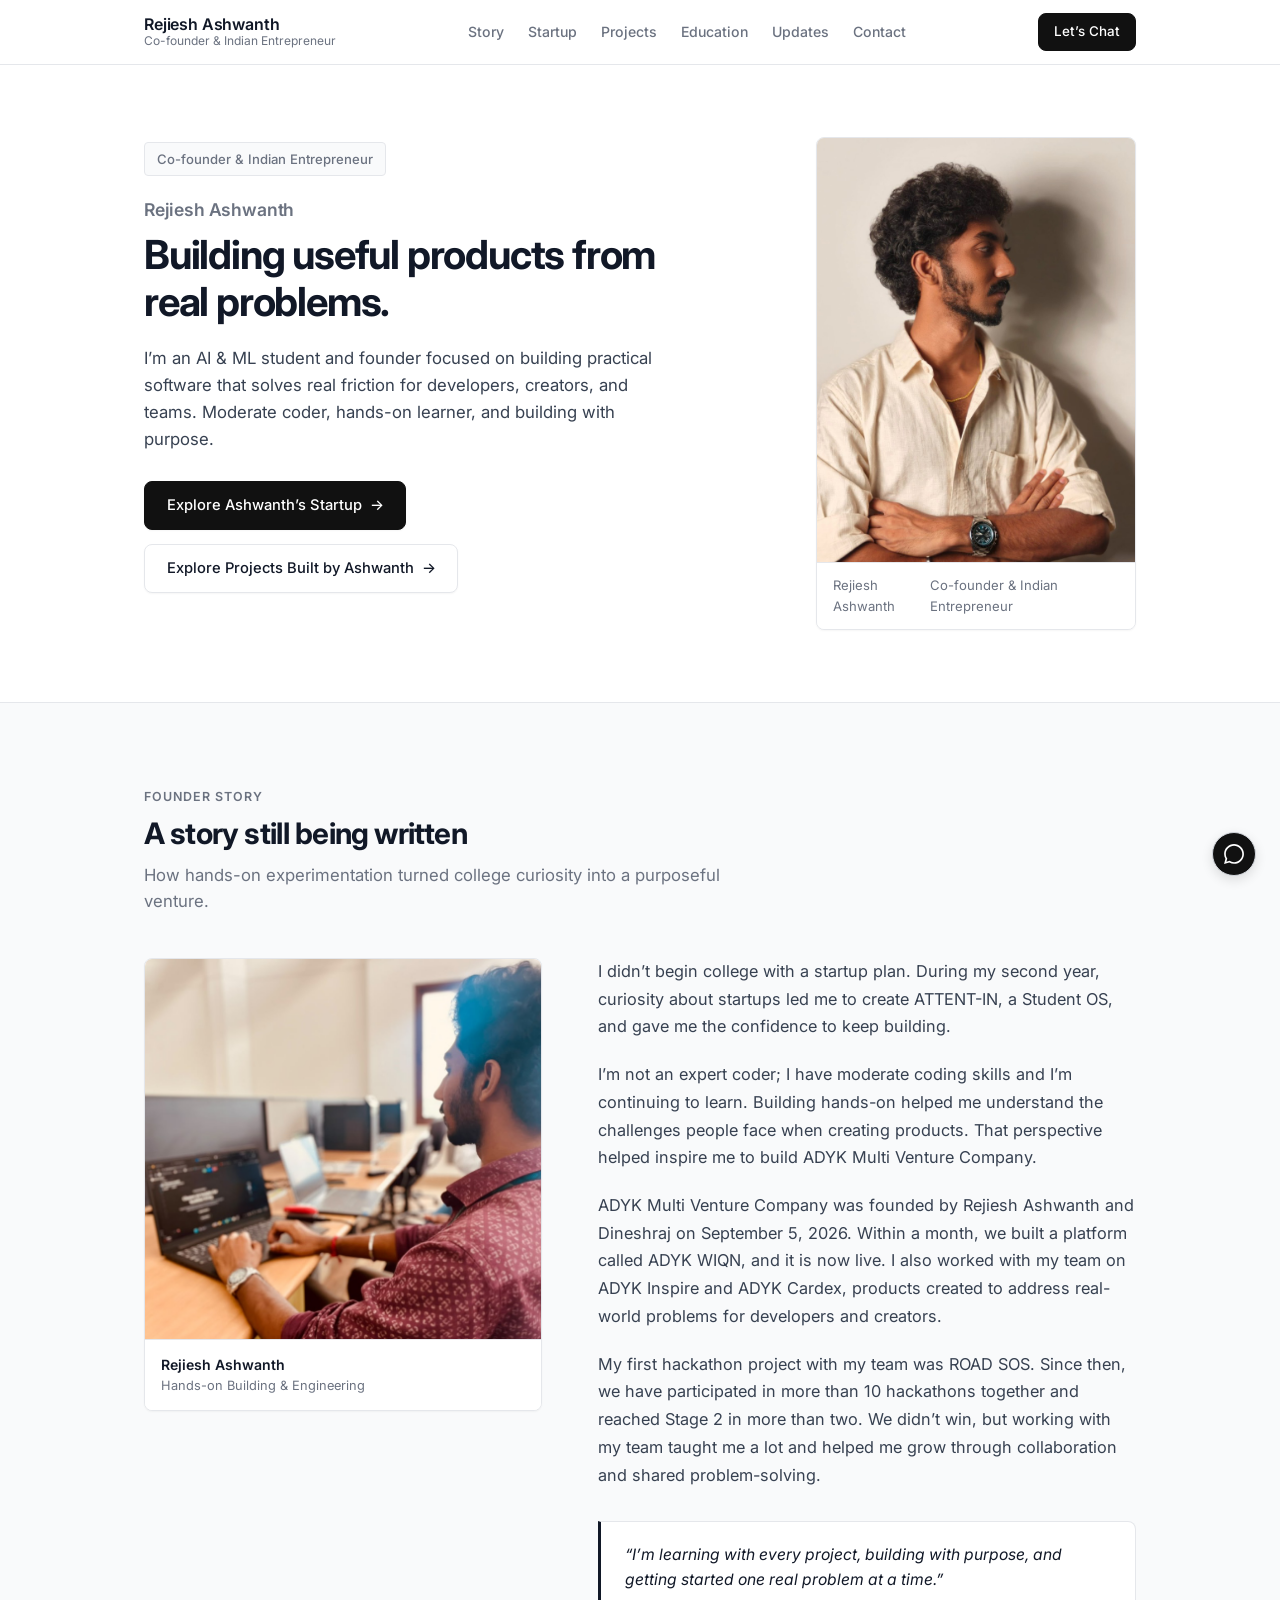
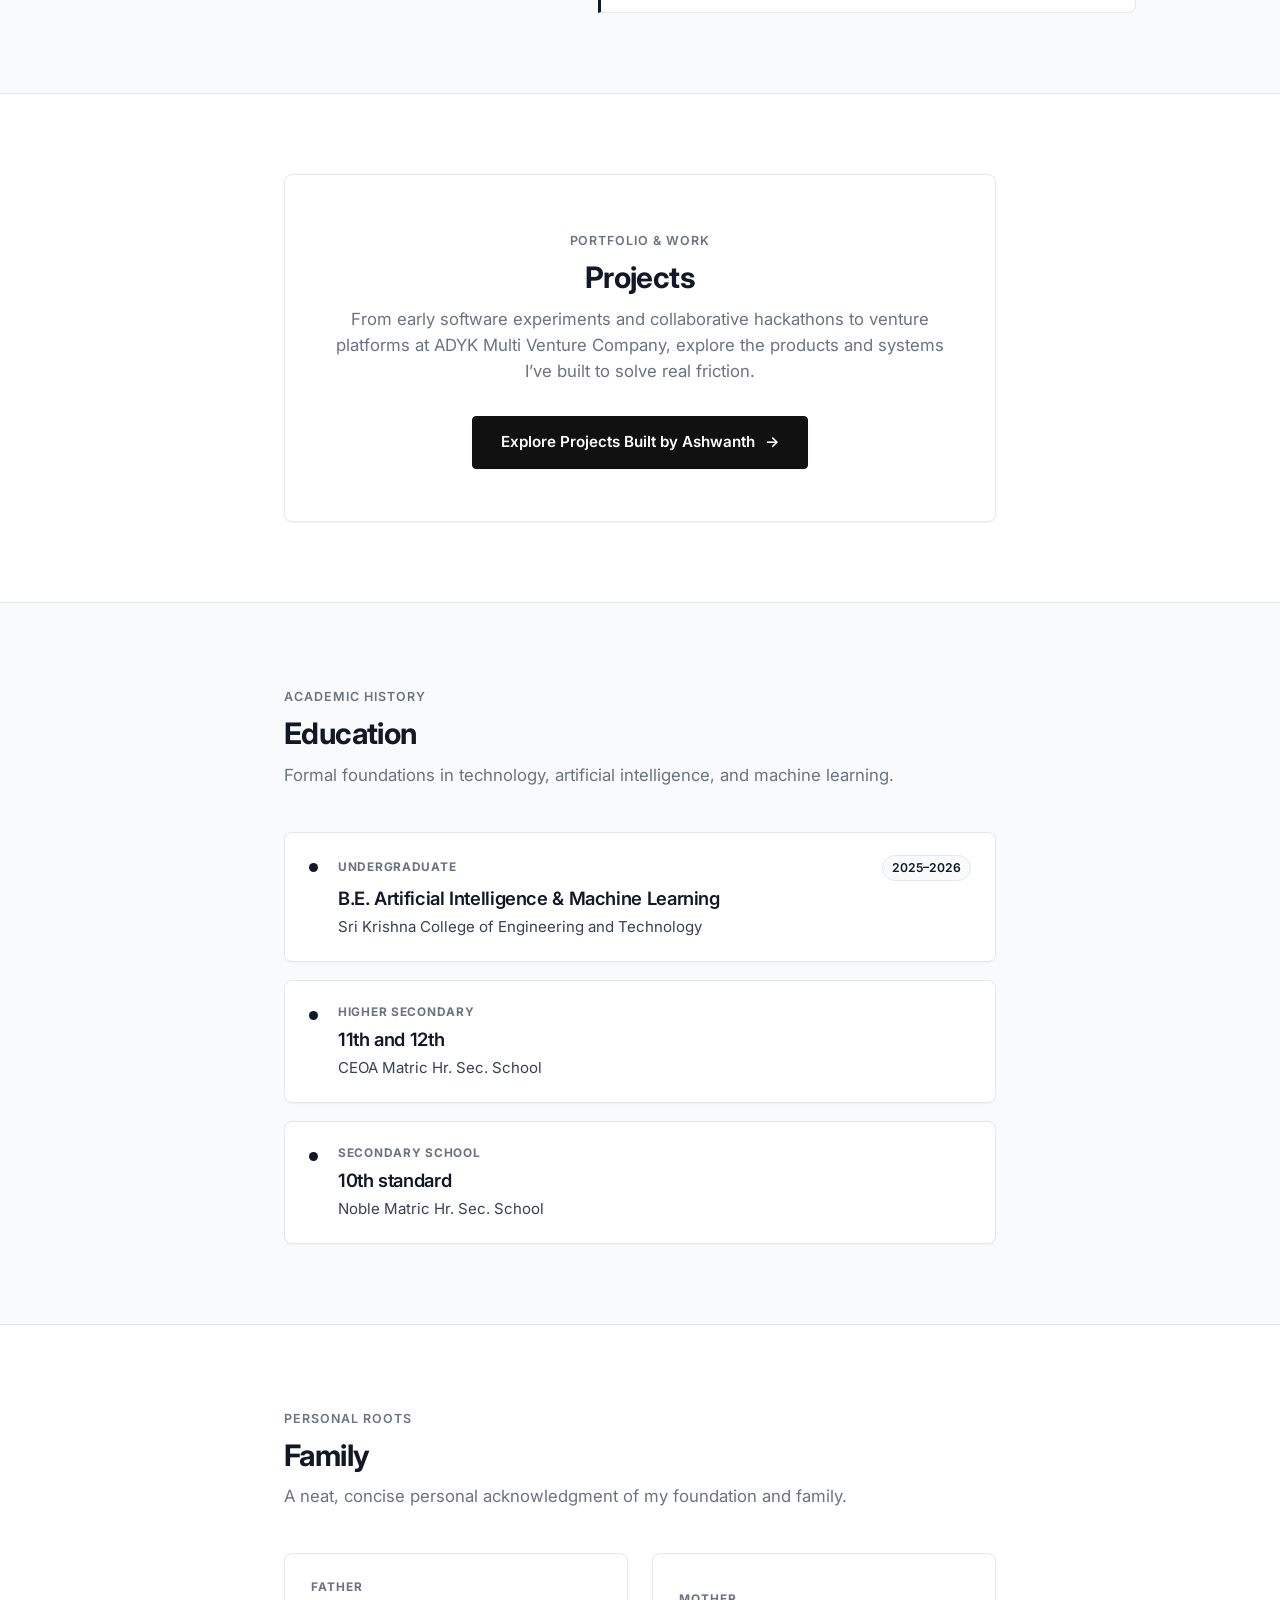
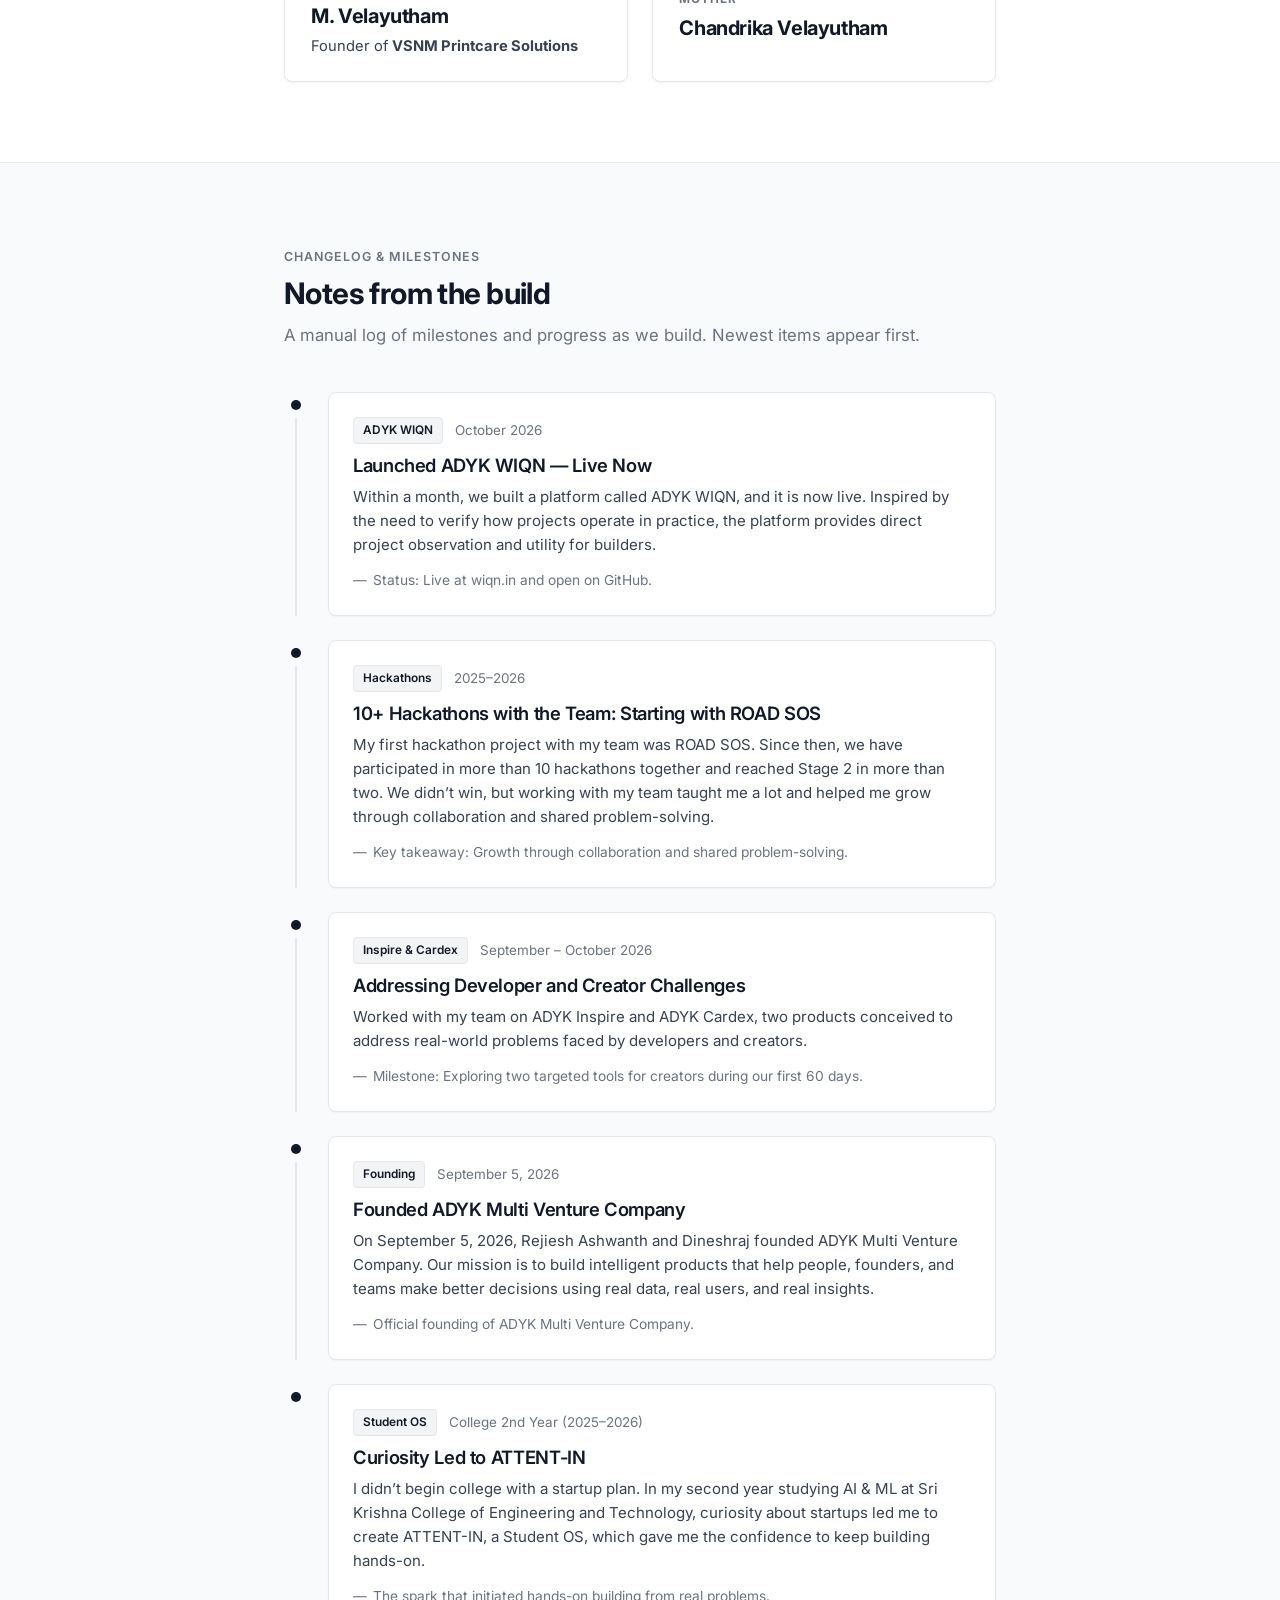
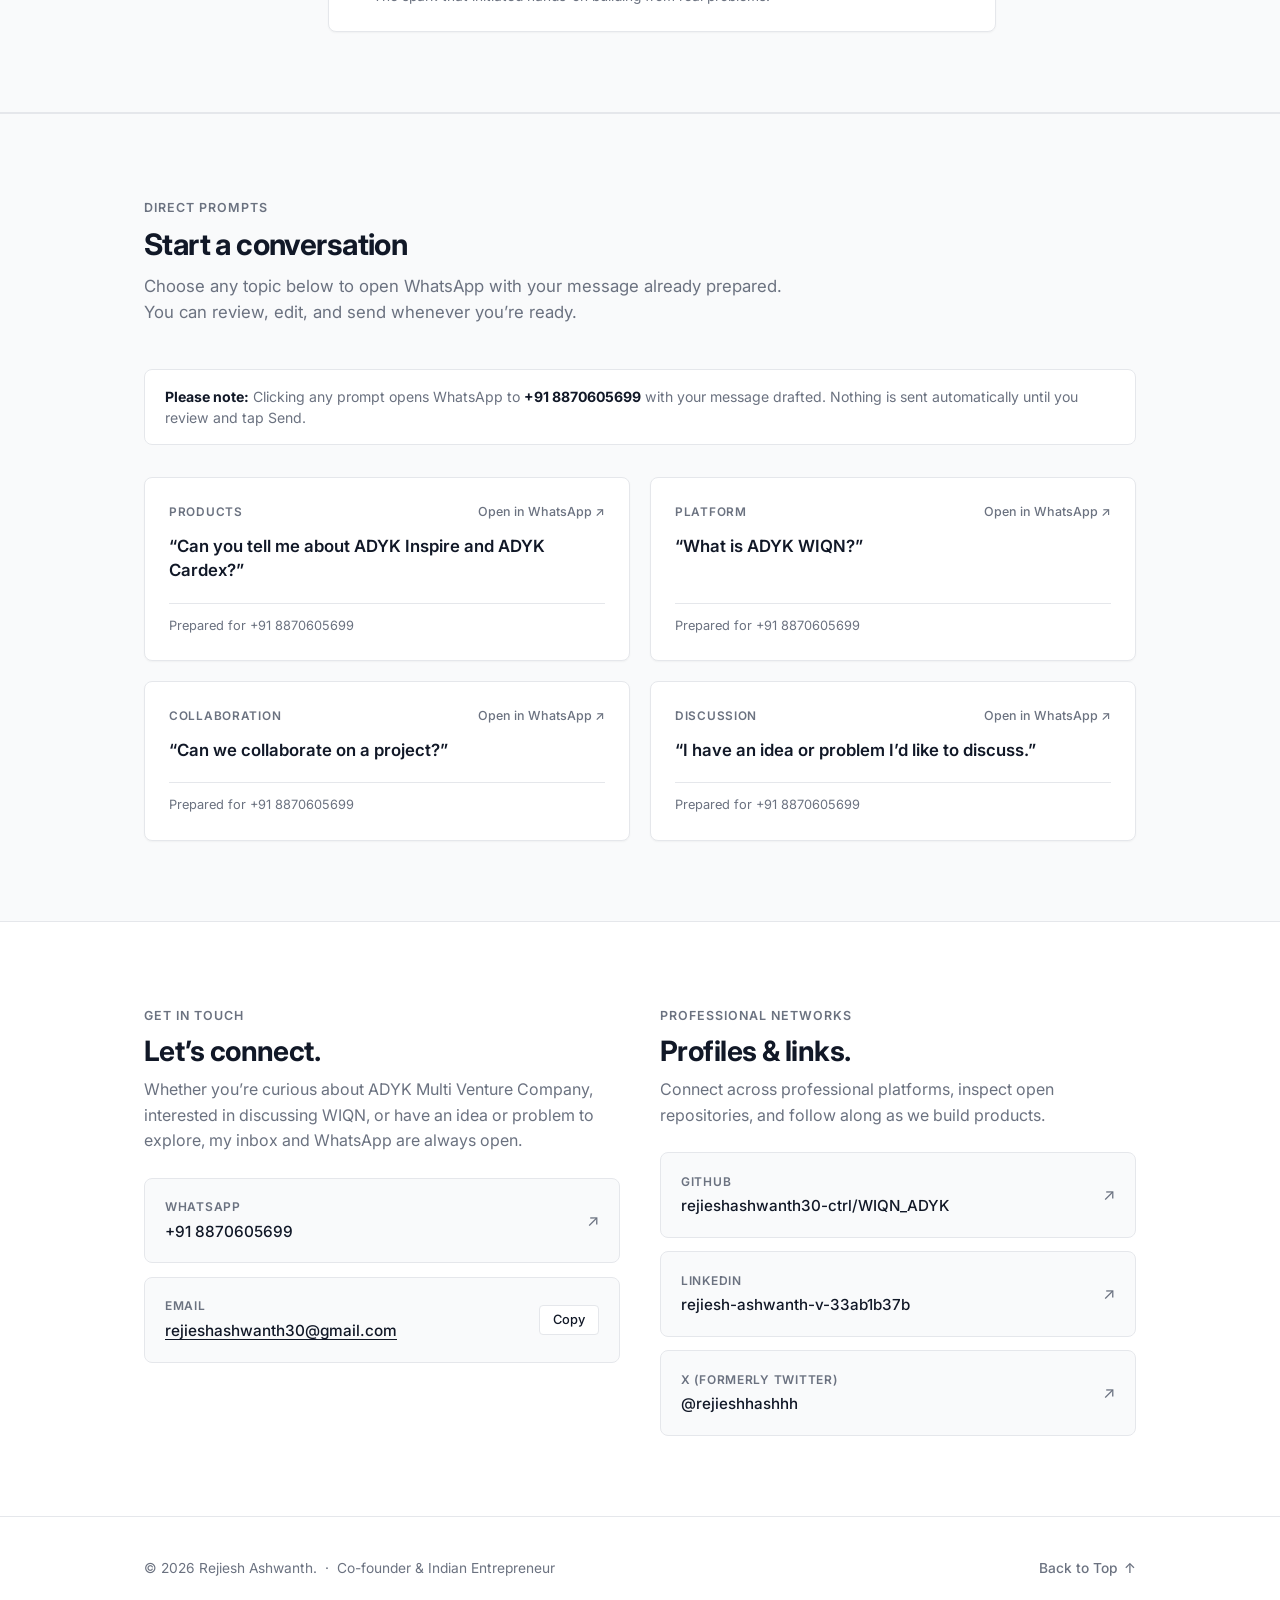
==== commit d05d4a6a: "Redesign Projects page to editorial layout, remove Live badges, fix mobile hero portrait, and update" ====
--- a/index.html
+++ b/index.html
@@ -3,18 +3,18 @@
 <head>
   <meta charset="UTF-8">
   <meta name="viewport" content="width=device-width, initial-scale=1.0">
-  <title>Rejiesh Ashwanth — Co-founder &amp; CEO, ADYK Multi Venture Company</title>
+  <title>Rejiesh Ashwanth — Co-founder &amp; Indian Entrepreneur</title>
   
   <!-- SEO Meta Tags -->
-  <meta name="description" content="Personal founder website of Rejiesh Ashwanth, Co-founder and CEO of ADYK Multi Venture Company. Building useful products from real problems.">
-  <meta name="keywords" content="Rejiesh Ashwanth, ADYK Multi Venture Company, ADYK WIQN, ADYK Inspire, ADYK Cardex, Founder, Builder, AI & ML">
+  <meta name="description" content="Personal founder website of Rejiesh Ashwanth, Co-founder and Indian Entrepreneur. Building useful products from real problems.">
+  <meta name="keywords" content="Rejiesh Ashwanth, Indian Entrepreneur, Builder, GITRIUM, ADYK WIQN, ADYK Inspire, ADYK Cardex, Founder, AI & ML">
   <meta name="author" content="Rejiesh Ashwanth">
   <meta name="theme-color" content="#ffffff">
 
   <!-- Open Graph -->
   <meta property="og:type" content="website">
-  <meta property="og:title" content="Rejiesh Ashwanth — Co-founder &amp; CEO, ADYK Multi Venture Company">
-  <meta property="og:description" content="Building useful products from real problems. Founder &amp; builder.">
+  <meta property="og:title" content="Rejiesh Ashwanth — Co-founder &amp; Indian Entrepreneur">
+  <meta property="og:description" content="Building useful products from real problems. Co-founder &amp; Indian Entrepreneur.">
   <meta property="og:image" content="assets/rejiesh-portrait.jpg">
 
   <!-- Favicon -->
@@ -40,7 +40,7 @@
       <!-- Wordmark: Plain text name and subtitle, no initials badge or icon -->
       <a href="#hero" class="nav-brand" aria-label="Rejiesh Ashwanth Home">
         <span class="brand-name">Rejiesh Ashwanth</span>
-        <span class="brand-role">Co-founder &amp; CEO, ADYK Multi Venture Company</span>
+        <span class="brand-role">Co-founder &amp; Indian Entrepreneur</span>
       </a>
 
       <!-- Desktop Navigation Menu -->
@@ -102,7 +102,7 @@
           <!-- Narrative Content -->
           <div class="hero-content reveal-on-scroll">
             <div class="hero-role-tag">
-              <span>Co-founder &amp; CEO of ADYK Multi Venture Company</span>
+              <span>Co-founder &amp; Indian Entrepreneur</span>
             </div>
 
             <span class="hero-name-label">Rejiesh Ashwanth</span>
@@ -129,12 +129,12 @@
           <div class="hero-photo-wrapper reveal-on-scroll">
             <div class="hero-photo-frame">
               <img src="assets/rejiesh-portrait.jpg" 
-                   alt="Portrait of Rejiesh Ashwanth, Co-founder and CEO of ADYK Multi Venture Company" 
+                   alt="Portrait of Rejiesh Ashwanth, Co-founder and Indian Entrepreneur" 
                    class="hero-photo-img"
                    loading="eager">
               <div class="hero-photo-caption">
                 <span>Rejiesh Ashwanth</span>
-                <span>Co-founder &amp; CEO</span>
+                <span>Co-founder &amp; Indian Entrepreneur</span>
               </div>
             </div>
           </div>
@@ -695,7 +695,7 @@
       <div class="footer-left">
         <span>© <span id="current-year">2026</span> Rejiesh Ashwanth.</span>
         <span aria-hidden="true">·</span>
-        <span>Co-founder &amp; CEO, ADYK Multi Venture Company</span>
+        <span>Co-founder &amp; Indian Entrepreneur</span>
       </div>
 
       <div class="footer-right">
--- a/css/style.css
+++ b/css/style.css
@@ -271,6 +271,7 @@
   display: flex;
   flex-direction: column;
   justify-content: center;
+  min-width: 0;
 }
 
 .brand-name {
@@ -279,6 +280,7 @@
   color: var(--text-heading);
   letter-spacing: -0.01em;
   line-height: 1.2;
+  white-space: nowrap;
 }
 
 .brand-role {
@@ -286,6 +288,9 @@
   color: var(--text-muted);
   font-weight: 400;
   line-height: 1.2;
+  white-space: nowrap;
+  overflow: hidden;
+  text-overflow: ellipsis;
 }
 
 /* Desktop Menu Links */
@@ -328,6 +333,7 @@
   display: flex;
   align-items: center;
   gap: 0.75rem;
+  flex-shrink: 0;
 }
 
 .btn-nav-chat {
@@ -497,7 +503,7 @@
 
 .hero-photo-frame {
   width: 100%;
-  max-width: 420px;
+  max-width: 320px;
   margin-left: auto;
   border-radius: var(--radius-md);
   border: 1px solid var(--border-light);
@@ -508,9 +514,10 @@
 
 .hero-photo-img {
   width: 100%;
-  height: 440px;
+  aspect-ratio: 3 / 4;
+  height: auto;
   object-fit: cover;
-  object-position: center top;
+  object-position: center 15%;
   display: block;
 }
 
@@ -777,7 +784,7 @@
    -------------------------------------------------------------------------- */
 .products-grid {
   display: grid;
-  grid-template-columns: repeat(3, 1fr);
+  grid-template-columns: repeat(2, 1fr);
   gap: 1.5rem;
 }
 
@@ -785,119 +792,131 @@
   display: flex;
   flex-direction: column;
   justify-content: space-between;
-  padding: 1.75rem;
+  padding: 1.6rem 1.75rem;
   background-color: #ffffff;
   border: 1px solid var(--border-light);
   border-radius: var(--radius-md);
   box-shadow: var(--shadow-sm);
-  transition: border-color var(--transition-fast), box-shadow var(--transition-fast);
+  transition: border-color var(--transition-fast), box-shadow var(--transition-fast), transform var(--transition-fast);
+  height: 100%;
 }
 
 .product-card:hover {
   border-color: var(--border-medium);
-  box-shadow: var(--shadow-hover);
+  box-shadow: var(--shadow-md);
+  transform: translateY(-2px);
 }
 
 .product-card-top {
-  margin-bottom: 1.5rem;
+  display: flex;
+  flex-direction: column;
+  flex-grow: 1;
+  margin-bottom: 1.25rem;
 }
 
 .product-category-row {
   display: flex;
   align-items: center;
   justify-content: space-between;
+  gap: 0.75rem;
   margin-bottom: 0.85rem;
 }
 
 .product-category {
-  font-size: 0.75rem;
+  font-size: 0.72rem;
+  font-weight: 700;
+  text-transform: uppercase;
+  letter-spacing: 0.08em;
+  color: var(--text-muted);
+}
+
+.product-status-tag {
+  display: inline-flex;
+  align-items: center;
+  font-size: 0.72rem;
   font-weight: 600;
-  text-transform: uppercase;
-  letter-spacing: 0.06em;
-  color: var(--text-muted);
-}
-
-.product-status-tag {
-  font-size: 0.74rem;
-  padding: 0.2rem 0.55rem;
-  background-color: var(--bg-muted);
+  letter-spacing: 0.03em;
+  padding: 0.2rem 0.6rem;
+  border-radius: var(--radius-full);
+  background-color: var(--bg-subtle);
   border: 1px solid var(--border-light);
-  border-radius: var(--radius-sm);
-  color: var(--text-heading);
-  font-weight: 500;
+  color: var(--text-muted);
+  white-space: nowrap;
 }
 
 .product-status-tag.status-live {
-  background-color: var(--text-heading);
+  background-color: #0f1419;
+  border-color: #0f1419;
   color: #ffffff;
-  border-color: var(--text-heading);
-  font-weight: 600;
-  letter-spacing: 0.02em;
 }
 
 .product-name {
-  font-size: 1.35rem;
+  font-size: 1.25rem;
   font-weight: 700;
   color: var(--text-heading);
-  margin-bottom: 0.75rem;
+  letter-spacing: -0.015em;
+  line-height: 1.3;
+  margin-bottom: 0.65rem;
 }
 
 .product-description {
-  font-size: 0.94rem;
+  font-size: 0.92rem;
   color: var(--text-body);
   line-height: 1.6;
+  margin-bottom: 0;
 }
 
 .product-footer {
-  padding-top: 1.25rem;
+  margin-top: auto;
+  padding-top: 1.15rem;
   border-top: 1px solid var(--border-light);
 }
 
-.product-notice-label {
-  font-size: 0.82rem;
-  color: var(--text-muted);
-  font-weight: 500;
+.product-links-group {
+  display: flex;
+  flex-wrap: wrap;
+  align-items: center;
+  gap: 0.6rem;
+}
+
+/* Polished Overview button with high contrast and consistent size */
+.btn-product-overview {
   display: inline-flex;
   align-items: center;
-  gap: 0.35rem;
-}
-
-.product-links-group {
-  display: flex;
-  flex-wrap: wrap;
-  align-items: center;
-  gap: 0.65rem;
-}
-
-.btn-product-live {
-  display: inline-flex;
-  align-items: center;
-  gap: 0.35rem;
-  padding: 0.48rem 0.9rem;
-  font-size: 0.82rem;
-  font-weight: 500;
-  background-color: var(--btn-primary-bg);
-  color: var(--btn-primary-text);
+  justify-content: center;
+  gap: 0.45rem;
+  min-height: 38px;
+  padding: 0.52rem 1.15rem;
+  font-size: 0.84rem;
+  font-weight: 600;
+  background-color: #0f1419;
+  color: #ffffff;
   border-radius: var(--radius-sm);
-  border: 1px solid var(--btn-primary-bg);
+  border: 1px solid #0f1419;
   box-shadow: var(--shadow-sm);
   transition: background-color var(--transition-fast), transform var(--transition-fast);
-}
-
-.btn-product-live:hover {
-  background-color: var(--btn-primary-hover);
-  color: var(--btn-primary-text);
-}
-
-.btn-product-live:active {
+  white-space: nowrap;
+}
+
+.btn-product-overview:hover {
+  background-color: #272f37;
+  color: #ffffff;
+  transform: translateY(-1px);
+}
+
+.btn-product-overview:active {
   transform: translateY(1px);
 }
 
+/* Secondary external links (Visit, GitHub) */
+.btn-product-live,
 .btn-product-github {
   display: inline-flex;
   align-items: center;
-  gap: 0.35rem;
-  padding: 0.48rem 0.9rem;
+  justify-content: center;
+  gap: 0.4rem;
+  min-height: 38px;
+  padding: 0.52rem 0.95rem;
   font-size: 0.82rem;
   font-weight: 500;
   background-color: #ffffff;
@@ -906,41 +925,199 @@
   border: 1px solid var(--border-medium);
   box-shadow: var(--shadow-sm);
   transition: background-color var(--transition-fast), border-color var(--transition-fast), transform var(--transition-fast);
-}
-
+  white-space: nowrap;
+}
+
+.btn-product-live:hover,
 .btn-product-github:hover {
-  background-color: var(--bg-muted);
+  background-color: var(--bg-subtle);
   border-color: var(--text-heading);
   color: var(--text-heading);
-}
-
+  transform: translateY(-1px);
+}
+
+.btn-product-live:active,
 .btn-product-github:active {
   transform: translateY(1px);
 }
 
-.btn-product-overview {
+/* --------------------------------------------------------------------------
+   9B. EDITORIAL PORTFOLIO PRESENTATION (projects.html)
+   Refined, architectural presentation with index numbers, narrative layout,
+   high-contrast Overview buttons, and clean typographic hierarchy.
+   -------------------------------------------------------------------------- */
+.container-editorial {
+  max-width: 980px;
+}
+
+.portfolio-editorial-section {
+  padding-top: 1.25rem;
+  padding-bottom: 4.5rem;
+}
+
+.portfolio-editorial-header {
+  margin-bottom: 2.75rem;
+  padding-bottom: 1.75rem;
+  border-bottom: 2px solid var(--text-heading);
+}
+
+.portfolio-editorial-title {
+  font-size: clamp(2rem, 5vw, 2.75rem);
+  font-weight: 700;
+  color: var(--text-heading);
+  letter-spacing: -0.03em;
+  line-height: 1.15;
+  margin-top: 0.35rem;
+  margin-bottom: 0.85rem;
+}
+
+.portfolio-editorial-lead {
+  font-size: clamp(1rem, 2.2vw, 1.12rem);
+  color: var(--text-body);
+  line-height: 1.65;
+  max-width: 780px;
+  margin: 0;
+}
+
+.portfolio-editorial-list {
+  display: flex;
+  flex-direction: column;
+}
+
+.editorial-project-row {
+  display: grid;
+  grid-template-columns: 220px 1fr;
+  gap: 2.5rem;
+  padding: 2.75rem 0;
+  border-bottom: 1px solid var(--border-light);
+  transition: background-color var(--transition-fast);
+}
+
+.editorial-project-row:hover {
+  background-color: rgba(0, 0, 0, 0.012);
+}
+
+.editorial-row-meta {
+  display: flex;
+  flex-direction: column;
+  gap: 0.65rem;
+  padding-top: 0.2rem;
+}
+
+.editorial-index {
+  font-family: var(--font-mono, 'Courier New', monospace);
+  font-size: 1.15rem;
+  font-weight: 700;
+  color: var(--text-muted);
+  letter-spacing: 0.04em;
+}
+
+.editorial-category {
+  font-size: 0.75rem;
+  font-weight: 700;
+  text-transform: uppercase;
+  letter-spacing: 0.08em;
+  color: var(--text-muted);
+  line-height: 1.4;
+}
+
+.editorial-row-content {
+  display: flex;
+  flex-direction: column;
+}
+
+.editorial-title {
+  font-size: clamp(1.25rem, 2.8vw, 1.55rem);
+  font-weight: 700;
+  color: var(--text-heading);
+  letter-spacing: -0.02em;
+  line-height: 1.3;
+  margin-bottom: 0.75rem;
+}
+
+.editorial-desc {
+  font-size: 0.96rem;
+  color: var(--text-body);
+  line-height: 1.65;
+  margin-bottom: 1.35rem;
+  max-width: 680px;
+}
+
+.editorial-actions {
+  display: flex;
+  flex-wrap: wrap;
+  align-items: center;
+  gap: 0.75rem;
+}
+
+/* High-contrast Overview button */
+.btn-editorial-overview {
   display: inline-flex;
   align-items: center;
-  gap: 0.35rem;
-  padding: 0.48rem 0.9rem;
-  font-size: 0.82rem;
+  justify-content: center;
+  gap: 0.5rem;
+  min-height: 40px;
+  padding: 0.55rem 1.25rem;
+  font-size: 0.86rem;
   font-weight: 600;
-  background-color: var(--btn-primary-bg);
-  color: var(--btn-primary-text);
+  background-color: #0f1419;
+  color: #ffffff;
   border-radius: var(--radius-sm);
-  border: 1px solid var(--btn-primary-bg);
+  border: 1px solid #0f1419;
   box-shadow: var(--shadow-sm);
   transition: background-color var(--transition-fast), transform var(--transition-fast);
-}
-
-.btn-product-overview:hover {
-  background-color: var(--btn-primary-hover);
-  color: var(--btn-primary-text);
+  text-decoration: none;
+  white-space: nowrap;
+}
+
+.btn-editorial-overview:hover {
+  background-color: #272f37;
+  color: #ffffff;
   transform: translateY(-1px);
 }
 
-.btn-product-overview:active {
+.btn-editorial-overview:active {
   transform: translateY(1px);
+}
+
+/* Secondary links (Visit, GitHub) */
+.btn-editorial-link {
+  display: inline-flex;
+  align-items: center;
+  justify-content: center;
+  gap: 0.45rem;
+  min-height: 40px;
+  padding: 0.55rem 1.05rem;
+  font-size: 0.84rem;
+  font-weight: 500;
+  background-color: #ffffff;
+  color: var(--text-heading);
+  border-radius: var(--radius-sm);
+  border: 1px solid var(--border-medium);
+  box-shadow: var(--shadow-sm);
+  transition: background-color var(--transition-fast), border-color var(--transition-fast), transform var(--transition-fast);
+  text-decoration: none;
+  white-space: nowrap;
+}
+
+.btn-editorial-link:hover {
+  background-color: var(--bg-subtle);
+  border-color: var(--text-heading);
+  color: var(--text-heading);
+  transform: translateY(-1px);
+}
+
+.btn-editorial-link:active {
+  transform: translateY(1px);
+}
+
+.portfolio-editorial-cta {
+  background-color: var(--bg-subtle);
+  border: 1px solid var(--border-light);
+  border-radius: var(--radius-md);
+  padding: 2.25rem 2rem;
+  text-align: center;
+  margin-top: 3.5rem;
 }
 
 /* --------------------------------------------------------------------------
@@ -1294,8 +1471,8 @@
 
 /* Dedicated Projects Page */
 .projects-back-bar {
-  padding-top: 1.5rem;
-  padding-bottom: 0.5rem;
+  padding-top: 1.25rem;
+  padding-bottom: 0.25rem;
 }
 
 .btn-back-home {
@@ -1318,72 +1495,50 @@
   background-color: var(--bg-muted);
 }
 
-.projects-page-hero {
-  padding-top: 1.5rem;
-  padding-bottom: 2.5rem;
-}
-
-.projects-group-section {
-  margin-bottom: 4rem;
-}
-
-.projects-group-section:last-of-type {
-  margin-bottom: 2.5rem;
-}
-
-.projects-group-header {
+.projects-page-section {
+  padding-top: 0.85rem;
+  padding-bottom: 3.5rem;
+}
+
+.projects-intro-block {
   margin-bottom: 1.75rem;
-  border-bottom: 1px solid var(--border-light);
-  padding-bottom: 1rem;
-}
-
-.projects-group-kicker {
-  font-size: 0.76rem;
-  font-weight: 600;
-  text-transform: uppercase;
-  letter-spacing: 0.08em;
-  color: var(--text-muted);
-  display: block;
-  margin-bottom: 0.35rem;
-}
-
-.projects-group-title {
-  font-size: 1.5rem;
+  max-width: 780px;
+}
+
+.projects-page-title {
+  font-size: clamp(1.85rem, 4.5vw, 2.35rem);
   font-weight: 700;
   color: var(--text-heading);
-  margin-bottom: 0.4rem;
-}
-
-.projects-group-desc {
-  font-size: 0.94rem;
-  color: var(--text-body);
-  max-width: 680px;
+  letter-spacing: -0.025em;
+  line-height: 1.2;
+  margin-top: 0.35rem;
+  margin-bottom: 0.65rem;
+}
+
+.projects-page-intro {
+  font-size: clamp(0.95rem, 2.2vw, 1.05rem);
+  color: var(--text-muted);
   line-height: 1.6;
-}
-
-.products-grid-2col {
-  display: grid;
-  grid-template-columns: repeat(2, 1fr);
-  gap: 1.5rem;
+  margin: 0;
 }
 
 .projects-cta-box {
   background-color: var(--bg-subtle);
   border: 1px solid var(--border-light);
   border-radius: var(--radius-md);
-  padding: 2.5rem 2rem;
+  padding: 2.25rem 2rem;
   text-align: center;
-  margin-top: 3.5rem;
-}
-
-.projects-cta-box h3 {
+  margin-top: 2.75rem;
+}
+
+.projects-cta-heading {
   font-size: 1.25rem;
-  font-weight: 600;
-  margin-bottom: 0.6rem;
-  color: var(--text-heading);
-}
-
-.projects-cta-box p {
+  font-weight: 700;
+  color: var(--text-heading);
+  margin-bottom: 0.5rem;
+}
+
+.projects-cta-text {
   font-size: 0.92rem;
   color: var(--text-muted);
   max-width: 580px;
@@ -2199,12 +2354,14 @@
   }
 
   .hero-photo-frame {
-    max-width: 100%;
-    margin-left: 0;
+    max-width: 280px;
+    margin: 0 auto;
   }
 
   .hero-photo-img {
-    height: 340px;
+    aspect-ratio: 3 / 4;
+    height: auto;
+    object-position: center 15%;
   }
 
   .story-grid {
@@ -2393,14 +2550,51 @@
     min-height: 40px;
   }
 
+  .hero-photo-frame {
+    max-width: 280px;
+    margin: 0 auto;
+  }
+
   .hero-photo-img {
-    height: 280px;
-    object-position: center 20%;
+    aspect-ratio: 3 / 4;
+    height: auto;
+    object-position: center 15%;
   }
 
   .hero-photo-caption {
     padding: 0.5rem 0.75rem;
     font-size: 0.74rem;
+  }
+
+  /* Editorial Portfolio Responsive */
+  .editorial-project-row {
+    grid-template-columns: 1fr;
+    gap: 0.85rem;
+    padding: 2rem 0;
+  }
+
+  .editorial-row-meta {
+    flex-direction: row;
+    align-items: baseline;
+    gap: 0.85rem;
+    padding-top: 0;
+  }
+
+  .editorial-index {
+    font-size: 1rem;
+  }
+
+  .portfolio-editorial-header {
+    margin-bottom: 1.75rem;
+    padding-bottom: 1.25rem;
+  }
+
+  .portfolio-editorial-title {
+    font-size: 1.75rem;
+  }
+
+  .portfolio-editorial-lead {
+    font-size: 0.95rem;
   }
 
   /* Founder Story */
@@ -2652,6 +2846,33 @@
     justify-content: center;
   }
 
+  .projects-page-section {
+    padding-top: 0.5rem;
+    padding-bottom: 2.5rem;
+  }
+
+  .projects-intro-block {
+    margin-bottom: 1.25rem;
+  }
+
+  .projects-page-title {
+    font-size: 1.6rem;
+    margin-bottom: 0.45rem;
+  }
+
+  .projects-page-intro {
+    font-size: 0.88rem;
+    line-height: 1.5;
+  }
+
+  .btn-product-overview,
+  .btn-product-live,
+  .btn-product-github {
+    min-height: 38px;
+    font-size: 0.8rem;
+    padding: 0.48rem 0.85rem;
+  }
+
   .projects-group-section {
     margin-bottom: 2.5rem;
   }
@@ -2945,8 +3166,41 @@
     font-size: 0.85rem;
   }
 
+  .hero-photo-frame {
+    max-width: 260px;
+    margin: 0 auto;
+  }
+
   .hero-photo-img {
-    height: clamp(180px, 48vw, 240px);
+    aspect-ratio: 3 / 4;
+    height: auto;
+    object-position: center 15%;
+  }
+
+  /* Editorial Portfolio Responsive */
+  .portfolio-editorial-section {
+    padding-top: 0.5rem;
+    padding-bottom: 2.5rem;
+  }
+
+  .portfolio-editorial-title {
+    font-size: 1.5rem;
+  }
+
+  .editorial-title {
+    font-size: 1.2rem;
+  }
+
+  .editorial-desc {
+    font-size: 0.9rem;
+    margin-bottom: 1rem;
+  }
+
+  .btn-editorial-overview,
+  .btn-editorial-link {
+    min-height: 38px;
+    font-size: 0.82rem;
+    padding: 0.5rem 0.95rem;
   }
 
   .story-photo-img {
@@ -2992,11 +3246,13 @@
     gap: 0.45rem;
   }
 
-  .btn-product-live, .btn-product-github {
+  .btn-product-overview,
+  .btn-product-live,
+  .btn-product-github {
     width: 100%;
     justify-content: center;
-    padding: 0.45rem 0.75rem;
-    font-size: 0.78rem;
+    padding: 0.5rem 0.75rem;
+    font-size: 0.8rem;
     box-sizing: border-box;
   }
 
@@ -3021,9 +3277,17 @@
     width: 100%;
   }
 
-  .projects-page-hero {
-    padding-top: 1rem;
-    padding-bottom: 1.75rem;
+  .projects-page-section {
+    padding-top: 0.5rem;
+    padding-bottom: 2rem;
+  }
+
+  .projects-intro-block {
+    margin-bottom: 1rem;
+  }
+
+  .projects-page-title {
+    font-size: 1.45rem;
   }
 
   .project-detail-hero {
@@ -3212,10 +3476,26 @@
 
   .brand-name {
     font-size: 0.88rem;
+    white-space: nowrap;
   }
 
   .brand-role {
     font-size: 0.66rem;
+    white-space: nowrap;
+    overflow: hidden;
+    text-overflow: ellipsis;
+    max-width: 150px;
+  }
+
+  .hero-photo-frame {
+    max-width: 230px;
+    margin: 0 auto;
+  }
+
+  .hero-photo-img {
+    aspect-ratio: 3 / 4;
+    height: auto;
+    object-position: center 15%;
   }
 
   .btn-nav-chat {
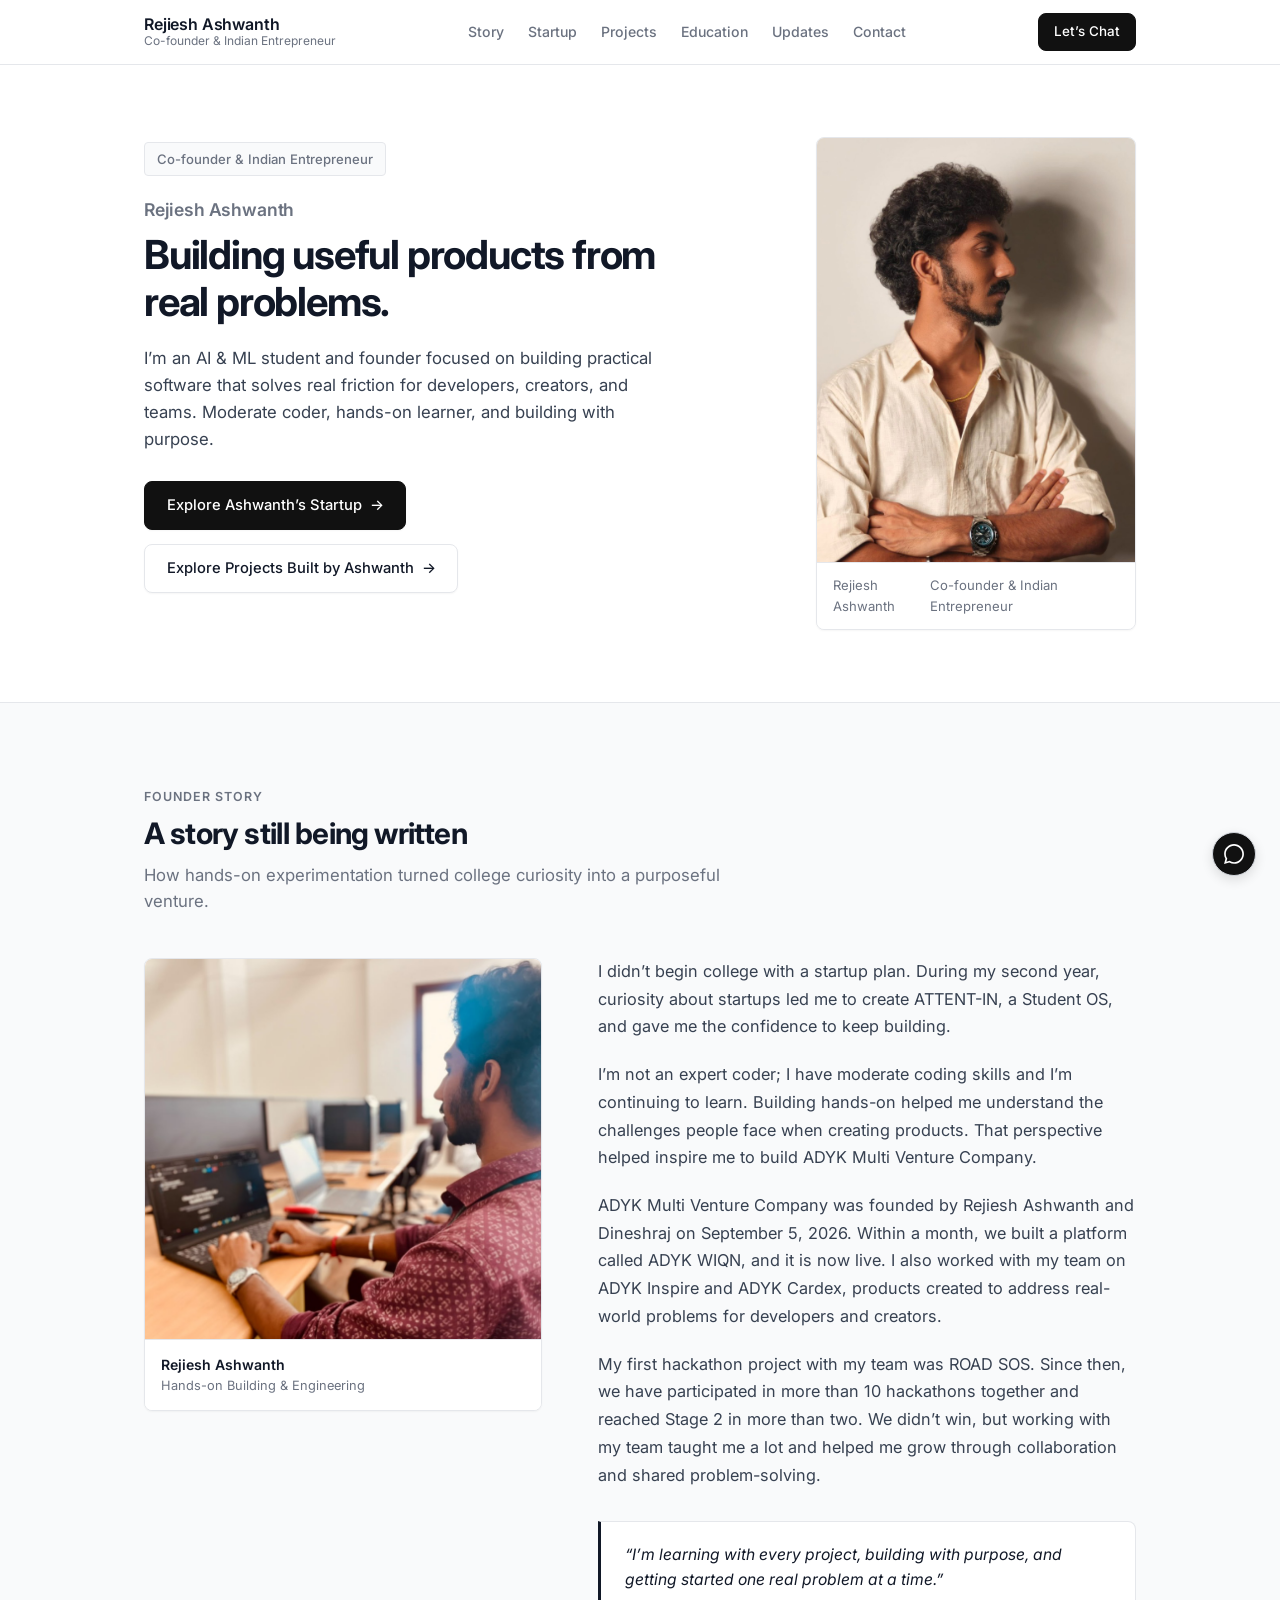
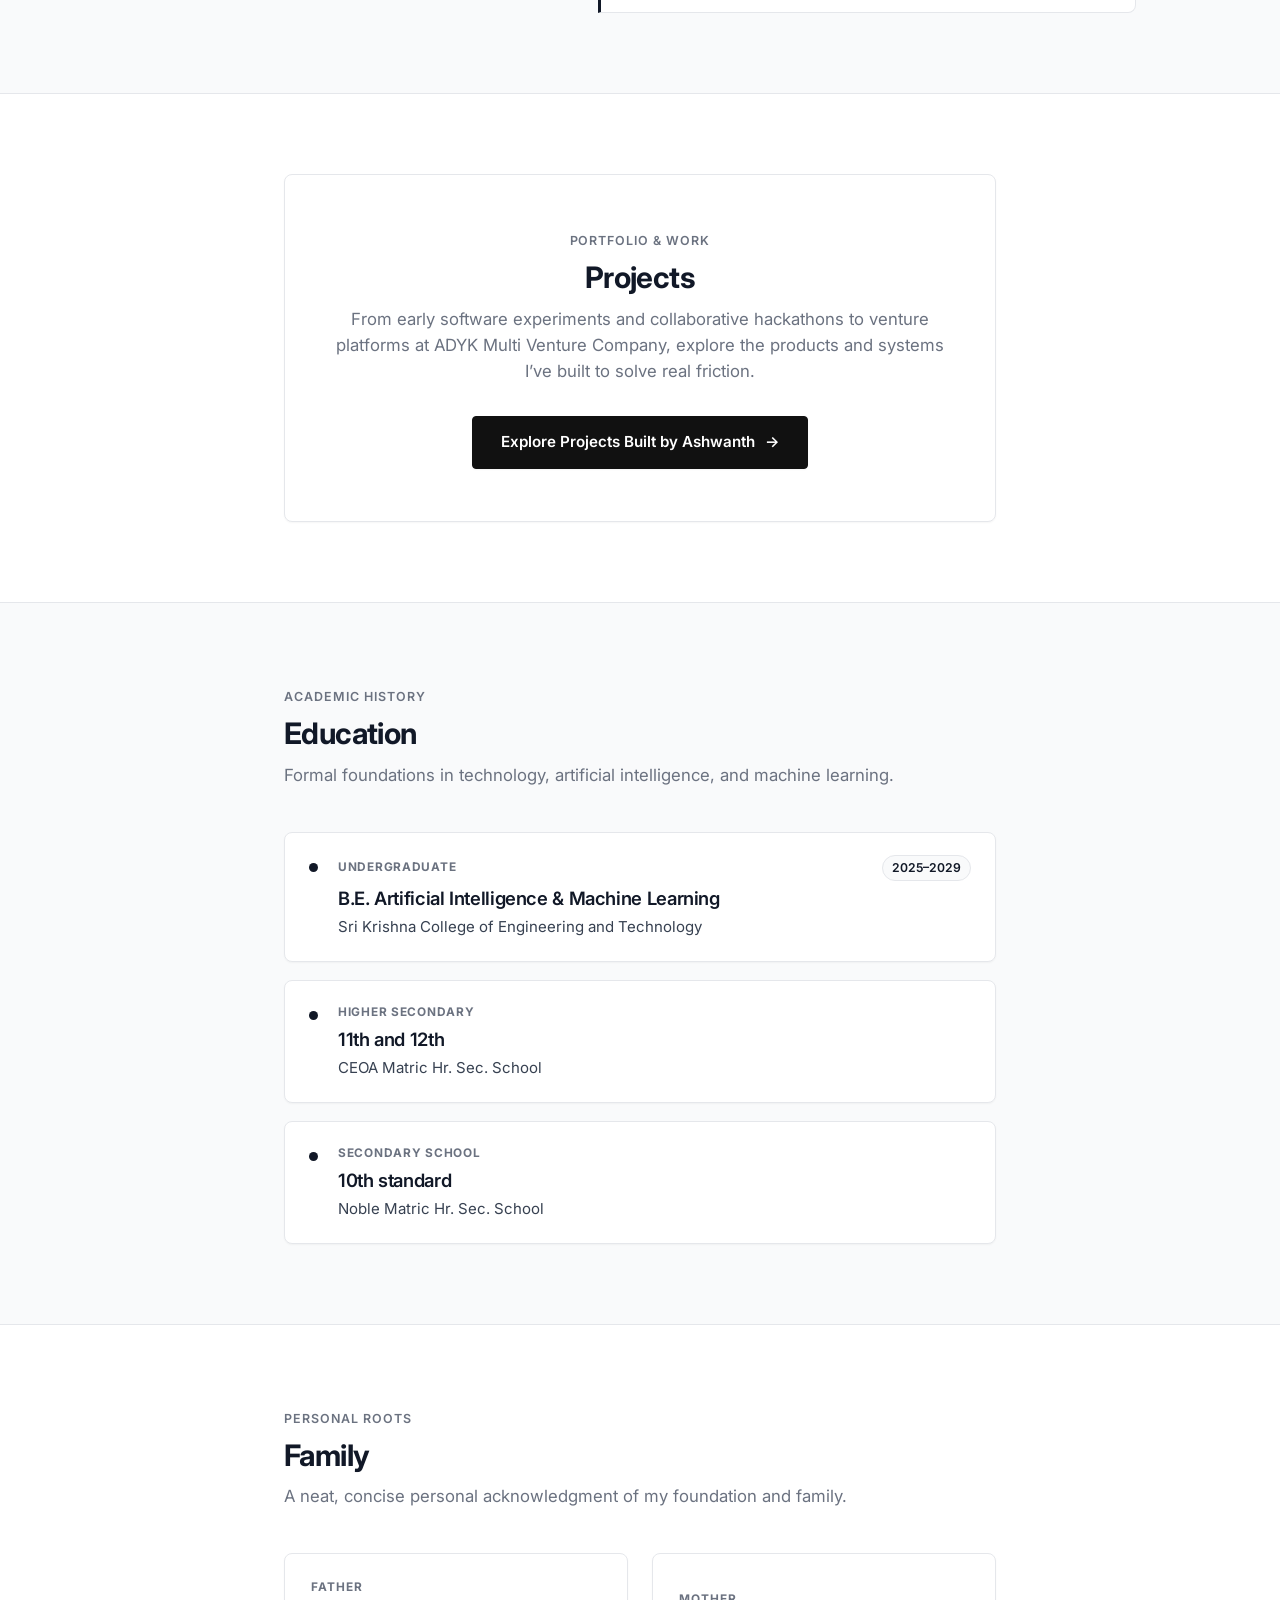
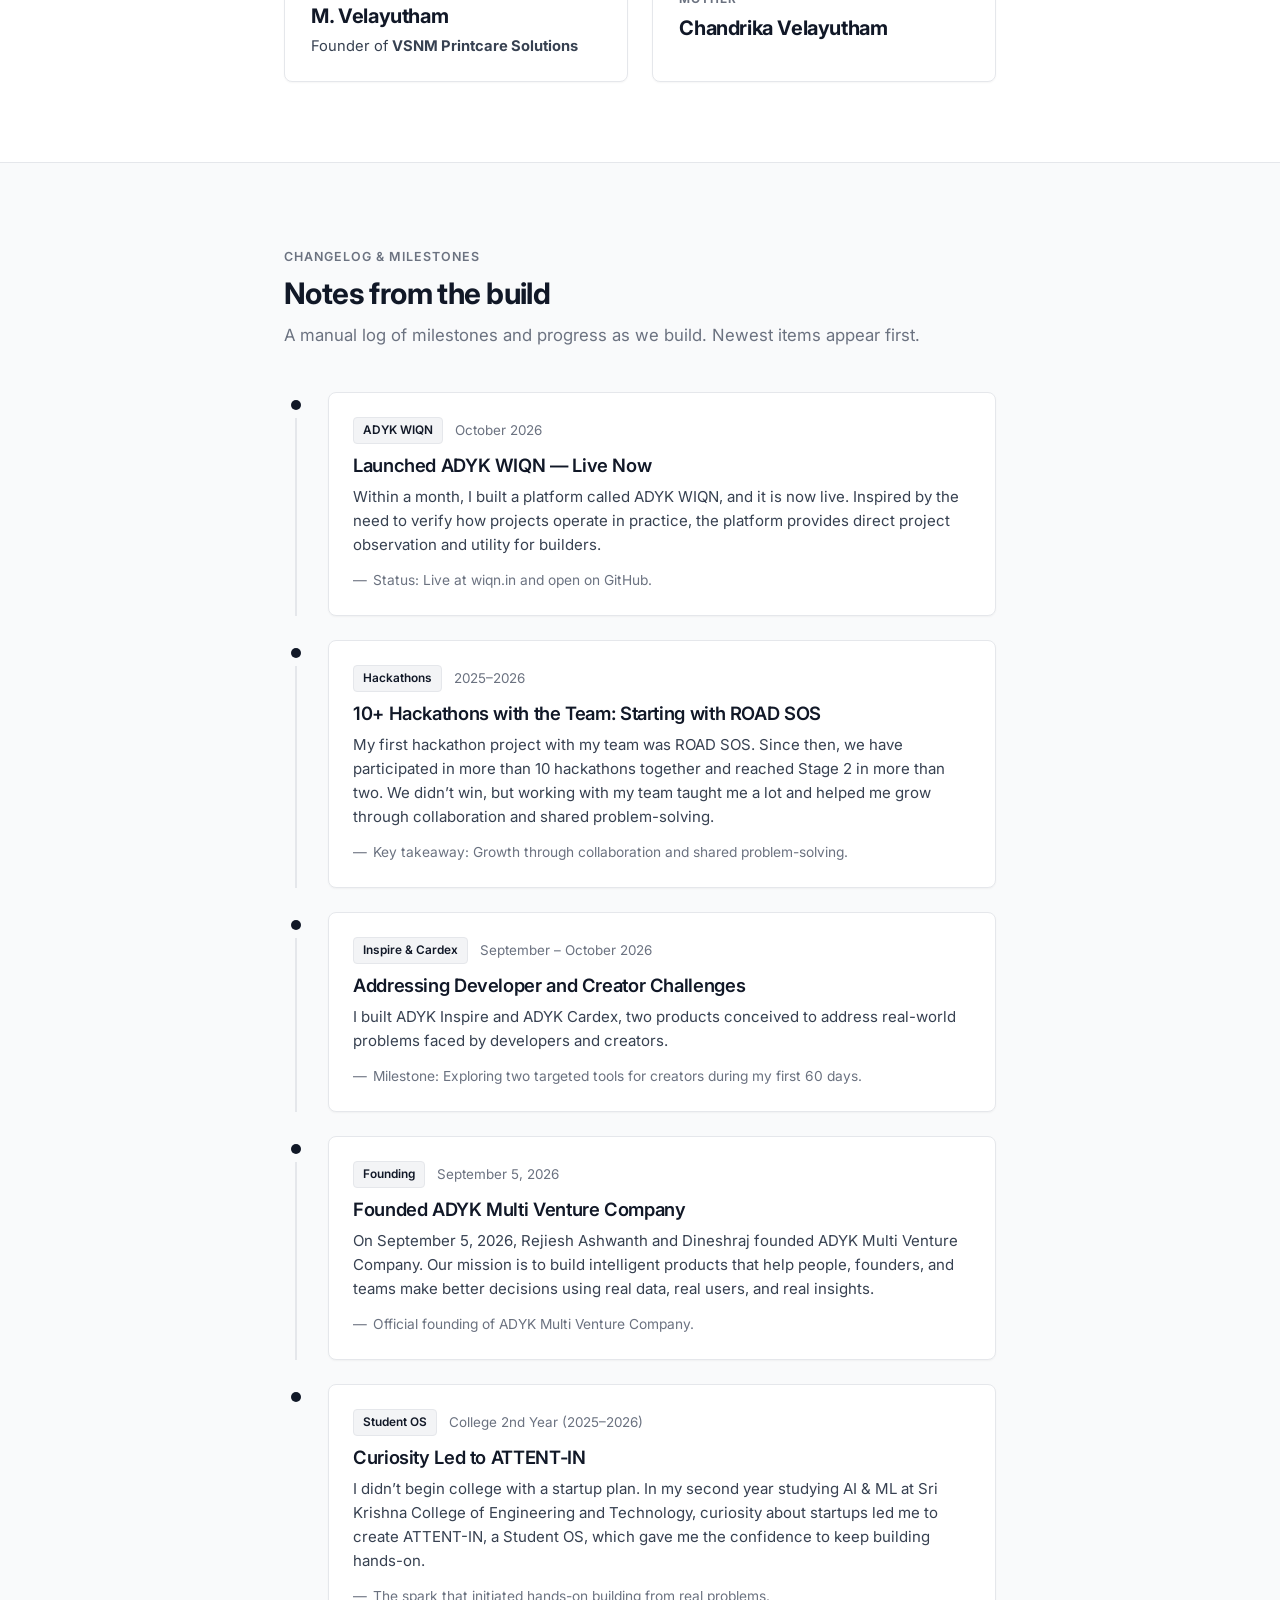
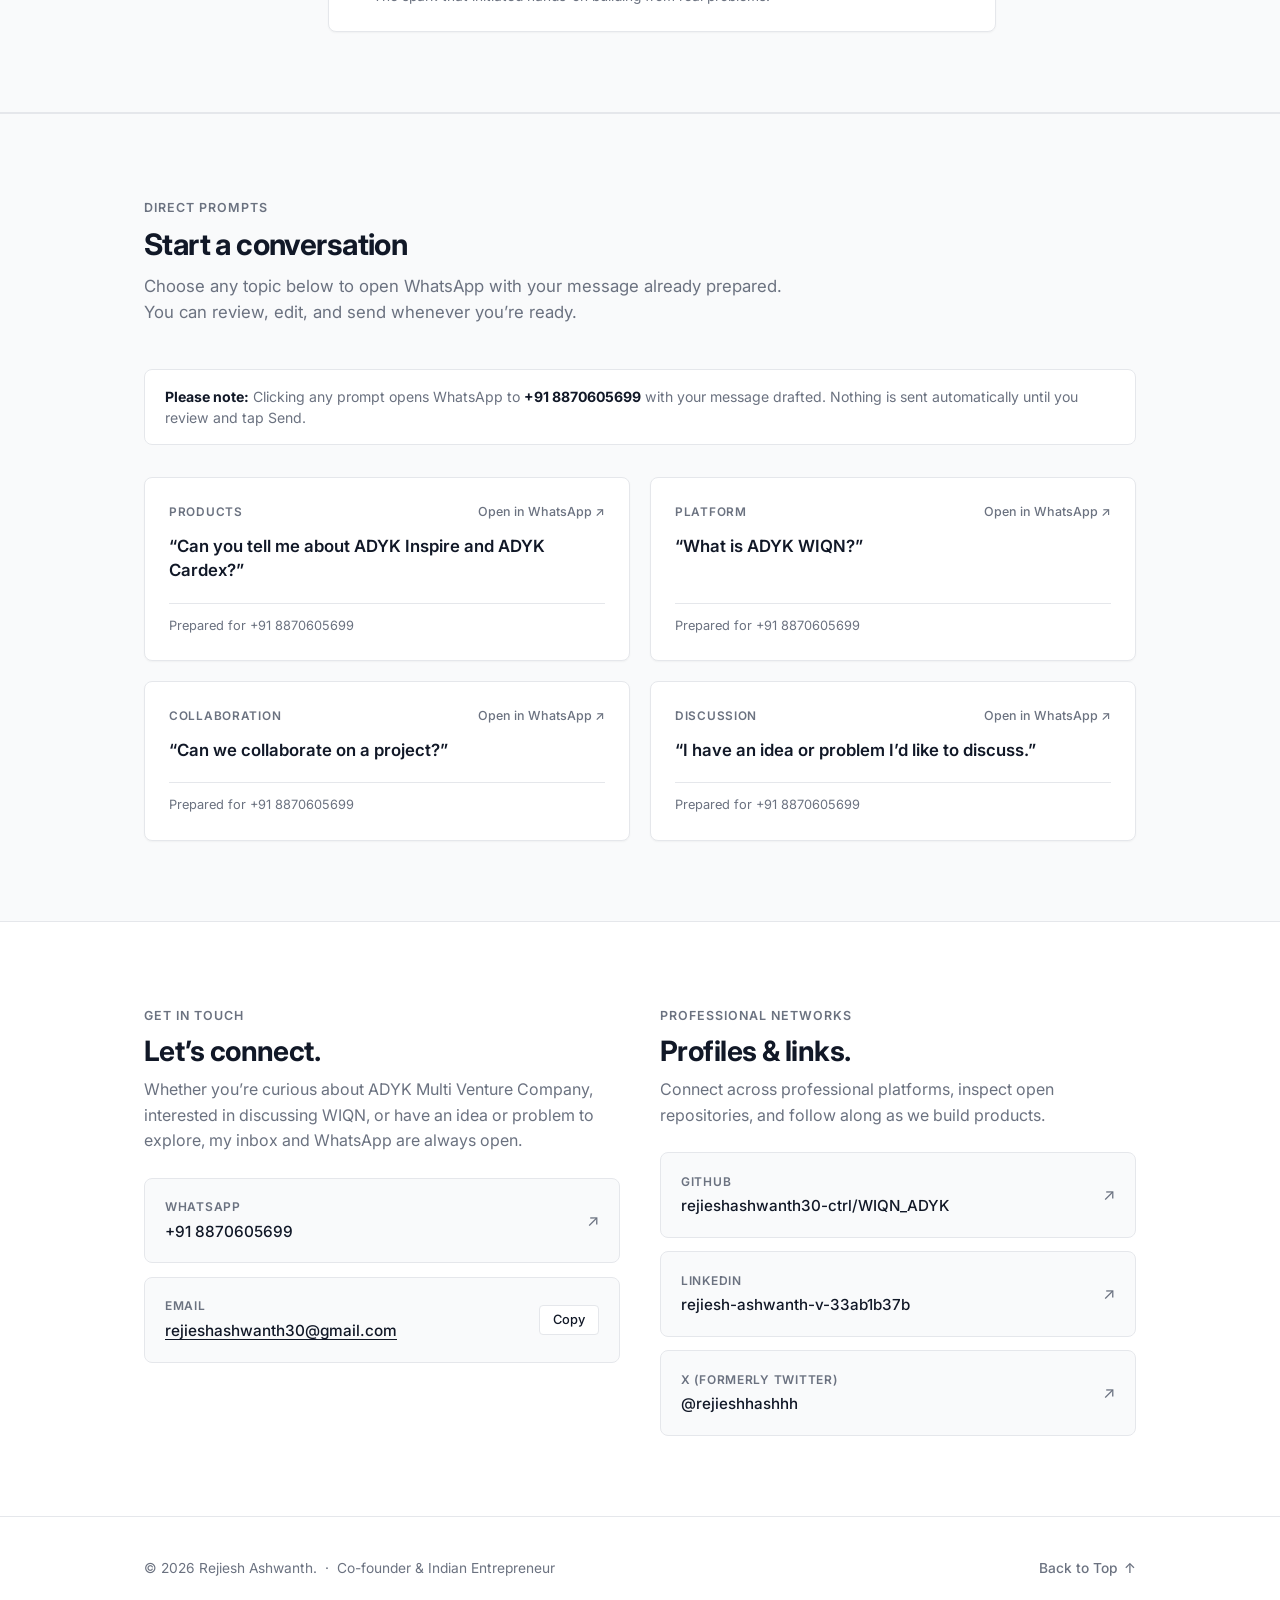
==== commit 06209104: "Update Education date range to 2025-2029 and use first-person singular for WIQN, Inspire, and Cardex" ====
--- a/index.html
+++ b/index.html
@@ -7,7 +7,7 @@
   
   <!-- SEO Meta Tags -->
   <meta name="description" content="Personal founder website of Rejiesh Ashwanth, Co-founder and Indian Entrepreneur. Building useful products from real problems.">
-  <meta name="keywords" content="Rejiesh Ashwanth, Indian Entrepreneur, Builder, GITRIUM, ADYK WIQN, ADYK Inspire, ADYK Cardex, Founder, AI & ML">
+  <meta name="keywords" content="Rejiesh Ashwanth, Indian Entrepreneur, Builder, MarrowNode, GITRIUM, ADYK WIQN, ADYK Inspire, ADYK Cardex, Founder, AI & ML">
   <meta name="author" content="Rejiesh Ashwanth">
   <meta name="theme-color" content="#ffffff">
 
@@ -253,7 +253,7 @@
             <div class="edu-details">
               <div class="edu-row-top">
                 <span class="edu-stage-tag">Undergraduate</span>
-                <span class="edu-period-tag">2025–2026</span>
+                <span class="edu-period-tag">2025–2029</span>
               </div>
               <h3 class="edu-title">B.E. Artificial Intelligence &amp; Machine Learning</h3>
               <div class="edu-school">Sri Krishna College of Engineering and Technology</div>
@@ -355,7 +355,7 @@
               </div>
               <h3 class="update-title">Launched ADYK WIQN — Live Now</h3>
               <p class="update-body">
-                Within a month of founding ADYK Multi Venture Company, we built and launched ADYK WIQN. Inspired by the need to verify how projects operate in practice, the platform provides direct project observation and utility for builders.
+                Within a month, I built a platform called ADYK WIQN, and it is now live. Inspired by the need to verify how projects operate in practice, the platform provides direct project observation and utility for builders.
               </p>
               <div class="update-takeaway">
                 <span class="takeaway-bullet" aria-hidden="true">—</span>
@@ -399,11 +399,11 @@
               </div>
               <h3 class="update-title">Addressing Developer and Creator Challenges</h3>
               <p class="update-body">
-                Worked with my team on ADYK Inspire and ADYK Cardex, two products conceived to address real-world problems faced by developers and creators.
+                I built ADYK Inspire and ADYK Cardex, two products conceived to address real-world problems faced by developers and creators.
               </p>
               <div class="update-takeaway">
                 <span class="takeaway-bullet" aria-hidden="true">—</span>
-                <span>Exploring two targeted tools for creators during our first 60 days.</span>
+                <span>Milestone: Exploring two targeted tools for creators during my first 60 days.</span>
               </div>
             </div>
           </article>
--- a/css/style.css
+++ b/css/style.css
@@ -1033,6 +1033,27 @@
   letter-spacing: -0.02em;
   line-height: 1.3;
   margin-bottom: 0.75rem;
+}
+
+/* Brand logo badge inside project card */
+.editorial-brand-badge {
+  display: inline-flex;
+  align-items: center;
+  margin-bottom: 0.85rem;
+  padding: 0.35rem 0.75rem;
+  background-color: #ffffff;
+  border: 1px solid var(--border-light);
+  border-radius: var(--radius-sm);
+  box-shadow: var(--shadow-sm);
+  width: fit-content;
+}
+
+.editorial-brand-logo {
+  display: block;
+  height: 26px;
+  width: auto;
+  max-width: 170px;
+  object-fit: contain;
 }
 
 .editorial-desc {
@@ -1396,6 +1417,96 @@
   line-height: 1.55;
 }
 
+/* Project Hero Brand Logo */
+.project-hero-brand {
+  display: inline-flex;
+  align-items: center;
+  margin-bottom: 1.15rem;
+  padding: 0.5rem 0.95rem;
+  background-color: #ffffff;
+  border: 1px solid var(--border-light);
+  border-radius: var(--radius-sm);
+  box-shadow: var(--shadow-sm);
+}
+
+.project-hero-logo {
+  display: block;
+  height: 36px;
+  width: auto;
+  max-width: 220px;
+  object-fit: contain;
+}
+
+/* Capability Groups Presentation */
+.capability-groups-container {
+  display: flex;
+  flex-direction: column;
+  gap: 1.5rem;
+  margin-top: 1.5rem;
+}
+
+.capability-group-card {
+  background-color: var(--bg-subtle);
+  border: 1px solid var(--border-light);
+  border-radius: var(--radius-md);
+  padding: 1.4rem 1.6rem;
+  transition: border-color var(--transition-fast), box-shadow var(--transition-fast);
+}
+
+.capability-group-card:hover {
+  border-color: var(--border-medium);
+  box-shadow: var(--shadow-sm);
+}
+
+.capability-group-header {
+  display: flex;
+  align-items: center;
+  gap: 0.65rem;
+  margin-bottom: 1rem;
+  padding-bottom: 0.65rem;
+  border-bottom: 1px solid var(--border-light);
+}
+
+.capability-group-num {
+  font-family: var(--font-mono, 'Courier New', monospace);
+  font-size: 0.82rem;
+  font-weight: 700;
+  color: var(--text-muted);
+}
+
+.capability-group-title {
+  font-size: 1.02rem;
+  font-weight: 700;
+  color: var(--text-heading);
+  letter-spacing: -0.01em;
+  margin: 0;
+}
+
+.capability-group-items {
+  display: flex;
+  flex-direction: column;
+  gap: 0.85rem;
+}
+
+.capability-group-item {
+  display: flex;
+  flex-direction: column;
+  gap: 0.25rem;
+}
+
+.capability-item-title {
+  font-size: 0.92rem;
+  font-weight: 700;
+  color: var(--text-heading);
+}
+
+.capability-item-desc {
+  font-size: 0.88rem;
+  color: var(--text-body);
+  line-height: 1.55;
+  margin: 0;
+}
+
 /* Decision Badges */
 .decision-badges-wrap {
   display: flex;
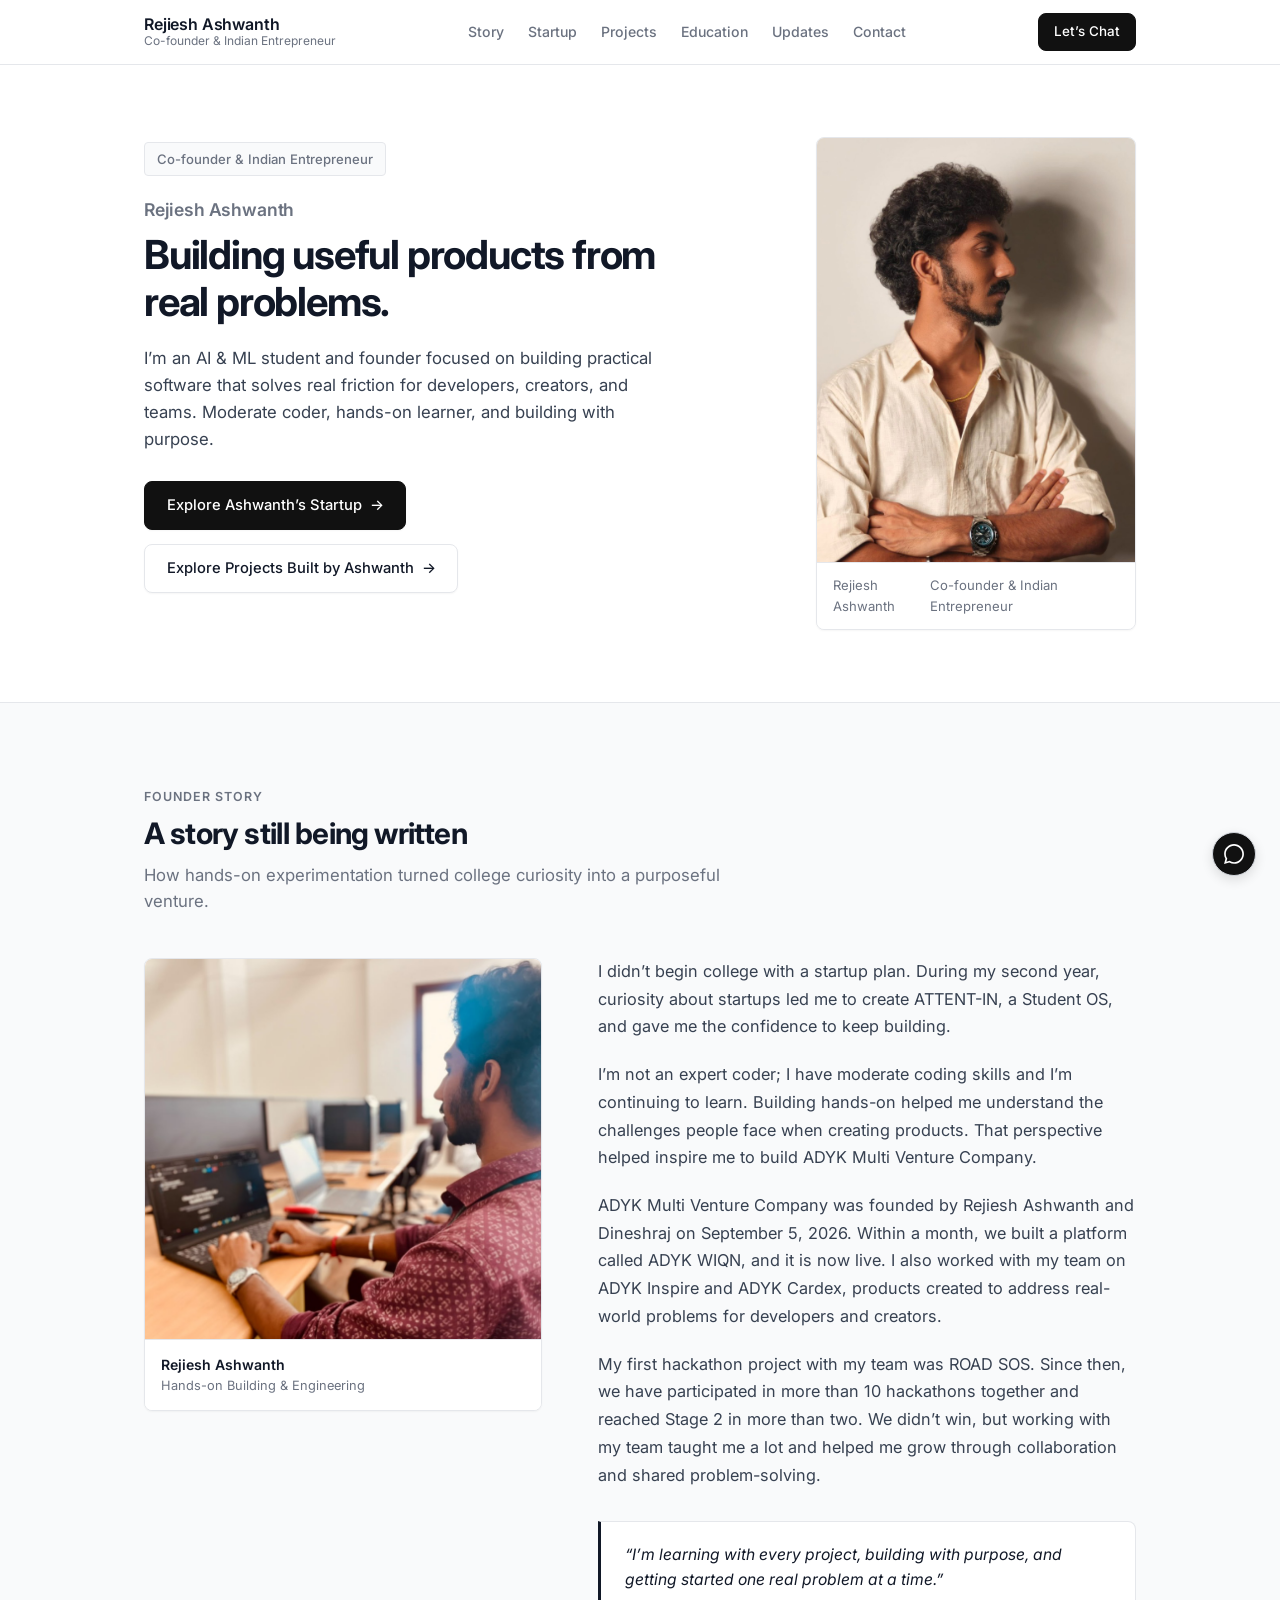
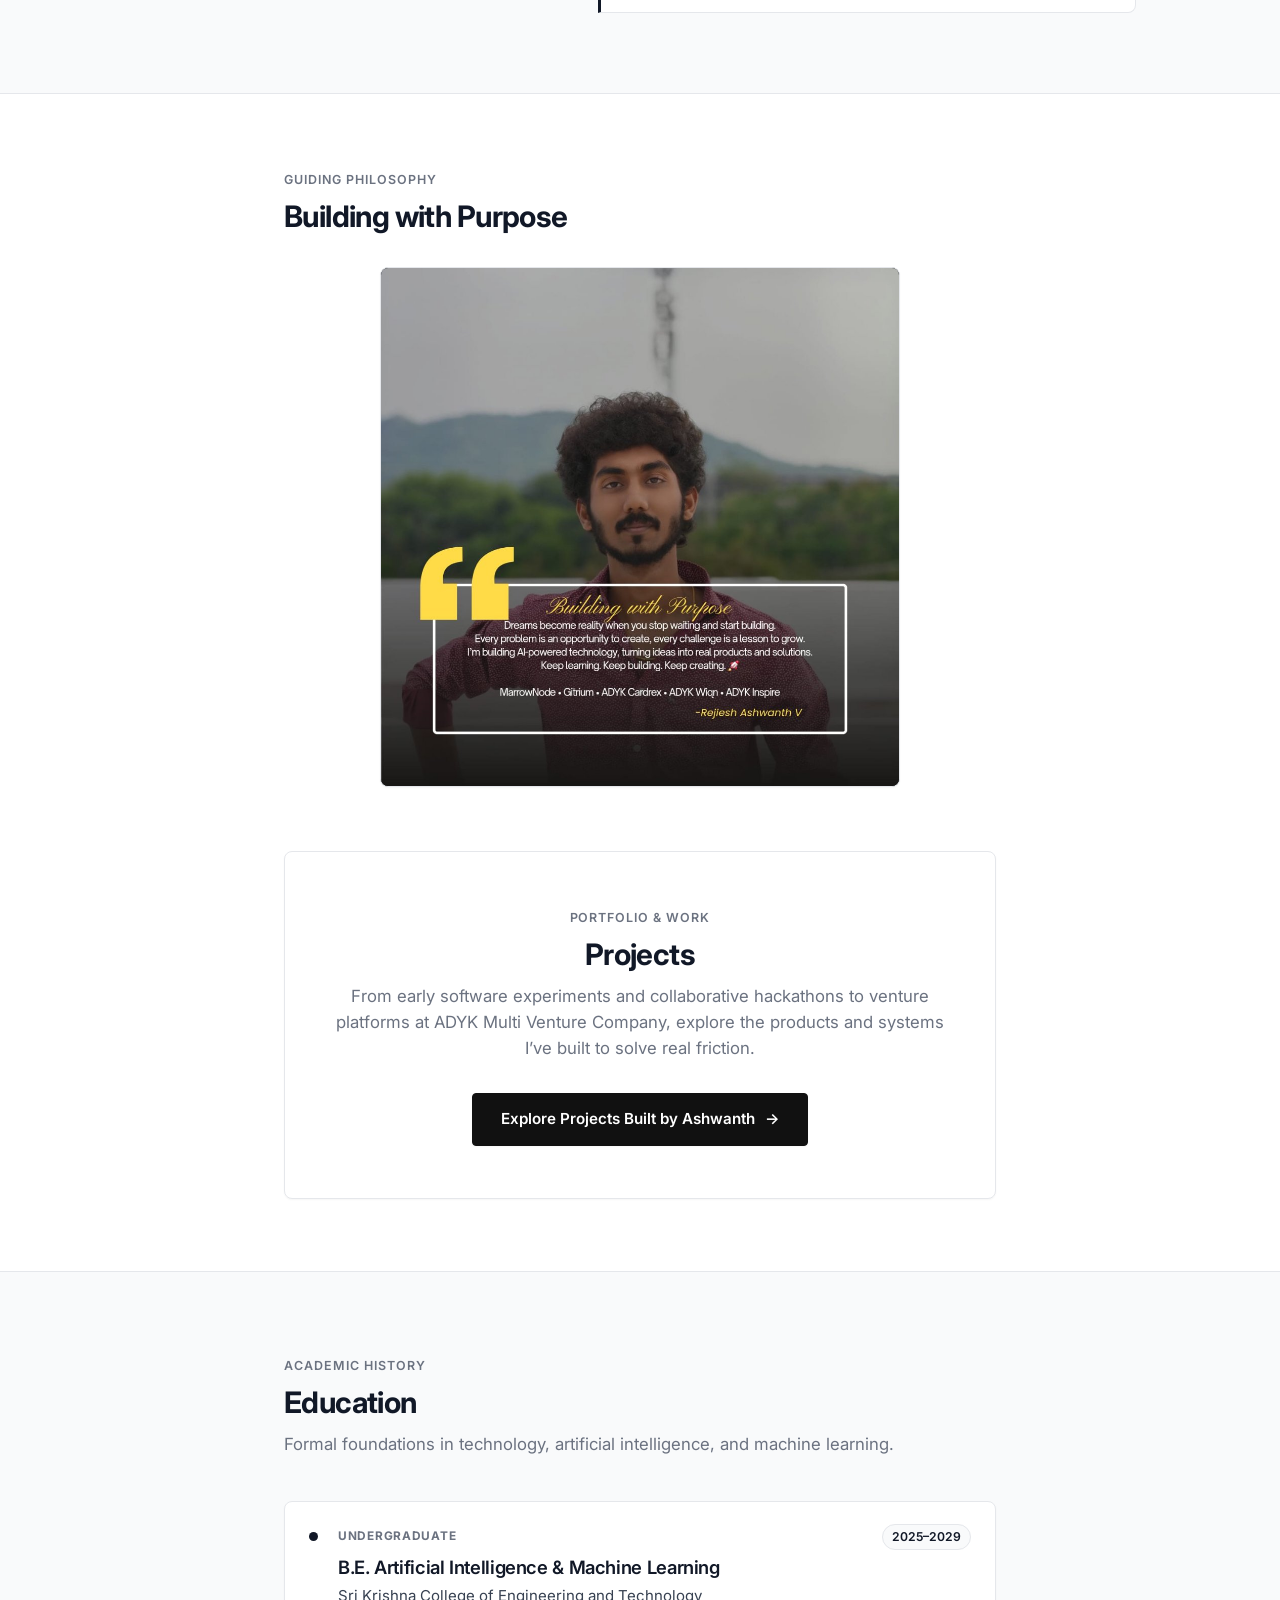
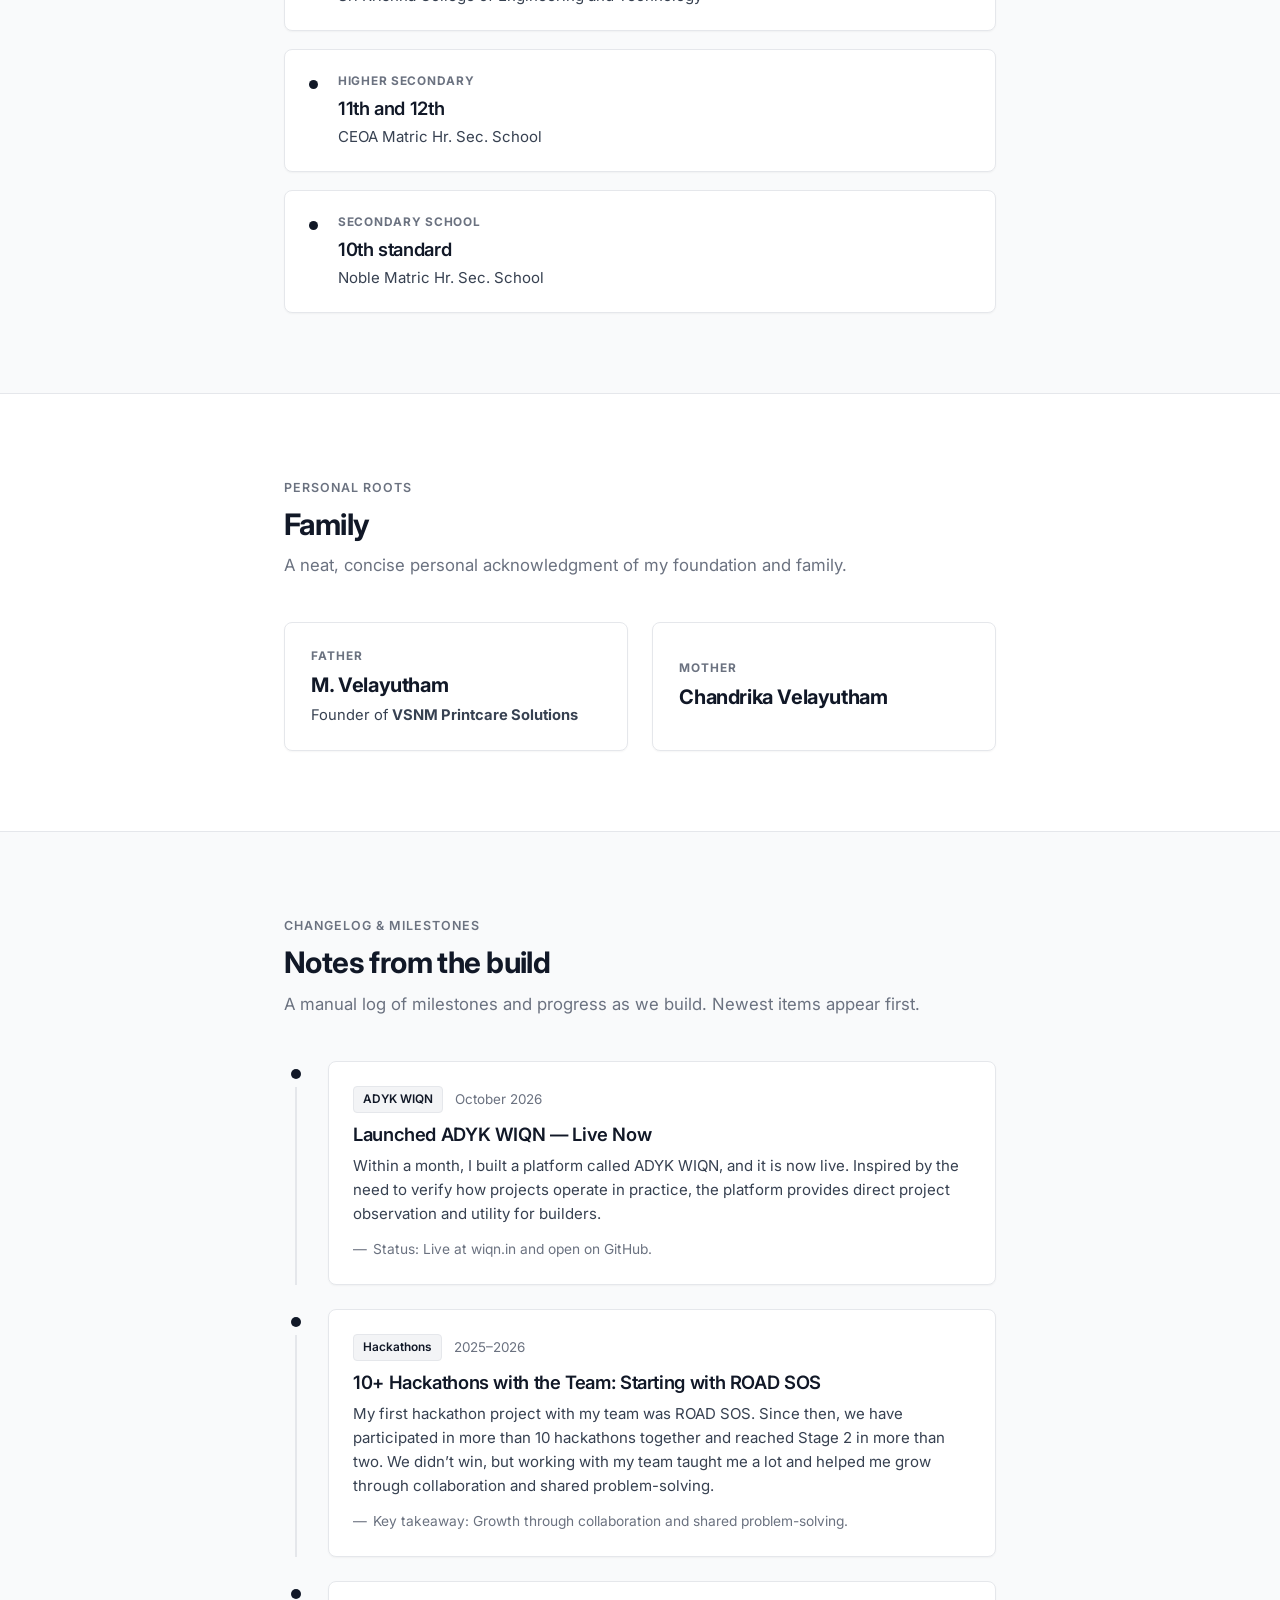
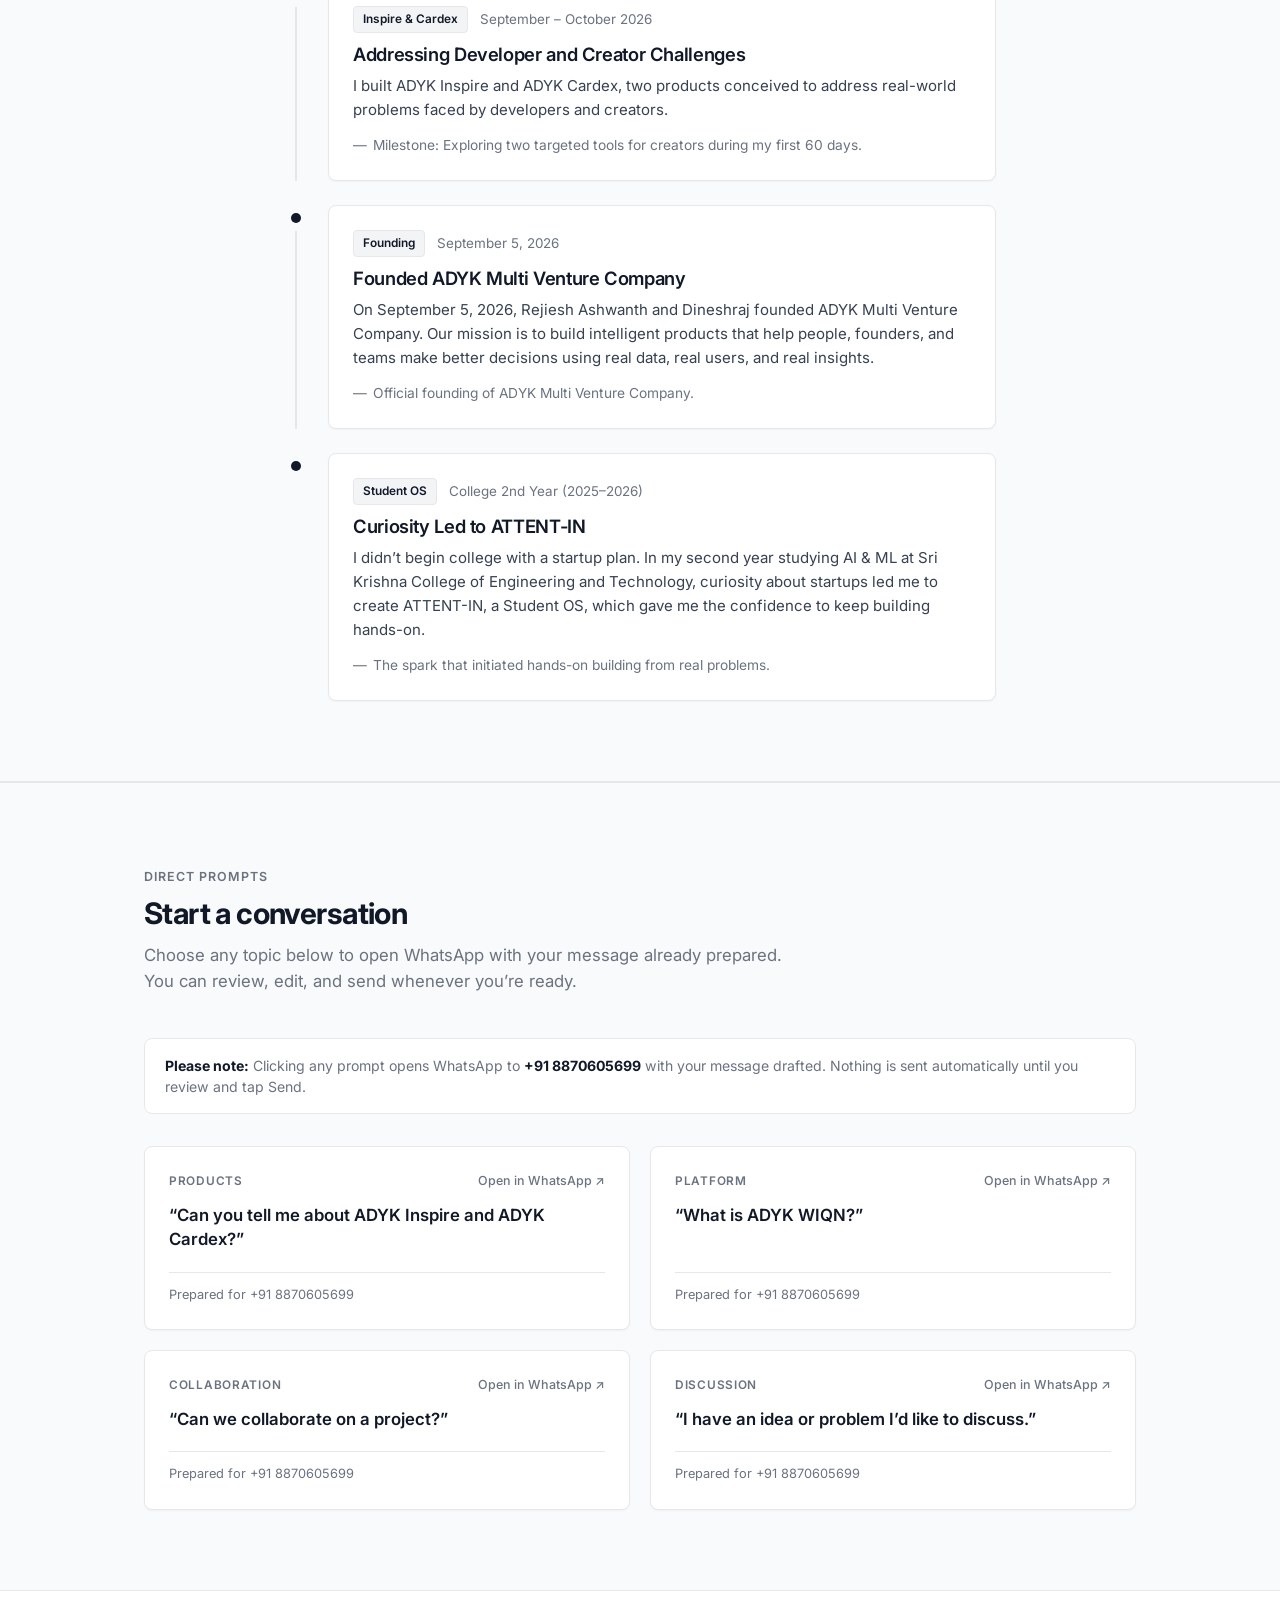
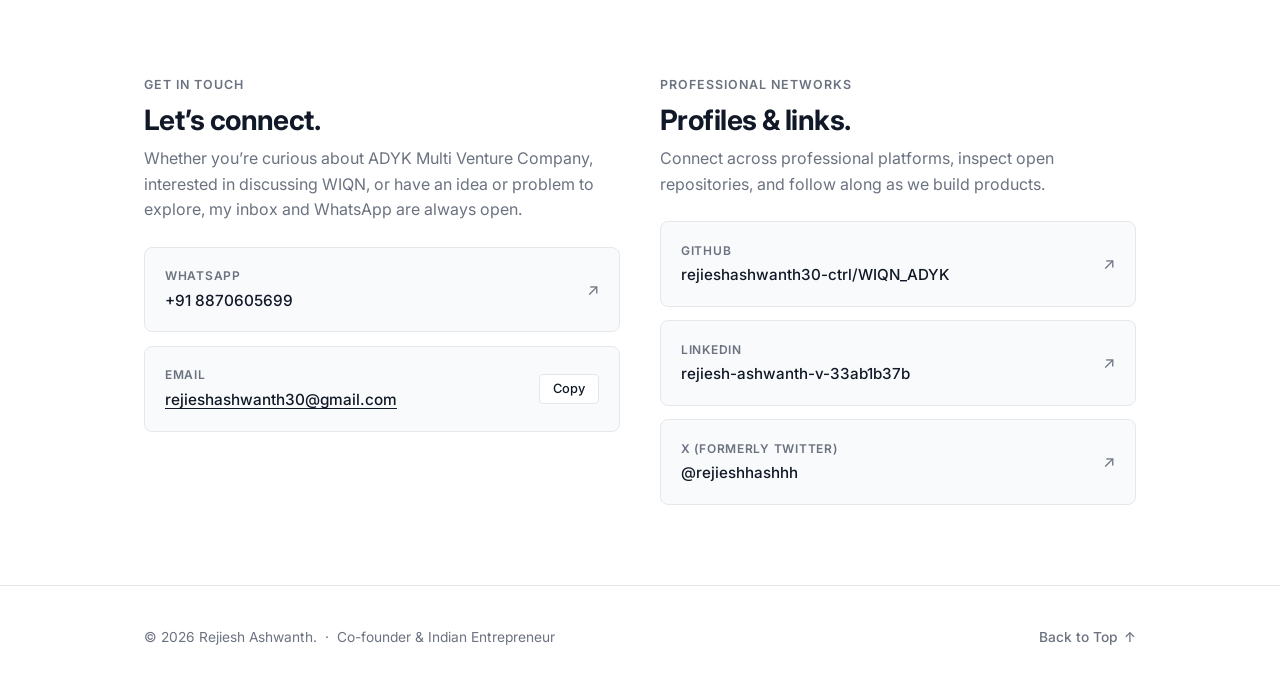
==== commit 288b68cd: "Add standalone Building with Purpose quote section to homepage" ====
--- a/index.html
+++ b/index.html
@@ -204,6 +204,44 @@
     </section>
 
     <!-- ====================================================================
+         SECTION 2B: BUILDING WITH PURPOSE (STANDALONE QUOTE SECTION)
+         Connects Founder Story to Projects Built
+         ==================================================================== -->
+    <section id="building-with-purpose" class="section section-white purpose-section" aria-label="Building with Purpose">
+      <div class="container container-narrow">
+        
+        <div class="section-header text-center purpose-header reveal-on-scroll">
+          <span class="section-kicker">Guiding Philosophy</span>
+          <h2 class="section-title">Building with Purpose</h2>
+        </div>
+
+        <div class="purpose-card-wrapper reveal-on-scroll">
+          <figure class="purpose-figure">
+            <div class="purpose-image-frame">
+              <img src="assets/building-with-purpose.jpg" 
+                   alt="Rejiesh Ashwanth V portrait with quote: Building with Purpose. Dreams become reality when you stop waiting and start building. Every problem is an opportunity to create, every challenge is a lesson to grow. I’m building AI-powered technology, turning ideas into real products and solutions. Keep learning. Keep building. Keep creating. — Rejiesh Ashwanth V" 
+                   class="purpose-image" 
+                   width="1024" 
+                   height="1024" 
+                   loading="lazy">
+            </div>
+            <figcaption class="sr-only">
+              <h3>Building with Purpose</h3>
+              <blockquote>
+                <p>Dreams become reality when you stop waiting and start building. Every problem is an opportunity to create, every challenge is a lesson to grow. I’m building AI-powered technology, turning ideas into real products and solutions. Keep learning. Keep building. Keep creating.</p>
+                <footer>
+                  <cite>— Rejiesh Ashwanth V</cite>
+                  <p>Projects: MarrowNode, Gitrium, ADYK Cardex, ADYK Wiqn, ADYK Inspire</p>
+                </footer>
+              </blockquote>
+            </figcaption>
+          </figure>
+        </div>
+
+      </div>
+    </section>
+
+    <!-- ====================================================================
          SECTION 3: PROJECTS (INTRODUCTION & CLEAR EXPLORE BUTTON)
          Replaces full product grid with introduction and dedicated route
          ==================================================================== -->
--- a/css/style.css
+++ b/css/style.css
@@ -119,6 +119,19 @@
   font-weight: 600;
   line-height: 1.25;
   letter-spacing: -0.02em;
+}
+
+/* Screen reader accessible text utility */
+.sr-only {
+  position: absolute;
+  width: 1px;
+  height: 1px;
+  padding: 0;
+  margin: -1px;
+  overflow: hidden;
+  clip: rect(0, 0, 0, 0);
+  white-space: nowrap;
+  border: 0;
 }
 
 /* --------------------------------------------------------------------------
@@ -604,6 +617,65 @@
   font-size: 0.98rem;
   font-style: italic;
   color: var(--text-heading);
+}
+
+/* --------------------------------------------------------------------------
+   7B. BUILDING WITH PURPOSE SECTION (STANDALONE QUOTE SECTION)
+   -------------------------------------------------------------------------- */
+.purpose-section {
+  padding-top: 4.5rem;
+  padding-bottom: 2rem;
+  background-color: var(--bg-page);
+}
+
+.purpose-container {
+  display: flex;
+  flex-direction: column;
+  align-items: center;
+}
+
+.purpose-header {
+  margin-bottom: 2rem;
+}
+
+.purpose-card-wrapper {
+  width: 100%;
+  display: flex;
+  justify-content: center;
+}
+
+.purpose-figure {
+  margin: 0;
+  width: 100%;
+  max-width: 520px;
+}
+
+.purpose-image-frame {
+  width: 100%;
+  border-radius: var(--radius-md);
+  border: 1px solid var(--border-light);
+  background-color: #0f1419;
+  overflow: hidden;
+  box-shadow: var(--shadow-sm);
+  transition: border-color var(--transition-fast), box-shadow var(--transition-fast);
+}
+
+.purpose-image-frame:hover {
+  border-color: var(--border-medium);
+  box-shadow: var(--shadow-md);
+}
+
+.purpose-image {
+  width: 100%;
+  height: auto;
+  aspect-ratio: 1 / 1;
+  display: block;
+  object-fit: contain;
+}
+
+#projects.section-white {
+  padding-top: 2rem;
+  padding-bottom: 4.5rem;
 }
 
 /* --------------------------------------------------------------------------
@@ -2593,6 +2665,24 @@
     padding-bottom: 2.75rem;
   }
 
+  .purpose-section {
+    padding-top: 2.75rem;
+    padding-bottom: 1.25rem;
+  }
+
+  .purpose-header {
+    margin-bottom: 1.5rem;
+  }
+
+  .purpose-figure {
+    max-width: 440px;
+  }
+
+  #projects.section-white {
+    padding-top: 1.25rem;
+    padding-bottom: 2.75rem;
+  }
+
   .container {
     padding-left: 1.15rem;
     padding-right: 1.15rem;
@@ -3229,6 +3319,24 @@
   .section {
     padding-top: 2.25rem;
     padding-bottom: 2.25rem;
+  }
+
+  .purpose-section {
+    padding-top: 2rem;
+    padding-bottom: 1rem;
+  }
+
+  .purpose-header {
+    margin-bottom: 1.25rem;
+  }
+
+  .purpose-figure {
+    max-width: 100%;
+  }
+
+  #projects.section-white {
+    padding-top: 1rem;
+    padding-bottom: 2rem;
   }
 
   .section-header {
@@ -3624,6 +3732,16 @@
     padding-bottom: 1.85rem;
   }
 
+  .purpose-section {
+    padding-top: 1.75rem;
+    padding-bottom: 0.85rem;
+  }
+
+  #projects.section-white {
+    padding-top: 0.85rem;
+    padding-bottom: 1.75rem;
+  }
+
   .section-title {
     font-size: 1.18rem;
   }
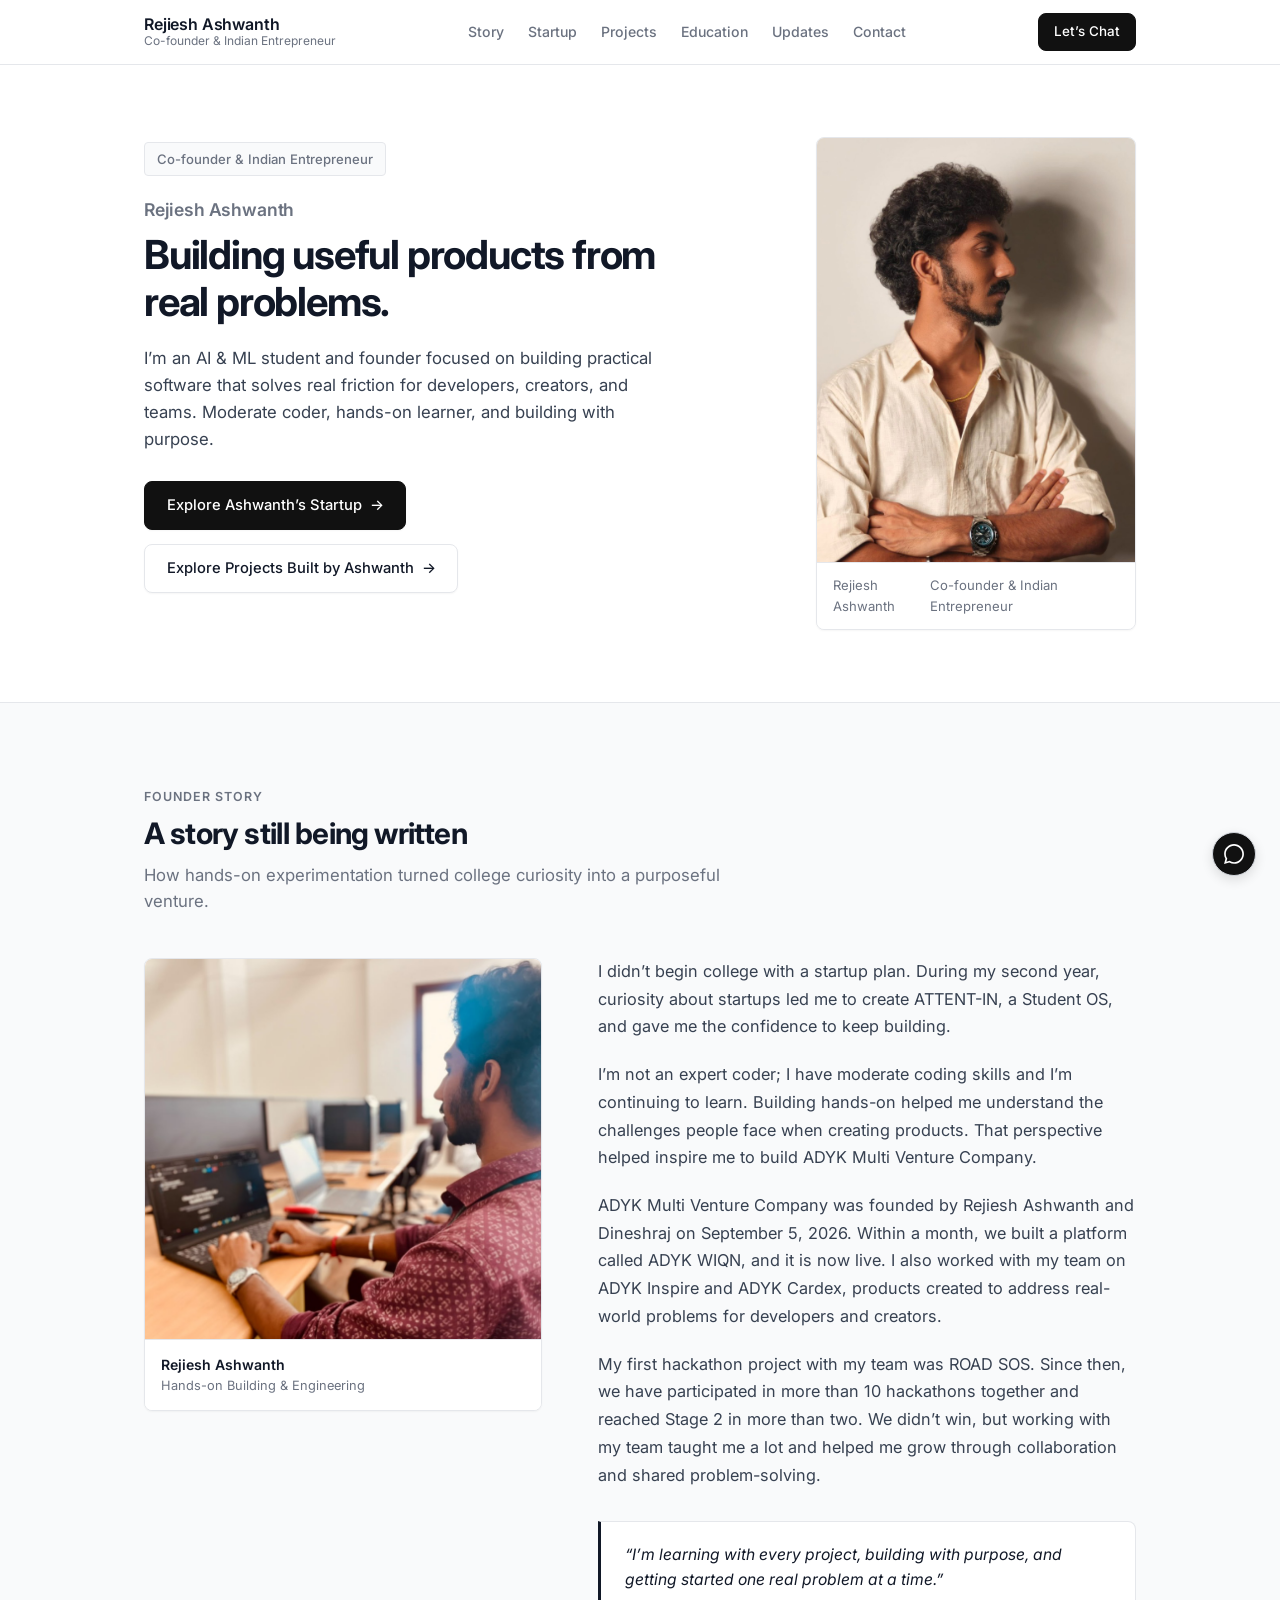
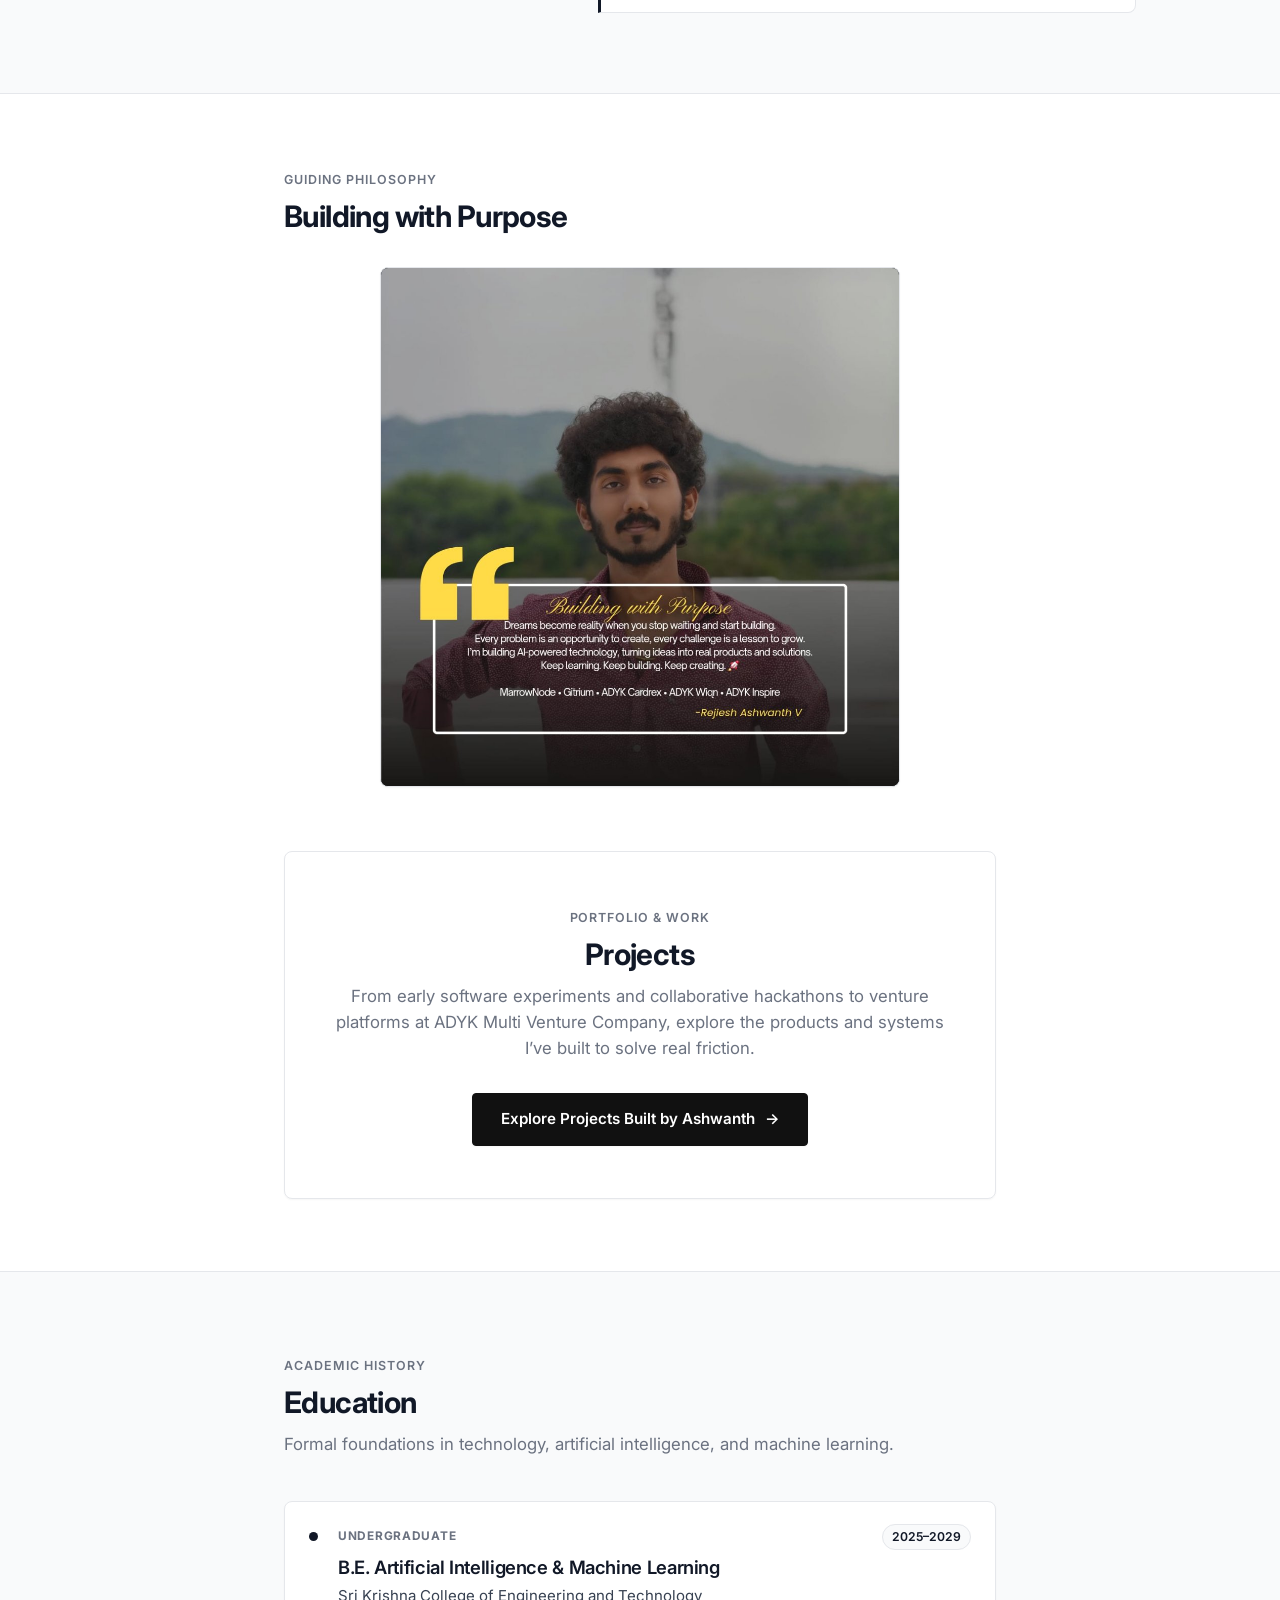
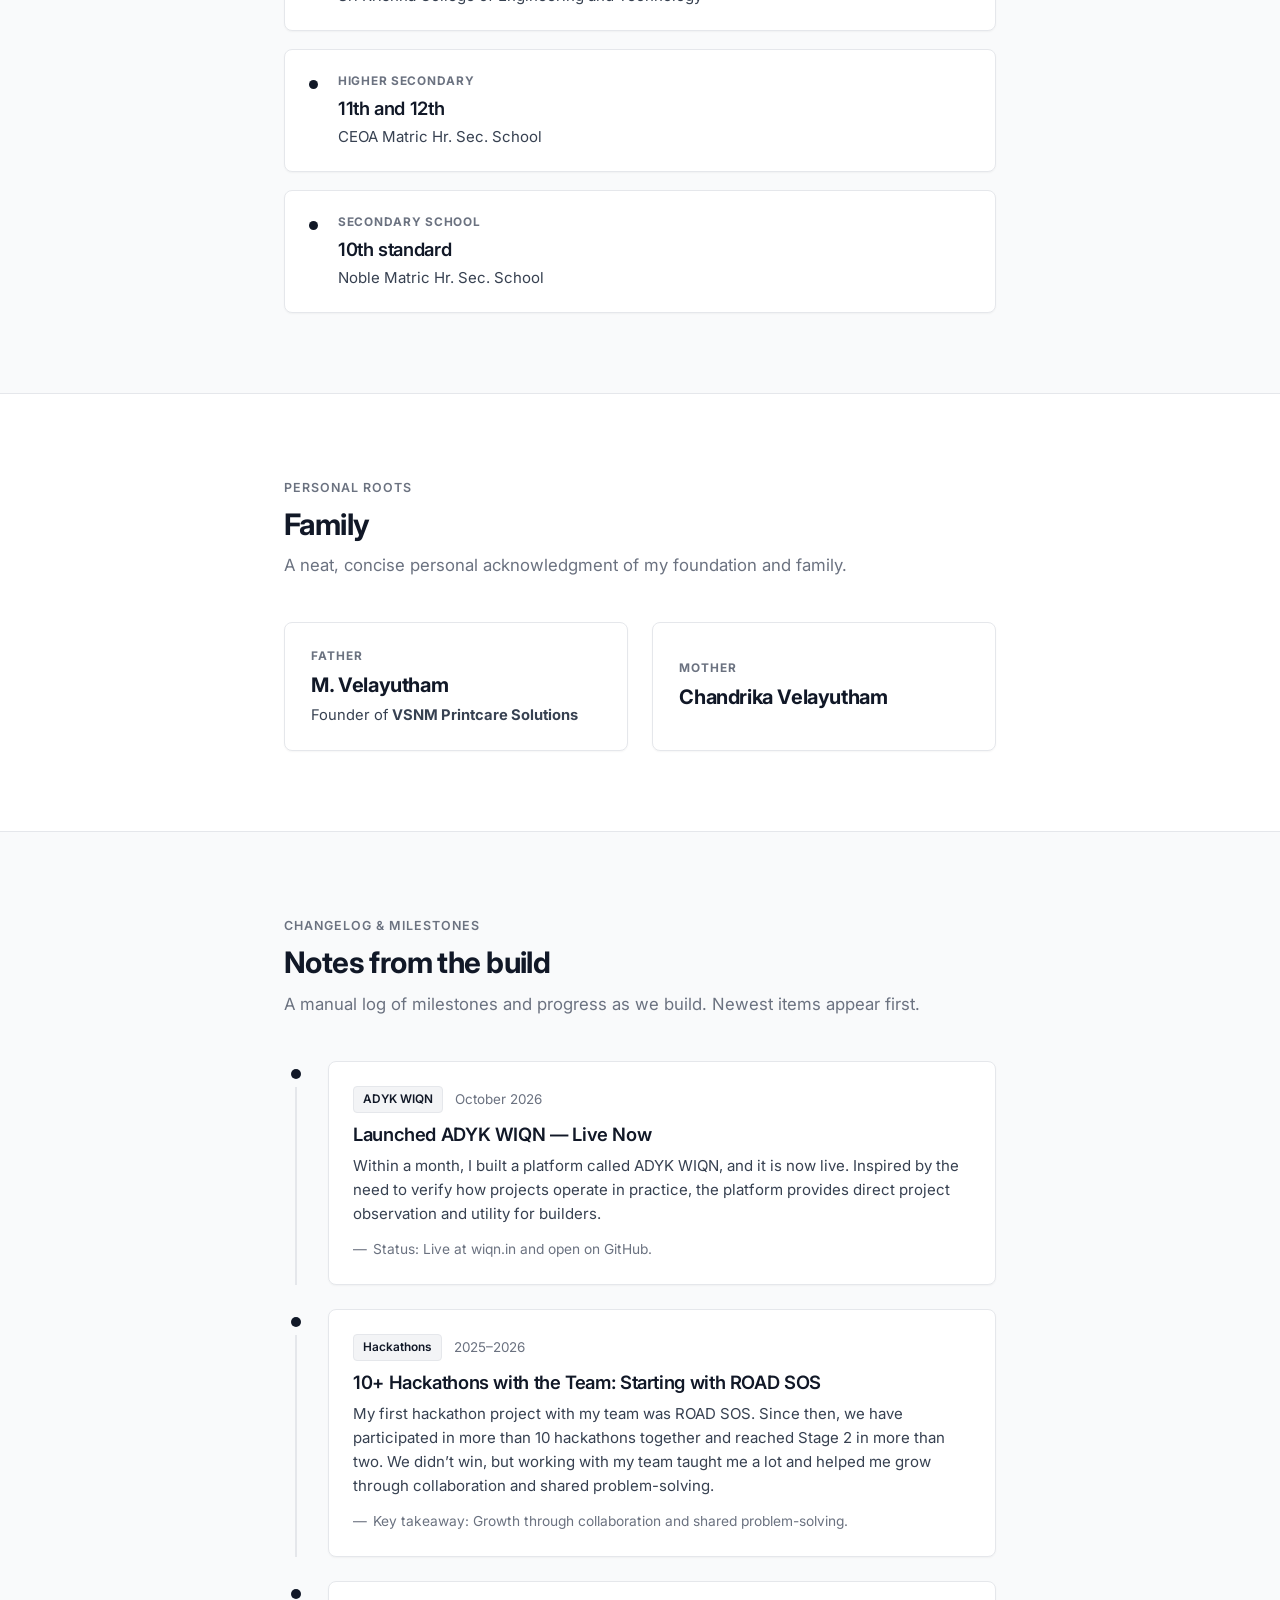
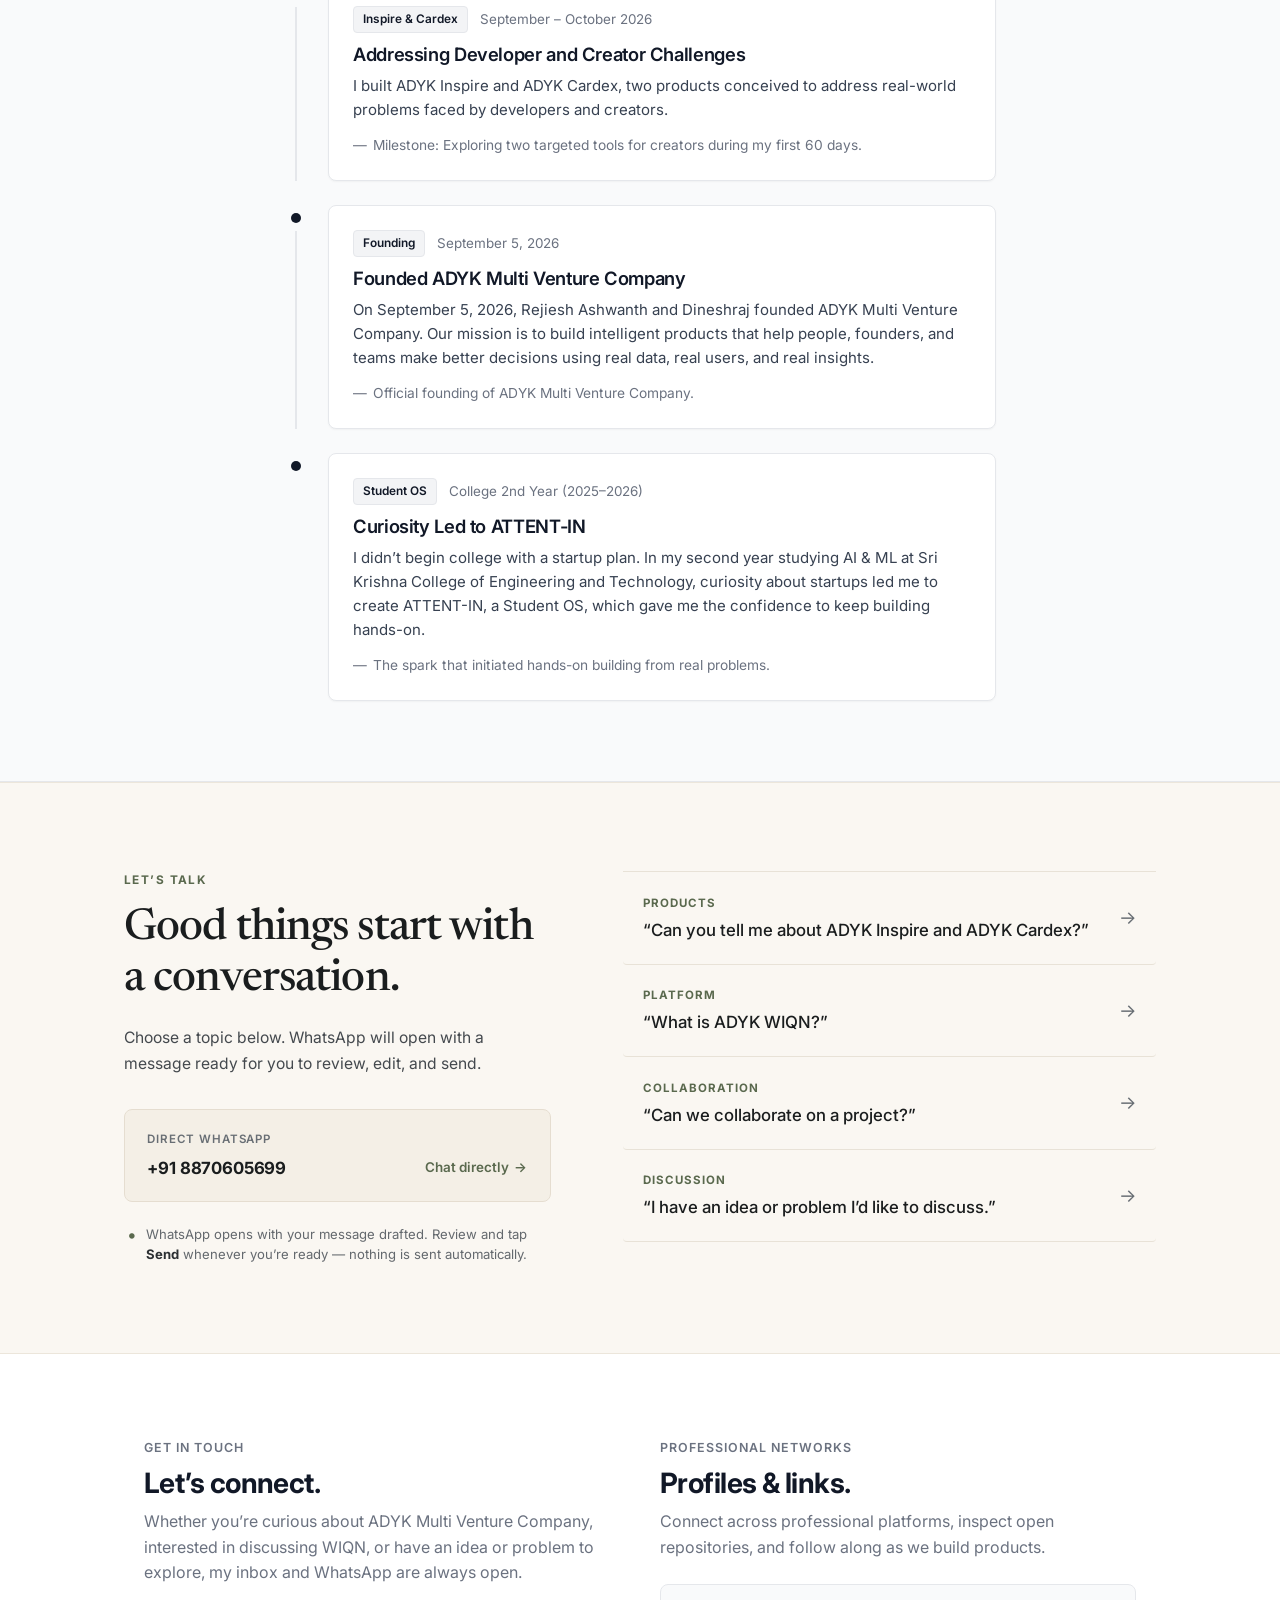
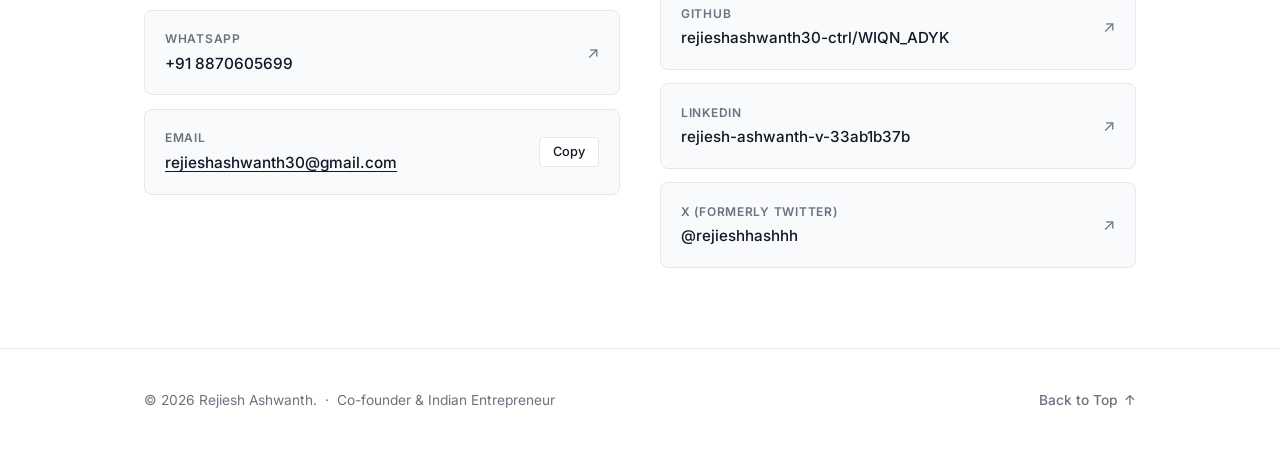
==== commit 6dcdb195: "Redesign Start a Conversation with refined editorial two-column layout" ====
--- a/index.html
+++ b/index.html
@@ -20,10 +20,10 @@
   <!-- Favicon -->
   <link rel="icon" type="image/svg+xml" href="assets/favicon.svg">
 
-  <!-- Google Font: Inter -->
+  <!-- Google Fonts: Inter, Newsreader & Lora -->
   <link rel="preconnect" href="https://fonts.googleapis.com">
   <link rel="preconnect" href="https://fonts.gstatic.com" crossorigin>
-  <link href="https://fonts.googleapis.com/css2?family=Inter:wght@400;500;600;700&display=swap" rel="stylesheet">
+  <link href="https://fonts.googleapis.com/css2?family=Inter:wght@400;500;600;700&family=Newsreader:ital,opsz,wght@0,6..72,400..600;1,6..72,400&family=Lora:ital,wght@0,500;0,600;1,400&display=swap" rel="stylesheet">
 
   <!-- Main Restrained Monochrome Stylesheet -->
   <link rel="stylesheet" href="css/style.css">
@@ -496,104 +496,108 @@
     </section>
 
     <!-- ====================================================================
-         SECTION 8: WHATSAPP CONVERSATION CARDS
-         Four clickable cards with pre-filled wa.me links
-         ==================================================================== -->
-    <section id="whatsapp-chat" class="section section-subtle" aria-label="WhatsApp Prompts">
-      <div class="container">
-
-        <div class="section-header">
-          <span class="section-kicker">Direct Prompts</span>
-          <h2 class="section-title">Start a conversation</h2>
-          <p class="section-subtitle">
-            Choose any topic below to open WhatsApp with your message already prepared. You can review, edit, and send whenever you’re ready.
-          </p>
-        </div>
-
-        <!-- Clarification Banner: Pre-filled, not auto-sent -->
-        <div class="whatsapp-notice-box reveal-on-scroll">
-          <div>
-            <strong>Please note:</strong> Clicking any prompt opens WhatsApp to <strong>+91 8870605699</strong> with your message drafted. Nothing is sent automatically until you review and tap Send.
-          </div>
-        </div>
-
-        <!-- 4 Clickable Question Cards -->
-        <div class="whatsapp-cards-grid">
-
-          <!-- Card 1: Inspire & Cardex -->
-          <a href="https://wa.me/918870605699?text=Can%20you%20tell%20me%20about%20ADYK%20Inspire%20and%20ADYK%20Cardex%3F" 
-             target="_blank" 
-             rel="noopener noreferrer" 
-             class="whatsapp-card reveal-on-scroll" 
-             aria-label="Open WhatsApp asking: Can you tell me about ADYK Inspire and ADYK Cardex?">
-            <div>
-              <div class="wa-card-header">
-                <span class="wa-topic-label">Products</span>
-                <span class="wa-open-action">Open in WhatsApp ↗</span>
-              </div>
-              <div class="wa-card-message">“Can you tell me about ADYK Inspire and ADYK Cardex?”</div>
-            </div>
-            <div class="wa-card-recipient">
-              <span>Prepared for +91 8870605699</span>
-            </div>
-          </a>
-
-          <!-- Card 2: ADYK WIQN -->
-          <a href="https://wa.me/918870605699?text=What%20is%20ADYK%20WIQN%3F" 
-             target="_blank" 
-             rel="noopener noreferrer" 
-             class="whatsapp-card reveal-on-scroll" 
-             aria-label="Open WhatsApp asking: What is ADYK WIQN?">
-            <div>
-              <div class="wa-card-header">
-                <span class="wa-topic-label">Platform</span>
-                <span class="wa-open-action">Open in WhatsApp ↗</span>
-              </div>
-              <div class="wa-card-message">“What is ADYK WIQN?”</div>
-            </div>
-            <div class="wa-card-recipient">
-              <span>Prepared for +91 8870605699</span>
-            </div>
-          </a>
-
-          <!-- Card 3: Collaboration -->
-          <a href="https://wa.me/918870605699?text=Can%20we%20collaborate%20on%20a%20project%3F" 
-             target="_blank" 
-             rel="noopener noreferrer" 
-             class="whatsapp-card reveal-on-scroll" 
-             aria-label="Open WhatsApp asking: Can we collaborate on a project?">
-            <div>
-              <div class="wa-card-header">
-                <span class="wa-topic-label">Collaboration</span>
-                <span class="wa-open-action">Open in WhatsApp ↗</span>
-              </div>
-              <div class="wa-card-message">“Can we collaborate on a project?”</div>
-            </div>
-            <div class="wa-card-recipient">
-              <span>Prepared for +91 8870605699</span>
-            </div>
-          </a>
-
-          <!-- Card 4: Idea or Problem -->
-          <a href="https://wa.me/918870605699?text=I%20have%20an%20idea%20or%20problem%20I%E2%80%99d%20like%20to%20discuss." 
-             target="_blank" 
-             rel="noopener noreferrer" 
-             class="whatsapp-card reveal-on-scroll" 
-             aria-label="Open WhatsApp asking: I have an idea or problem I’d like to discuss.">
-            <div>
-              <div class="wa-card-header">
-                <span class="wa-topic-label">Discussion</span>
-                <span class="wa-open-action">Open in WhatsApp ↗</span>
-              </div>
-              <div class="wa-card-message">“I have an idea or problem I’d like to discuss.”</div>
-            </div>
-            <div class="wa-card-recipient">
-              <span>Prepared for +91 8870605699</span>
-            </div>
-          </a>
-
-        </div>
-
+         SECTION 8: START A CONVERSATION
+         Editorial two-column layout: warm ivory background, charcoal typography,
+         muted olive accent, direct WhatsApp option, and refined topic list with thin dividers
+         ==================================================================== -->
+    <section id="whatsapp-chat" class="talk-editorial-section" aria-label="Start a conversation">
+      <div class="container container-talk">
+        <div class="talk-editorial-grid">
+
+          <!-- Left Column: Introduction & Direct Option -->
+          <div class="talk-editorial-intro reveal-on-scroll">
+            <span class="talk-kicker">LET’S TALK</span>
+            <h2 class="talk-headline">Good things start with a conversation.</h2>
+            <p class="talk-lead">
+              Choose a topic below. WhatsApp will open with a message ready for you to review, edit, and send.
+            </p>
+
+            <!-- Direct Contact Option -->
+            <div class="talk-direct-option">
+              <span class="talk-direct-label">Direct WhatsApp</span>
+              <a href="https://wa.me/918870605699?text=Hi%20Rejiesh%2C%20I%20would%20like%20to%20connect%21" 
+                 target="_blank" 
+                 rel="noopener noreferrer" 
+                 class="talk-direct-link"
+                 aria-label="Direct message Rejiesh on WhatsApp at +91 8870605699 (opens in new tab)">
+                <span class="talk-direct-number">+91 8870605699</span>
+                <span class="talk-direct-cta">Chat directly <span class="talk-arrow" aria-hidden="true">→</span></span>
+              </a>
+            </div>
+
+            <!-- Small Elegant Note -->
+            <div class="talk-inline-note">
+              <span class="talk-note-dot" aria-hidden="true">•</span>
+              <p class="talk-note-text">
+                WhatsApp opens with your message drafted. Review and tap <strong>Send</strong> whenever you’re ready — nothing is sent automatically.
+              </p>
+            </div>
+          </div>
+
+          <!-- Right Column: Conversation Topics List -->
+          <div class="talk-editorial-topics reveal-on-scroll">
+            <div class="talk-topics-list" role="list">
+
+              <!-- Topic 1: Products -->
+              <a href="https://wa.me/918870605699?text=Can%20you%20tell%20me%20about%20ADYK%20Inspire%20and%20ADYK%20Cardex%3F" 
+                 target="_blank" 
+                 rel="noopener noreferrer" 
+                 class="talk-topic-row" 
+                 role="listitem"
+                 aria-label="Ask about Products: Can you tell me about ADYK Inspire and ADYK Cardex? (opens WhatsApp)">
+                <div class="talk-topic-content">
+                  <span class="talk-topic-tag">Products</span>
+                  <span class="talk-topic-phrase">“Can you tell me about ADYK Inspire and ADYK Cardex?”</span>
+                </div>
+                <span class="talk-topic-arrow" aria-hidden="true">→</span>
+              </a>
+
+              <!-- Topic 2: Platform -->
+              <a href="https://wa.me/918870605699?text=What%20is%20ADYK%20WIQN%3F" 
+                 target="_blank" 
+                 rel="noopener noreferrer" 
+                 class="talk-topic-row" 
+                 role="listitem"
+                 aria-label="Ask about Platform: What is ADYK WIQN? (opens WhatsApp)">
+                <div class="talk-topic-content">
+                  <span class="talk-topic-tag">Platform</span>
+                  <span class="talk-topic-phrase">“What is ADYK WIQN?”</span>
+                </div>
+                <span class="talk-topic-arrow" aria-hidden="true">→</span>
+              </a>
+
+              <!-- Topic 3: Collaboration -->
+              <a href="https://wa.me/918870605699?text=Can%20we%20collaborate%20on%20a%20project%3F" 
+                 target="_blank" 
+                 rel="noopener noreferrer" 
+                 class="talk-topic-row" 
+                 role="listitem"
+                 aria-label="Ask about Collaboration: Can we collaborate on a project? (opens WhatsApp)">
+                <div class="talk-topic-content">
+                  <span class="talk-topic-tag">Collaboration</span>
+                  <span class="talk-topic-phrase">“Can we collaborate on a project?”</span>
+                </div>
+                <span class="talk-topic-arrow" aria-hidden="true">→</span>
+              </a>
+
+              <!-- Topic 4: Discussion -->
+              <a href="https://wa.me/918870605699?text=I%20have%20an%20idea%20or%20problem%20I%E2%80%99d%20like%20to%20discuss." 
+                 target="_blank" 
+                 rel="noopener noreferrer" 
+                 class="talk-topic-row" 
+                 role="listitem"
+                 aria-label="Ask about Discussion: I have an idea or problem I’d like to discuss. (opens WhatsApp)">
+                <div class="talk-topic-content">
+                  <span class="talk-topic-tag">Discussion</span>
+                  <span class="talk-topic-phrase">“I have an idea or problem I’d like to discuss.”</span>
+                </div>
+                <span class="talk-topic-arrow" aria-hidden="true">→</span>
+              </a>
+
+            </div>
+          </div>
+
+        </div>
       </div>
     </section>
 
--- a/css/style.css
+++ b/css/style.css
@@ -2163,8 +2163,220 @@
 }
 
 /* --------------------------------------------------------------------------
-   13. WHATSAPP CONVERSATION PROMPTS
+   13. START A CONVERSATION — EDITORIAL DESIGN
+   Distinct, warm ivory aesthetic with charcoal typography & muted olive accent
    -------------------------------------------------------------------------- */
+.talk-editorial-section {
+  background-color: #FAF7F2;
+  border-top: 1px solid #ECE6DB;
+  border-bottom: 1px solid #ECE6DB;
+  padding: 5.5rem 0;
+  position: relative;
+}
+
+.container-talk {
+  max-width: 1080px;
+  margin: 0 auto;
+  padding: 0 1.5rem;
+}
+
+.talk-editorial-grid {
+  display: grid;
+  grid-template-columns: 1fr 1.25fr;
+  gap: 4.5rem;
+  align-items: start;
+}
+
+/* Left Column: Intro & Direct Option */
+.talk-editorial-intro {
+  display: flex;
+  flex-direction: column;
+}
+
+.talk-kicker {
+  font-family: 'Inter', -apple-system, BlinkMacSystemFont, sans-serif;
+  font-size: 0.74rem;
+  font-weight: 700;
+  text-transform: uppercase;
+  letter-spacing: 0.12em;
+  color: #5A694E;
+  margin-bottom: 0.85rem;
+  display: inline-block;
+}
+
+.talk-headline {
+  font-family: 'Newsreader', 'Lora', Georgia, 'Times New Roman', serif;
+  font-size: clamp(2.1rem, 3.6vw, 2.75rem);
+  font-weight: 500;
+  color: #1A1D1E;
+  line-height: 1.18;
+  letter-spacing: -0.02em;
+  margin-bottom: 1.1rem;
+}
+
+.talk-lead {
+  font-size: 0.98rem;
+  color: #44494E;
+  line-height: 1.65;
+  margin-bottom: 2rem;
+  max-width: 440px;
+}
+
+/* Direct Contact Card */
+.talk-direct-option {
+  background-color: #F4EFE6;
+  border: 1px solid #E5DDD0;
+  border-radius: var(--radius-md);
+  padding: 1.25rem 1.4rem;
+  margin-bottom: 1.35rem;
+  transition: border-color var(--transition-fast), background-color var(--transition-fast);
+}
+
+.talk-direct-option:hover {
+  background-color: #EDE6DA;
+  border-color: #CFC5B4;
+}
+
+.talk-direct-label {
+  display: block;
+  font-size: 0.72rem;
+  font-weight: 600;
+  text-transform: uppercase;
+  letter-spacing: 0.08em;
+  color: #686E74;
+  margin-bottom: 0.4rem;
+}
+
+.talk-direct-link {
+  display: flex;
+  align-items: center;
+  justify-content: space-between;
+  text-decoration: none;
+  color: #1A1D1E;
+}
+
+.talk-direct-link:focus-visible {
+  outline: 2px solid #5A694E;
+  outline-offset: 2px;
+}
+
+.talk-direct-number {
+  font-size: 1.05rem;
+  font-weight: 700;
+  letter-spacing: -0.01em;
+  color: #1A1D1E;
+}
+
+.talk-direct-cta {
+  font-size: 0.84rem;
+  font-weight: 600;
+  color: #5A694E;
+  display: inline-flex;
+  align-items: center;
+  gap: 0.35rem;
+  transition: color var(--transition-fast), transform var(--transition-fast);
+}
+
+.talk-direct-option:hover .talk-direct-cta {
+  color: #47543E;
+  transform: translateX(2px);
+}
+
+/* Small Elegant Inline Note */
+.talk-inline-note {
+  display: flex;
+  align-items: flex-start;
+  gap: 0.55rem;
+  font-size: 0.82rem;
+  color: #63686D;
+  line-height: 1.55;
+  padding: 0 0.2rem;
+}
+
+.talk-note-dot {
+  color: #5A694E;
+  font-size: 1.1rem;
+  line-height: 1.2;
+}
+
+.talk-note-text {
+  margin: 0;
+}
+
+.talk-note-text strong {
+  color: #2C3033;
+}
+
+/* Right Column: Topics List */
+.talk-editorial-topics {
+  width: 100%;
+}
+
+.talk-topics-list {
+  display: flex;
+  flex-direction: column;
+  border-top: 1px solid #E8E2D7;
+}
+
+.talk-topic-row {
+  display: flex;
+  align-items: center;
+  justify-content: space-between;
+  gap: 1.5rem;
+  padding: 1.35rem 1.25rem;
+  border-bottom: 1px solid #E8E2D7;
+  text-decoration: none;
+  border-radius: var(--radius-sm);
+  transition: background-color var(--transition-fast), padding-left var(--transition-fast), border-color var(--transition-fast);
+  cursor: pointer;
+  min-height: 56px;
+}
+
+.talk-topic-row:hover {
+  background-color: #F2ECE0;
+  padding-left: 1.6rem;
+}
+
+.talk-topic-row:focus-visible {
+  outline: 2px solid #5A694E;
+  outline-offset: 2px;
+  background-color: #F2ECE0;
+}
+
+.talk-topic-content {
+  display: flex;
+  flex-direction: column;
+  gap: 0.35rem;
+}
+
+.talk-topic-tag {
+  font-size: 0.72rem;
+  font-weight: 700;
+  text-transform: uppercase;
+  letter-spacing: 0.09em;
+  color: #5A694E;
+}
+
+.talk-topic-phrase {
+  font-size: 1.05rem;
+  font-weight: 500;
+  color: #1A1D1E;
+  line-height: 1.45;
+}
+
+.talk-topic-arrow {
+  font-size: 1.15rem;
+  color: #686E74;
+  flex-shrink: 0;
+  transition: transform var(--transition-fast), color var(--transition-fast);
+}
+
+.talk-topic-row:hover .talk-topic-arrow {
+  color: #5A694E;
+  transform: translateX(4px);
+}
+
+/* Fallback / Backward Compatibility Classes */
 .whatsapp-notice-box {
   display: flex;
   align-items: flex-start;
@@ -3201,6 +3413,45 @@
     line-height: 1.38;
   }
 
+  /* Editorial Conversation Section */
+  .talk-editorial-section {
+    padding: 3.5rem 0;
+  }
+
+  .talk-editorial-grid {
+    grid-template-columns: 1fr;
+    gap: 2.5rem;
+  }
+
+  .talk-headline {
+    font-size: clamp(1.85rem, 5.2vw, 2.3rem);
+    margin-bottom: 0.85rem;
+  }
+
+  .talk-lead {
+    max-width: 100%;
+    margin-bottom: 1.5rem;
+    font-size: 0.95rem;
+  }
+
+  .talk-direct-option {
+    padding: 1.15rem 1.25rem;
+    margin-bottom: 1.25rem;
+  }
+
+  .talk-topic-row {
+    padding: 1.15rem 1rem;
+    min-height: 54px;
+  }
+
+  .talk-topic-row:hover {
+    padding-left: 1.25rem;
+  }
+
+  .talk-topic-phrase {
+    font-size: 0.98rem;
+  }
+
   /* WhatsApp Conversation Cards */
   .whatsapp-notice-box {
     padding: 0.75rem 0.95rem;
@@ -3679,6 +3930,65 @@
   .social-link-card {
     padding: 0.85rem 0.95rem;
   }
+
+  /* Editorial Conversation Section (Mobile <= 480px) */
+  .talk-editorial-section {
+    padding: 2.75rem 0;
+  }
+
+  .container-talk {
+    padding-left: 1rem;
+    padding-right: 1rem;
+  }
+
+  .talk-editorial-grid {
+    gap: 2rem;
+  }
+
+  .talk-headline {
+    font-size: 1.7rem;
+    line-height: 1.22;
+  }
+
+  .talk-lead {
+    font-size: 0.9rem;
+    line-height: 1.58;
+    margin-bottom: 1.35rem;
+  }
+
+  .talk-direct-option {
+    padding: 1rem 1.1rem;
+  }
+
+  .talk-direct-number {
+    font-size: 0.98rem;
+  }
+
+  .talk-direct-cta {
+    font-size: 0.8rem;
+  }
+
+  .talk-topic-row {
+    padding: 1.05rem 0.85rem;
+    min-height: 52px;
+  }
+
+  .talk-topic-tag {
+    font-size: 0.68rem;
+  }
+
+  .talk-topic-phrase {
+    font-size: 0.92rem;
+    line-height: 1.4;
+  }
+
+  .talk-topic-arrow {
+    font-size: 1rem;
+  }
+
+  .talk-inline-note {
+    font-size: 0.78rem;
+  }
 }
 
 /* Small Phones (<= 360px, e.g. 320px, 360px) */
